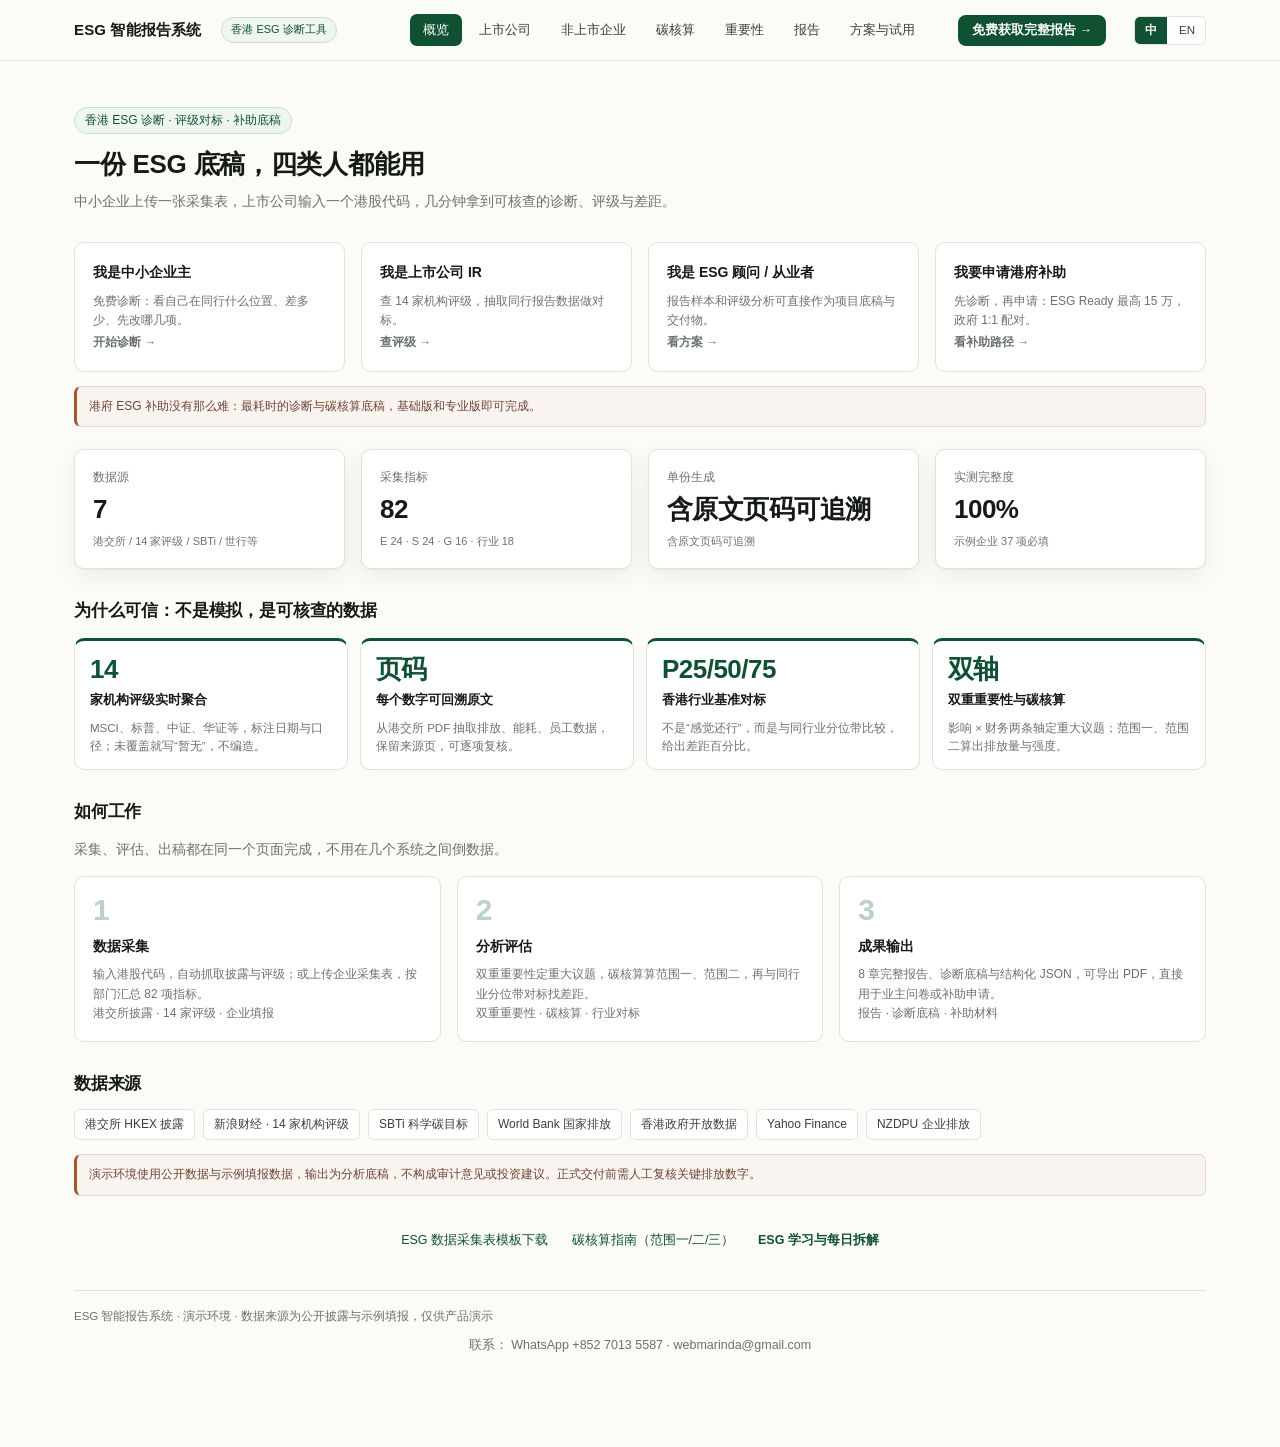
==== web/index.html @ a47c9ed4 "feat(v2): 上线学习中心与上市公司 ESG 报告拆解单页，补齐 Render 服务与每日内容持久化 - V2 新增 esg-learn Render 服务（Python free，健康检查 /" ====
<!-- Generated by Trae Work -->
<!DOCTYPE html>
<html lang="zh-CN">
<head>
<meta charset="UTF-8">
<meta name="viewport" content="width=device-width, initial-scale=1">
<title>ESG 智能报告系统｜上市公司 ESG 数据聚合 · 非上市企业采集表与碳核算</title>
<meta name="description" content="面向港股上市公司与香港中小企业的 ESG 工具：自动聚合 14 家机构评级、粘贴报告即抽出排放与员工数据；非上市企业用一张采集表完成填报、行业对标与范围一/二/三碳核算，并可导出已填好的采集表。免费试用。">
<meta name="robots" content="index,follow">
<meta name="author" content="ESG 智能报告系统">
<link rel="canonical" href="https://esg-v1-0uyh.onrender.com/">
<meta property="og:type" content="website">
<meta property="og:site_name" content="ESG 智能报告系统">
<meta property="og:locale" content="zh_CN">
<meta property="og:url" content="https://esg-v1-0uyh.onrender.com/">
<meta property="og:title" content="ESG 智能报告系统｜40 秒拿全上市公司 ESG 数据">
<meta property="og:description" content="上市公司：自动聚合 14 家机构评级，粘贴报告即抽出排放与员工数据。非上市企业：一张采集表汇总多部门，自动对标行业基准、排出改进顺序，并完成碳核算。">
<meta property="og:image" content="https://esg-v1-0uyh.onrender.com/ui/og-cover.png">
<meta property="og:image:width" content="1200">
<meta property="og:image:height" content="630">
<meta name="twitter:card" content="summary_large_image">
<meta name="twitter:title" content="ESG 智能报告系统｜40 秒拿全上市公司 ESG 数据">
<meta name="twitter:description" content="上市公司自动聚合 14 家机构评级；非上市企业一张采集表完成填报、行业对标与碳核算。">
<meta name="twitter:image" content="https://esg-v1-0uyh.onrender.com/ui/og-cover.png">
<script type="application/ld+json">
{
  "@context": "https://schema.org",
  "@graph": [
    {
      "@type": "WebApplication",
      "name": "ESG 智能报告系统",
      "url": "https://esg-v1-0uyh.onrender.com/",
      "applicationCategory": "BusinessApplication",
      "operatingSystem": "Web",
      "inLanguage": "zh-CN",
      "description": "面向港股上市公司与香港中小企业的 ESG 工具：聚合机构评级与报告数据，支持非上市企业采集表填报、行业对标与范围一/二/三碳核算。",
      "featureList": [
        "上市公司 ESG 数据聚合与 14 家机构评级对比",
        "非上市企业 ESG 数据采集表模板与填报诊断",
        "范围一/二/三温室气体排放核算与不确定性区间",
        "上传采集表自动读取能耗并回填排放结果"
      ]
    },
    {
      "@type": "FAQPage",
      "mainEntity": [
        {
          "@type": "Question",
          "name": "非上市企业 ESG 数据采集表怎么填？",
          "acceptedAnswer": {
            "@type": "Answer",
            "text": "下载标准采集表模板，按 E-环境、S-社会、G-治理三页填写；也可在碳核算页直接上传已填的采集表，系统会读取 E02 外购电力、E03 天然气、E04 汽柴油等能耗数据自动计算排放，并导出一份已填好范围一/二/三的采集表。"
          }
        },
        {
          "@type": "Question",
          "name": "范围一、范围二、范围三排放怎么算？",
          "acceptedAnswer": {
            "@type": "Answer",
            "text": "范围一按天然气、柴油等燃料用量乘以公开排放因子；范围二按外购电量乘以电网排放因子（中电、港灯或内地电网）；范围三按采购额、运输吨公里等行业参考因子估算，误差约 ±25%，正式披露建议向供应商索取实际因子。"
          }
        },
        {
          "@type": "Question",
          "name": "没有 ESG 报告经验能用吗？",
          "acceptedAnswer": {
            "@type": "Answer",
            "text": "可以。系统提供双重重要性评估、必填项完整度诊断、与同行业分位带的差距分析和改进路线图，按提示逐步补齐数据即可形成报告底稿。"
          }
        }
      ]
    }
  ]
}
</script>
<link rel="icon" href="data:image/svg+xml,%3Csvg xmlns='http://www.w3.org/2000/svg' viewBox='0 0 32 32'%3E%3Crect width='32' height='32' rx='7' fill='%230F5132'/%3E%3Cpath d='M9 22V10h10M9 16h7' stroke='%23fff' stroke-width='2.4' fill='none' stroke-linecap='round'/%3E%3C/svg%3E">
<style>
  :root{
    --green:#0F5132; --green-2:#1F6B4C; --green-soft:#EFF5F1;
    --paper:#FBFBF7; --card:#FFFFFF; --ink:#161A17; --ink-2:#3A403B;
    --muted:#6B726C; --line:#E2E3D8;
    --warn:#A8542A; --warn-bg:#FAF4F0;
    --ok:#1F6B4C; --bad:#A33B32; --mid:#8A6A1F;
    --shadow:0 1px 2px rgba(22,26,23,.04),0 8px 24px rgba(22,26,23,.06);
  }
  *{box-sizing:border-box;margin:0;padding:0}
  body{
    font-family:"Microsoft YaHei","PingFang SC",-apple-system,sans-serif;
    background:var(--paper); color:var(--ink); font-size:14px; line-height:1.6;
    -webkit-font-smoothing:antialiased;
  }
  a{color:var(--green);text-decoration:none}
  header{
    position:sticky;top:0;z-index:20;background:rgba(251,251,247,.92);
    backdrop-filter:blur(8px);border-bottom:1px solid var(--line);
  }
  .bar{max-width:1180px;margin:0 auto;padding:14px 24px;display:flex;align-items:center;gap:20px;flex-wrap:wrap}
  .brand{display:flex;align-items:center;gap:10px;font-weight:700;font-size:15px;letter-spacing:.01em}
  .logo{width:26px;height:26px;border-radius:6px;background:var(--green);position:relative}
  .logo::after{content:"";position:absolute;inset:7px;border:2px solid #fff;border-radius:2px;border-right-color:transparent;border-bottom-color:transparent;transform:rotate(45deg)}
  nav{display:flex;gap:4px;margin-left:auto;flex-wrap:wrap}
  .tab{
    border:0;background:transparent;color:var(--ink-2);padding:7px 13px;border-radius:7px;
    font-size:13px;cursor:pointer;font-family:inherit;
  }
  .tab:hover{background:var(--green-soft);color:var(--green)}
  .tab.on{background:var(--green);color:#fff}
  .pill{font-size:11px;padding:3px 9px;border-radius:99px;background:var(--green-soft);color:var(--green);border:1px solid #C9DCD2}
  main{max-width:1180px;margin:0 auto;padding:28px 24px 64px}
  .view{display:none}
  .view.on{display:block;animation:fade .25s ease}
  @keyframes fade{from{opacity:0;transform:translateY(4px)}to{opacity:1;transform:none}}

  h1{font-size:26px;line-height:1.3;letter-spacing:-.01em;margin-bottom:8px}
  h2{font-size:17px;margin:28px 0 12px;letter-spacing:-.01em}
  h3{font-size:14px;margin-bottom:8px}
  .lead{color:var(--muted);font-size:14px;max-width:720px}
  .hero{padding:18px 0 8px}
  .hero .tag{display:inline-block;font-size:12px;color:var(--green);background:var(--green-soft);border:1px solid #C9DCD2;border-radius:99px;padding:3px 10px;margin-bottom:14px}

  .grid{display:grid;gap:16px}
  .g4{grid-template-columns:repeat(4,1fr)}
  .g3{grid-template-columns:repeat(3,1fr)}
  .g2{grid-template-columns:1.15fr .85fr}
  @media(max-width:900px){.g4,.g3,.g2{grid-template-columns:1fr 1fr}}
  @media(max-width:620px){.g4,.g3,.g2{grid-template-columns:1fr}}

  .card{background:var(--card);border:1px solid var(--line);border-radius:10px;padding:18px;box-shadow:var(--shadow)}
  .card.flat{box-shadow:none}
  .stat .k{font-size:12px;color:var(--muted)}
  .stat .v{font-size:26px;font-weight:700;letter-spacing:-.02em;margin-top:2px}
  .stat .s{font-size:11px;color:var(--muted);margin-top:2px}

  label{display:block;font-size:12px;color:var(--muted);margin-bottom:5px}
  input[type=text],input[type=number],select{
    width:100%;padding:9px 11px;border:1px solid var(--line);border-radius:7px;
    font-family:inherit;font-size:13px;background:#fff;color:var(--ink);
  }
  input:focus,select:focus{outline:2px solid #BBD3C5;border-color:var(--green-2)}
  .row{display:flex;gap:12px;flex-wrap:wrap}
  .row>div{flex:1;min-width:130px}
  .btn{
    display:inline-flex;align-items:center;justify-content:center;gap:6px;
    background:var(--green);color:#fff;border:0;border-radius:7px;padding:10px 18px;
    font-family:inherit;font-size:13px;font-weight:600;cursor:pointer;
  }
  .btn:hover{background:var(--green-2)}
  .btn:disabled{opacity:.55;cursor:not-allowed}
  .btn.ghost{background:#fff;color:var(--green);border:1px solid #C9DCD2}
  .btn.ghost:hover{background:var(--green-soft)}
  .btn.sm{padding:6px 12px;font-size:12px}

  .drop{
    border:1.5px dashed #BFCEC4;border-radius:10px;background:#fff;
    padding:26px;text-align:center;cursor:pointer;transition:.15s;
  }
  .drop:hover,.drop.over{border-color:var(--green);background:var(--green-soft)}
  .drop b{display:block;font-size:14px;margin-bottom:4px}
  .drop span{font-size:12px;color:var(--muted)}

  table{width:100%;border-collapse:collapse;font-size:12.5px}
  th,td{text-align:left;padding:8px 9px;border-bottom:1px solid var(--line);vertical-align:top}
  th{font-size:11.5px;color:var(--muted);font-weight:600;background:#F7F7F1}
  tr:hover td{background:#FCFCF8}
  .num{text-align:right;font-variant-numeric:tabular-nums}
  .badge{display:inline-block;font-size:11px;padding:2px 8px;border-radius:99px;border:1px solid}
  .badge.lag{color:var(--bad);background:#FBEFED;border-color:#EBCFC9}
  .badge.mid{color:var(--mid);background:#FBF6E8;border-color:#E9DDBB}
  .badge.lead{color:var(--ok);background:#EFF5F1;border-color:#C9DCD2}
  .table-scroll{overflow-x:auto}
  #l-table{min-width:900px}
  .rating-guide{min-width:340px;font-size:11.5px}
  .rating-guide summary{color:var(--green);cursor:pointer;font-weight:600;list-style-position:inside}
  .rating-guide-body{margin-top:7px;padding:8px 10px;background:#F7F9F4;border-radius:6px;color:var(--ink-2);line-height:1.65}
  .rating-guide-body p{margin-bottom:6px}
  .rating-guide-body p:last-child{margin-bottom:0}
  .rp{padding:8px 10px;margin-bottom:8px;background:#fff;border-left:2px solid var(--green);border-radius:0 4px 4px 0}
  .rp-lead{font-size:12.5px;line-height:1.7;color:var(--ink);margin-bottom:4px}
  .rp-pos{font-size:11px;color:var(--muted);line-height:1.6}
  .rp-note{font-size:11px;color:var(--muted);line-height:1.65;background:#FBF6E8;padding:6px 8px;border-radius:4px}
  .rating-tech{margin:7px 0;font-size:11px}
  .rating-tech summary{color:var(--muted);cursor:pointer;font-weight:600;list-style-position:inside}
  .rating-tech[open] summary{margin-bottom:5px}
  .ex-head{font-weight:700;font-size:13px;margin-bottom:10px}
  .ex-step{display:flex;gap:10px;margin-bottom:7px}
  .ex-label{flex:0 0 78px;color:var(--green);font-weight:600;font-size:11.5px}
  .ex-text{flex:1;font-size:11.5px;line-height:1.75;color:var(--ink-2)}
  .ex-foot{margin-top:9px;padding-top:8px;border-top:1px solid var(--line);font-size:11px;color:var(--muted);line-height:1.65}
  .rating-links{display:flex;gap:12px;flex-wrap:wrap;margin-top:6px}
  .rating-note{margin-top:9px;font-size:11.5px;line-height:1.7;color:var(--muted)}

  .notice{
    display:flex;gap:10px;align-items:flex-start;background:var(--warn-bg);
    border:1px solid #EAD8CC;border-left:3px solid var(--warn);
    border-radius:7px;padding:10px 12px;font-size:12px;color:#6B4432;margin:14px 0;
  }
  .spinner{width:15px;height:15px;border:2px solid rgba(255,255,255,.4);border-top-color:#fff;border-radius:50%;animation:spin .7s linear infinite}
  @keyframes spin{to{transform:rotate(360deg)}}
  .hide{display:none!important}

  .sources{display:flex;flex-wrap:wrap;gap:8px}
  .src{font-size:12px;padding:5px 10px;border:1px solid var(--line);border-radius:6px;background:#fff;color:var(--ink-2)}

  .steps{display:grid;grid-template-columns:repeat(3,1fr);gap:14px}
  @media(max-width:700px){.steps{grid-template-columns:1fr}}
  .step{border:1px solid var(--line);border-radius:9px;padding:14px;background:#fff}
  .step i{font-style:normal;font-size:11px;color:var(--green);font-weight:700;letter-spacing:.08em}

  .md{font-size:13px;line-height:1.8;max-height:520px;overflow:auto;padding-right:6px}
  .md h1{font-size:19px;margin:4px 0 12px}
  .md h2{font-size:15px;margin:20px 0 8px;padding-left:8px;border-left:3px solid var(--green)}
  .md h3{font-size:13px;margin:14px 0 6px}
  .md table{font-size:12px;margin:8px 0 12px}
  .md blockquote{margin:8px 0;padding:8px 12px;background:#F7F7F1;border-left:3px solid var(--line);color:var(--ink-2);font-size:12px}
  .md ul,.md ol{margin:6px 0 10px 20px}
  .md li{margin-bottom:3px}
  .md p{margin-bottom:8px}
  .muted{color:var(--muted);font-size:12px}

  .price{position:relative;display:flex;flex-direction:column;gap:12px}
  .price.hot{border-color:#BBD3C5;box-shadow:0 0 0 1px #C9DCD2,var(--shadow)}
  .price .name{font-size:13px;font-weight:700;color:var(--green)}
  .price .amt{font-size:28px;font-weight:700;letter-spacing:-.02em}
  .price .amt small{font-size:12px;font-weight:400;color:var(--muted)}
  .price ul{list-style:none;font-size:12.5px;color:var(--ink-2);display:grid;gap:6px}
  .price li::before{content:"·";color:var(--green);font-weight:700;margin-right:6px}
  .hot-tag{position:absolute;top:-10px;right:14px;background:var(--green);color:#fff;font-size:10.5px;padding:2px 9px;border-radius:99px}

  .toast{
    position:fixed;left:50%;bottom:26px;transform:translateX(-50%) translateY(20px);
    background:#1B241E;color:#fff;padding:10px 16px;border-radius:8px;font-size:13px;
    opacity:0;pointer-events:none;transition:.25s;z-index:50;max-width:80vw;
  }
  .toast.on{opacity:1;transform:translateX(-50%)}
  .toast.err{background:#7C2D26}

  /* ---------- 报告文档排版 ---------- */
  .report-doc{background:#fff;border:1px solid var(--line);border-radius:12px;overflow:hidden;box-shadow:var(--shadow)}
  .rd-cover{position:relative;padding:40px 44px 32px;background:linear-gradient(135deg,#0F5132,#1F6B4C);color:#fff;overflow:hidden}
  .rd-cover::after{content:"";position:absolute;right:-70px;top:-70px;width:300px;height:300px;border-radius:50%;background:rgba(255,255,255,.08)}
  .rd-eyebrow{font-size:11.5px;letter-spacing:.18em;text-transform:uppercase;opacity:.8}
  .rd-cover h1{font-size:28px;margin:10px 0 8px;letter-spacing:-.02em;color:#fff}
  .rd-meta{font-size:13px;opacity:.88;line-height:1.7}
  .rd-tags{display:flex;gap:8px;margin-top:14px;flex-wrap:wrap;position:relative;z-index:1}
  .rd-tag{font-size:11.5px;padding:3px 10px;border-radius:99px;background:rgba(255,255,255,.16);border:1px solid rgba(255,255,255,.3)}
  .rd-overview{padding:22px 44px;background:#F7F9F4;border-bottom:1px solid var(--line);font-size:12.5px;color:var(--ink-2)}
  .rd-chapter{padding:32px 44px;border-top:1px solid var(--line)}
  .rd-ch-head{display:flex;gap:14px;align-items:baseline;margin-bottom:16px}
  .rd-ch-no{font-size:11.5px;font-weight:700;color:var(--green);letter-spacing:.14em}
  .rd-chapter .md h2,.rd-chapter h2{font-size:19px;margin:0;padding:0;border:0}
  .rd-locked{padding:26px 44px 30px;border-top:1px dashed var(--line);background:#FAFAF5}
  .rd-locked-item{display:flex;align-items:center;gap:10px;padding:9px 0;font-size:13.5px;color:var(--muted);border-bottom:1px solid #EEEFE7}
  .rd-lock{width:26px;height:26px;border-radius:50%;background:#EAEDE3;display:flex;align-items:center;justify-content:center;font-size:12px;flex:none}
  @media(max-width:720px){
    .rd-cover,.rd-overview,.rd-chapter,.rd-locked{padding-left:20px;padding-right:20px}
    .rd-cover h1{font-size:22px}
  }

  .mat-table{min-width:1220px}
  .mat-table td{padding:6px 7px;vertical-align:middle}
  .mat-table input[type=number]{width:55px;padding:5px 4px;text-align:center}
  .mat-table input[type=text]{min-width:170px;padding:6px 8px}
  .mat-table select{min-width:116px;padding:6px 7px}
  .mat-topic{min-width:180px;font-weight:600}
  .mat-metrics{display:block;font-size:10.5px;color:var(--muted);font-weight:400;margin-top:2px}
  .mat-sug{background:#FFF8E7;border-color:#E0C97A}
  .mat-sug-badge{display:inline-block;font-size:10px;color:#8A6D1A;background:#FFF1CC;border:1px solid #E8D488;border-radius:3px;padding:0 5px;margin-left:6px;vertical-align:middle;font-weight:600}
  .mat-evidence{list-style:none;font-size:10.5px;color:#6B726C;margin:3px 0 0;padding:0;line-height:1.55}
  .mat-evidence li{margin:0}
  .mat-result-grid{display:grid;grid-template-columns:1.35fr .65fr;gap:16px;margin-top:16px;align-items:start}
  .mat-chart{width:100%;height:auto;display:block}
  .mat-priority{padding:10px 0;border-bottom:1px solid var(--line)}
  .mat-priority:last-child{border-bottom:0}
  @media(max-width:850px){.mat-result-grid{grid-template-columns:1fr}}
  footer{border-top:1px solid var(--line);margin-top:36px;padding-top:16px;color:var(--muted);font-size:11.5px}
  .edge{display:grid;grid-template-columns:repeat(4,1fr);gap:12px;margin:14px 0 6px}
  .edge-item{background:#fff;border:1px solid var(--line);border-top:3px solid var(--green);border-radius:10px;padding:14px 15px}
  .edge-n{font-size:26px;font-weight:800;color:var(--green);letter-spacing:-.02em;line-height:1.1}
  .edge-t{font-size:13px;font-weight:700;margin-top:6px}
  .edge-s{font-size:11.5px;color:var(--muted);line-height:1.6;margin-top:5px}
  @media(max-width:900px){.edge{grid-template-columns:1fr 1fr}}
  @media(max-width:560px){.edge{grid-template-columns:1fr}}
  .edge{align-items:stretch}
  .edge-item{display:flex;flex-direction:column}
  .edge-s{margin-top:auto;padding-top:8px}
  #v-home .grid.g3 .card{display:flex;flex-direction:column}
  #v-home .grid.g3 .card > :last-child{margin-top:auto}
  .flash{position:fixed;left:50%;bottom:26px;transform:translateX(-50%);background:var(--green);color:#fff;
    padding:10px 16px;border-radius:8px;font-size:12.5px;z-index:9999;box-shadow:0 6px 20px rgba(0,0,0,.18)}
</style>
</head>
<body>

<noscript>
  <div style="max-width:820px;margin:40px auto;padding:0 24px;font-family:system-ui,sans-serif;line-height:1.8">
    <h1>ESG 智能报告系统</h1>
    <p>面向港股上市公司与香港中小企业的 ESG 工具。上市公司可自动聚合 14 家机构评级、粘贴报告抽出排放与员工数据；非上市企业可用一张 ESG 数据采集表完成填报、行业对标与范围一/二/三碳核算。</p>
    <h2>主要功能</h2>
    <ul>
      <li>上市公司 ESG 数据聚合与评级对比</li>
      <li>非上市企业数据采集表模板、填报诊断与行业分位对标</li>
      <li>范围一/二/三温室气体排放核算，附排放因子来源与不确定性区间</li>
      <li>上传已填采集表自动读取能耗，导出已填好排放结果的采集表</li>
    </ul>
    <p>本工具需要启用 JavaScript 才能使用完整交互功能。</p>
  </div>
</noscript>

<header>
  <div class="bar">
    <div class="brand" data-i18n="brand.title"><div class="logo"></div>ESG 智能报告系统</div>
    <span class="pill" data-i18n="brand.pill">香港 ESG 诊断工具</span>
    <nav>
      <button class="tab on" data-v="home" data-i18n="nav.home">概览</button>
      <button class="tab" data-v="listed" data-i18n="nav.listed">上市公司</button>
      <button class="tab" data-v="private" data-i18n="nav.private">非上市企业</button>
      <button class="tab" data-v="carbon" data-i18n="nav.carbon">碳核算</button>
      <button class="tab" data-v="materiality" data-i18n="nav.materiality">重要性</button>
      <button class="tab" data-v="report" data-i18n="nav.report">报告</button>
      <button class="tab" data-v="pricing" data-i18n="nav.pricing">方案与试用</button>
    </nav>
    <button class="btn" style="margin-left:10px;background:var(--green);color:#fff;border-radius:8px;padding:7px 14px;font-size:12.5px" onclick="openLead('home')" data-i18n-attr="onclick-hint" data-i18n="cta.get_report">免费获取完整报告 →</button>
    <div style="margin-left:8px;display:flex;gap:2px;border:1px solid var(--line);border-radius:6px;overflow:hidden">
      <button onclick="setLang('zh')" id="btn-zh" style="padding:6px 10px;font-size:11.5px;border:0;background:var(--green);color:#fff;cursor:pointer;font-weight:600">中</button>
      <button onclick="setLang('en')" id="btn-en" style="padding:6px 10px;font-size:11.5px;border:0;background:#fff;color:var(--ink-2);cursor:pointer">EN</button>
    </div>
  </div>
</header>

<main>

  <!-- 概览 -->
  <section class="view on" id="v-home">
    <div class="hero">
      <span class="tag" data-i18n="home.tag">香港 ESG 诊断 · 评级对标 · 补助底稿</span>
      <h1 data-i18n="home.title">一份 ESG 底稿，四类人都能用</h1>
      <p class="lead" data-i18n="home.lead">
        中小企业上传一张采集表，上市公司输入一个港股代码，几分钟拿到可核查的诊断、评级与差距。
      </p>
    </div>

    <div class="grid g4" style="margin-top:22px">
      <div class="card flat" style="cursor:pointer" onclick="go('private')">
        <h3 style="margin-top:0" data-i18n="home.aud.sme">我是中小企业主</h3>
        <p class="muted" data-i18n="home.aud.sme.d">免费诊断：看自己在同行什么位置、差多少、先改哪几项。</p>
        <span class="muted" style="font-weight:600" data-i18n="home.aud.go.sme">开始诊断 →</span>
      </div>
      <div class="card flat" style="cursor:pointer" onclick="go('listed')">
        <h3 style="margin-top:0" data-i18n="home.aud.ir">我是上市公司 IR</h3>
        <p class="muted" data-i18n="home.aud.ir.d">查 14 家机构评级，抽取同行报告数据做对标。</p>
        <span class="muted" style="font-weight:600" data-i18n="home.aud.go.ir">查评级 →</span>
      </div>
      <div class="card flat" style="cursor:pointer" onclick="go('pricing')">
        <h3 style="margin-top:0" data-i18n="home.aud.cons">我是 ESG 顾问 / 从业者</h3>
        <p class="muted" data-i18n="home.aud.cons.d">报告样本和评级分析可直接作为项目底稿与交付物。</p>
        <span class="muted" style="font-weight:600" data-i18n="home.aud.go.cons">看方案 →</span>
      </div>
      <div class="card flat" style="cursor:pointer" onclick="go('pricing')">
        <h3 style="margin-top:0" data-i18n="home.aud.fund">我要申请港府补助</h3>
        <p class="muted" data-i18n="home.aud.fund.d">先诊断，再申请：ESG Ready 最高 15 万，政府 1:1 配对。</p>
        <span class="muted" style="font-weight:600" data-i18n="home.aud.go.fund">看补助路径 →</span>
      </div>
    </div>

    <div class="notice" style="margin-top:14px">
      <div data-i18n="home.fund.note">港府 ESG 补助没有那么难：最耗时的诊断与碳核算底稿，基础版和专业版即可完成。</div>
    </div>

    <div class="grid g4" style="margin-top:22px">
      <div class="card stat"><div class="k" data-i18n="home.k.source">数据源</div><div class="v">7</div><div class="s" data-i18n="home.s.source">港交所 / 14 家评级 / SBTi / 世行等</div></div>
      <div class="card stat"><div class="k" data-i18n="home.k.metric">采集指标</div><div class="v">82</div><div class="s" data-i18n="home.s.metric">E 24 · S 24 · G 16 · 行业 18</div></div>
      <div class="card stat"><div class="k" data-i18n="home.k.speed">单份生成</div><div class="v" data-i18n="home.s.speed">分钟级</div><div class="s" data-i18n="home.s.speed">含原文页码可追溯</div></div>
      <div class="card stat"><div class="k" data-i18n="home.k.completeness">实测完整度</div><div class="v">100%</div><div class="s" data-i18n="home.s.completeness">示例企业 37 项必填</div></div>
    </div>

    <h2 data-i18n="home.edge.h">为什么可信：不是模拟，是可核查的数据</h2>
    <div class="edge">
      <div class="edge-item">
        <div class="edge-n">14</div>
        <div class="edge-t" data-i18n="home.edge1.t">家机构评级实时聚合</div>
        <div class="edge-s" data-i18n="home.edge1.s">MSCI、标普、中证、华证等，标注日期与口径；未覆盖就写“暂无”，不编造。</div>
      </div>
      <div class="edge-item">
        <div class="edge-n">页码</div>
        <div class="edge-t" data-i18n="home.edge2.t">每个数字可回溯原文</div>
        <div class="edge-s" data-i18n="home.edge2.s">从港交所 PDF 抽取排放、能耗、员工数据，保留来源页，可逐项复核。</div>
      </div>
      <div class="edge-item">
        <div class="edge-n">P25/50/75</div>
        <div class="edge-t" data-i18n="home.edge3.t">香港行业基准对标</div>
        <div class="edge-s" data-i18n="home.edge3.s">不是“感觉还行”，而是与同行业分位带比较，给出差距百分比。</div>
      </div>
      <div class="edge-item">
        <div class="edge-n">双轴</div>
        <div class="edge-t" data-i18n="home.edge4.t">双重重要性与碳核算</div>
        <div class="edge-s" data-i18n="home.edge4.s">影响 × 财务两条轴定重大议题；范围一、范围二算出排放量与强度。</div>
      </div>
    </div>

    <h2 data-i18n="home.how_work">三步走：从数据到可交付的底稿</h2>
    <p class="lead" data-i18n="home.how_lead">采集、评估、出稿都在同一个页面完成，不用在几个系统之间倒数据。</p>
    <div class="grid g3" style="margin-top:16px">
      <div class="card flat">
        <div style="font-size:30px;font-weight:700;color:#BBD3C5;line-height:1">1</div>
        <h3 style="margin-top:10px" data-i18n="home.collect.h">数据采集</h3>
        <p class="muted" data-i18n="home.collect.p">输入港股代码，自动抓取披露与评级；或上传企业采集表，按部门汇总 82 项指标。</p>
        <p class="muted" style="font-size:12px" data-i18n="home.collect.tags">港交所披露 · 14 家评级 · 企业填报</p>
      </div>
      <div class="card flat">
        <div style="font-size:30px;font-weight:700;color:#BBD3C5;line-height:1">2</div>
        <h3 style="margin-top:10px" data-i18n="home.eval.h">分析评估</h3>
        <p class="muted" data-i18n="home.eval.p">双重重要性定重大议题，碳核算算范围一、范围二，再与同行业分位带对标找差距。</p>
        <p class="muted" style="font-size:12px" data-i18n="home.eval.tags">双重重要性 · 碳核算 · 行业对标</p>
      </div>
      <div class="card flat">
        <div style="font-size:30px;font-weight:700;color:#BBD3C5;line-height:1">3</div>
        <h3 style="margin-top:10px" data-i18n="home.output.h">成果输出</h3>
        <p class="muted" data-i18n="home.output.p">8 章完整报告、诊断底稿与结构化 JSON，可导出 PDF，直接用于业主问卷或补助申请。</p>
        <p class="muted" style="font-size:12px" data-i18n="home.output.tags">报告 · 诊断底稿 · 补助材料</p>
      </div>
    </div>

    <h2 data-i18n="home.sources">数据来源</h2>
    <div class="sources">
      <span class="src">港交所 HKEX 披露</span>
      <span class="src">新浪财经 · 14 家机构评级</span>
      <span class="src">SBTi 科学碳目标</span>
      <span class="src">World Bank 国家排放</span>
      <span class="src">香港政府开放数据</span>
      <span class="src">Yahoo Finance</span>
      <span class="src">NZDPU 企业排放</span>
    </div>

    <div class="notice" data-i18n="home.disclaimer">
      <div>演示环境使用公开数据与示例填报数据，输出为分析底稿，不构成审计意见或投资建议。正式交付前需人工复核关键排放数字。</div>
    </div>
  </section>

  <!-- 上市公司 -->
  <section class="view" id="v-listed">
    <h1 style="font-size:22px" data-i18n="listed.title">上市公司 ESG 快查</h1>
    <p class="lead" data-i18n="listed.lead">输入港股代码，查看多机构评级与科学碳目标。</p>

    <div class="card" style="margin-top:16px">
      <div class="row">
        <div style="flex:1.2">
          <label data-i18n="listed.l.code">港股代码</label>
          <input type="text" id="l-code" value="00700" data-i18n-ph="cta.placeholder.lcode" placeholder="如 00700">
        </div>
        <div style="flex:1.4">
          <label data-i18n="listed.l.name">公司名称（用于 SBTi 查询，英文更准）</label>
          <input type="text" id="l-name" value="Tencent Holdings" data-i18n-ph="cta.placeholder.lname" placeholder="如 Tencent Holdings">
        </div>
        <div style="flex:.8">
          <label data-i18n="listed.l.year">年度</label>
          <input type="number" id="l-year" value="2024">
        </div>
        <div style="display:flex;align-items:flex-end">
          <button class="btn" id="l-run" data-i18n="listed.btn">快速诊断</button>
        </div>
      </div>
      <div class="row" style="margin-top:12px">
        <div style="flex:1">
          <label data-i18n="listed.l.pdf">ESG 报告 PDF 链接（可选，填了会从附录抽取排放等数据）</label>
          <input type="text" id="l-pdf" placeholder="https://www1.hkexnews.hk/listedco/listconews/sehk/2026/0409/2026040901286_c.pdf">
        </div>
      </div>
      <p class="muted" style="margin-top:8px">示例：00700 腾讯 / 09988 阿里巴巴 / 06060 中通快递</p>
    </div>

    <div id="l-out" class="hide" style="margin-top:18px">
      <div class="grid g3" id="l-cards"></div>
      <h2 data-i18n="listed.ratings.title">多机构 ESG 评级</h2>
      <p class="muted" style="margin:-5px 0 10px" data-i18n="listed.ratings.sub">展开每家机构，查看评级尺度、指标模型、行业调整、风险事件和适用边界。</p>
      <div class="card flat table-scroll" style="padding:0">
        <table id="l-table"></table>
      </div>
      <div id="l-example" class="card flat" style="display:none;margin-top:14px;padding:16px 18px"></div>
      <div id="l-roadmap" class="card flat" style="display:none;margin-top:14px;padding:16px 18px"></div>
      <p class="rating-note" data-i18n="listed.ratings.note">不同机构的方法与尺度不同，不可直接横向比较或取平均；“暂无公开评级”不等于 0 分。评级结果不构成审计、鉴证或投资意见。</p>
      <div id="l-note" class="notice hide"></div>
      <div id="l-preview" class="hide" style="margin-top:22px"></div>
    </div>
  </section>

  <!-- 非上市企业 -->
  <section class="view" id="v-private">
    <h1 style="font-size:22px">非上市企业定制报告</h1>
    <p class="lead">上传填写完成的采集表，系统计算强度指标、匹配行业基线，输出差距分析与报告。</p>

    <div class="grid g2" style="margin-top:16px">
      <div class="card">
        <div class="drop" id="drop">
          <b>点击或拖拽上传采集表</b>
          <span>.xlsx / .xlsm，10MB 以内 · 没有模板？<a href="/client/template" download onclick="return downloadTemplate(event)">下载空白模板</a></span>
          <input type="file" id="file" accept=".xlsx,.xlsm" class="hide">
        </div>
        <div id="fname" class="muted hide" style="margin-top:10px"></div>

        <div class="row" style="margin-top:14px">
          <div>
            <label>行业（留空则用表中填写）</label>
            <select id="p-industry">
              <option value="">按采集表</option>
              <option value="制造业">制造业</option>
              <option value="电子科技">电子科技</option>
              <option value="纺织消费品">纺织消费品</option>
              <option value="物流运输">物流运输</option>
              <option value="建筑地产">建筑地产</option>
              <option value="金融">金融</option>
              <option value="一般服务业">一般服务业</option>
            </select>
          </div>
          <div>
            <label>目标评级</label>
            <select id="p-target">
              <option value="">不设目标</option>
              <option value="A">目标 A 级</option>
              <option value="AA">目标 AA 级</option>
            </select>
          </div>
          <div>
            <label>报告叙述</label>
            <select id="p-llm">
              <option value="true">大模型生成（失败自动降级）</option>
              <option value="false">确定性文本（可复现）</option>
            </select>
          </div>
        </div>

        <div class="notice" style="margin-top:14px;display:flex;align-items:center;gap:12px">
          <span id="p-mat-status" style="flex:1">尚未带入双重重要性评估，报告第三章将使用行业预置清单。</span>
          <button class="btn ghost sm" onclick="go('materiality')" data-i18n="private.mat.go">先完成评估</button>
        </div>
        <button class="btn" id="p-run" style="margin-top:14px;width:100%">生成报告</button>
        <p class="muted" style="margin-top:8px">已算过碳排？请上传碳核算页导出的「esg采集表_已填碳排.xlsx」，范围一/二/三会自动带入。只想看报告效果，可用 <code>docs/非上市企业ESG数据采集表-填写示例.xlsx</code>（内含演示数据，不是你的实际值）。</p>
      </div>

      <div class="card flat">
        <h3>评分规则</h3>
        <p class="muted" style="margin-bottom:10px">位置判定基于同行业分位带，方向随指标而定。</p>
        <table>
          <tr><th>判定</th><th>规则</th></tr>
          <tr><td><span class="badge lead">领先</span></td><td>优于行业 P75</td></tr>
          <tr><td><span class="badge mid">接近</span></td><td>在中位 ±10% 以内</td></tr>
          <tr><td><span class="badge lag">落后</span></td><td>劣于中位 10% 以上</td></tr>
        </table>
        <p class="muted" style="margin-top:12px">必填项完整度低于 60% 时，报告会显著提示数据缺口，结论仅供参考。</p>
      </div>
    </div>

    <div id="p-out" class="hide" style="margin-top:20px">
      <div class="grid g4" id="p-cards"></div>

      <div id="p-path" class="hide">
        <h2 id="p-path-title">评级提升路径</h2>
        <div class="card flat" style="margin-bottom:14px">
          <p class="muted" id="p-path-verdict" style="font-size:13px;color:var(--ink-2)"></p>
          <p class="muted" id="p-path-note" style="margin-top:6px;font-size:11.5px"></p>
        </div>
        <div class="card flat" style="padding:0;overflow:hidden;margin-bottom:16px">
          <table id="p-path-table"></table>
        </div>
        <div class="steps" id="p-stages"></div>
      </div>

      <h2>对标结果</h2>
      <div class="card flat" style="padding:0;overflow:hidden">
        <table id="p-table"></table>
      </div>

      <h2>报告预览</h2>
      <div class="card">
        <div class="row" style="justify-content:flex-end;margin-bottom:10px">
          <button class="btn ghost sm" id="dl-md">下载 Markdown</button>
          <button class="btn ghost sm" id="dl-json">下载 JSON</button>
          <button class="btn ghost sm" id="btn-print">打印 / PDF</button>
          <button class="btn ghost sm" id="btn-share">复制分享链接</button>
          <button class="btn sm" id="go-report">在报告页查看</button>
        </div>
        <div class="md" id="p-md"></div>
      </div>
    </div>
  </section>

  <!-- 碳核算 -->
  <section class="view" id="v-carbon">
    <div class="hero" style="margin-bottom:6px">
      <span class="tag" data-i18n="carbon.tag">范围一 / 范围二 · 香港排放因子</span>
      <h1 style="font-size:26px" data-i18n="carbon.title">先把碳算出来，再填回采集表</h1>
      <p class="lead" data-i18n="carbon.lead">
        输入燃料用量与用电量，按公开排放因子计算范围一、范围二，并标出港交所守则 A1.2 的填表位置。
        因子来源与年份随结果一起显示，方便复核。
      </p>
    </div>
    <div class="card" style="margin-bottom:12px">
      <h3 style="margin-top:0" data-i18n="carbon.batch.h">上传采集表或能源明细表（推荐）</h3>
      <p class="muted" style="font-size:12px;margin:4px 0 10px" data-i18n="carbon.batch.p">直接上传贵司已填的「非上市企业ESG数据采集表」，系统会读取 E02 外购电力、E03 天然气、E04 汽柴油自动算碳，范围三沿用表内 E11–E14；也可上传普通 Excel/CSV 能源明细（列头写「用电量(kWh)、天然气(m³)」等）。</p>
      <div style="display:flex;gap:10px;flex-wrap:wrap;align-items:center">
        <a class="btn" href="/api/carbon/template" data-i18n="carbon.batch.tpl">下载活动数据模板</a>
        <input type="file" id="c-batch-file" accept=".xlsx,.csv" class="hide">
        <button class="btn" id="c-batch-pick" data-i18n="carbon.batch.pick">选择文件</button>
        <span id="c-batch-name" class="muted" style="font-size:12px"></span>
        <button class="btn primary" id="c-batch-run" data-i18n="carbon.batch.run">上传并计算</button>
      </div>
      <div id="c-batch-msg" style="margin-top:8px;font-size:12px"></div>
    </div>
    <div class="grid" style="grid-template-columns:1fr 1fr;align-items:start">
      <div class="card">
        <h3 style="margin-top:0" data-i18n="carbon.h.elec">外购电力（范围二）</h3>
        <label class="lbl" data-i18n="carbon.l.kwh">用电量（kWh）</label>
        <input id="c-kwh" type="number" min="0" step="any" placeholder="例：120000" title="数据来源：电费单或电表读数。例：年用电量 120000 kWh">
        <label class="lbl" data-i18n="carbon.l.grid">供电来源</label>
        <select id="c-grid">
          <option value="CLP">中电 · 0.39 kg CO₂e/kWh（2023）</option>
          <option value="HKE">港灯 · 0.66 kg CO₂e/kWh（2023）</option>
          <option value="CN_AVG">内地电网 · 0.581 kg CO₂e/kWh（2022）</option>
          <option value="custom" data-i18n="carbon.grid.custom">自订因子</option>
        </select>
        <input id="c-gridfactor" type="number" min="0" step="0.001" placeholder="自订因子 kg CO₂e/kWh" class="hide" style="margin-top:8px">

        <h3 data-i18n="carbon.h.fuel">燃料（范围一）</h3>
        <div class="grid" style="grid-template-columns:1fr 1fr;gap:8px">
          <div><label class="lbl">天然气 m³</label><input id="c-natural_gas" type="number" min="0" step="any" placeholder="例：3000" title="数据来源：燃气账单。例：3000 m³"></div>
          <div><label class="lbl">液化石油气 kg</label><input id="c-lpg" type="number" min="0" step="any" placeholder="例：500" title="数据来源：采购记录。例：500 kg"></div>
          <div><label class="lbl">柴油 L</label><input id="c-diesel" type="number" min="0" step="any" placeholder="例：500" title="数据来源：加油记录/车辆台账。例：500 L"></div>
          <div><label class="lbl">汽油 L</label><input id="c-petrol" type="number" min="0" step="any" placeholder="例：200" title="数据来源：加油记录。例：200 L"></div>
          <div><label class="lbl">煤油 L</label><input id="c-kerosene" type="number" min="0" step="any" placeholder="例：100" title="数据来源：采购记录。例：100 L"></div>
          <div><label class="lbl">煤炭 t</label><input id="c-coal" type="number" min="0" step="any" placeholder="例：15" title="数据来源：采购合同/过磅单。例：15 t"></div>
        </div>

        <h3 data-i18n="carbon.h.scope3">范围三（估算，仅供参考）</h3>
        <div class="grid" style="grid-template-columns:1fr 1fr;gap:8px">
          <div><label class="lbl">采购商品与服务（万元）</label><input id="c-s3-purchased_goods" type="number" min="0" step="any" placeholder="例：800" title="数据来源：采购台账年度总额。例：800 万元"></div>
          <div><label class="lbl">上游运输配送（吨·公里）</label><input id="c-s3-upstream_transport" type="number" min="0" step="any" placeholder="例：50000" title="数据来源：物流对账单（运输吨数×公里数）。例：50000 吨·公里"></div>
          <div><label class="lbl">商务差旅（人·公里）</label><input id="c-s3-business_travel" type="number" min="0" step="any" placeholder="例：12000" title="数据来源：差旅系统里程合计。例：12000 人·公里"></div>
          <div><label class="lbl">员工通勤（人·公里）</label><input id="c-s3-employee_commute" type="number" min="0" step="any" placeholder="例：40000" title="数据来源：员工通勤调查（人次×平均单程公里×2）。例：40000 人·公里"></div>
        </div>
        <p class="muted" style="font-size:11px;margin-top:4px" data-i18n="carbon.scope3.note">范围三按行业平均参考值估算（±25%），正式披露请向供应商索取实际因子。</p>

        <h3 data-i18n="carbon.h.intensity">强度指标（可选）</h3>
        <div class="grid" style="grid-template-columns:1fr 1fr;gap:8px">
          <div><label class="lbl">营业收入（百万港元）</label><input id="c-revenue" type="number" min="0" step="any" placeholder="0"></div>
          <div><label class="lbl">员工人数</label><input id="c-employees" type="number" min="0" step="any" placeholder="0"></div>
        </div>

        <button class="btn" id="c-run" style="margin-top:14px;width:100%" data-i18n="carbon.run">计算排放量</button>
      </div>
      <div class="card" id="c-out">
        <p class="muted" data-i18n="carbon.empty">填写左侧数据后点击计算。结果会列出每个因子及其来源。</p>
      </div>
    </div>
  </section>

  <!-- 双重重要性 -->
  <section class="view" id="v-materiality">
    <div class="hero" style="margin-bottom:12px">
      <span class="tag" data-i18n="mat.tag">双重重要性 · 企业自评底稿</span>
      <h1 style="font-size:26px" data-i18n="mat.title">把议题放到影响与财务两条轴上</h1>
      <p class="lead" data-i18n="mat.lead">影响重要性取规模、范围、不可补救性的均值；财务重要性取可能性、影响量级的均值，并记录时间跨度。各项采用 1–5 分，两条轴均以 3.0 为阈值。</p>
    </div>

    <div class="card">
      <div class="row">
        <div><label data-i18n="mat.company">企业名称</label><input type="text" id="m-company" data-i18n-ph="mat.company.ph" placeholder="如 示例制造有限公司"></div>
        <div>
          <label data-i18n="mat.industry">所属行业</label>
          <select id="m-industry">
            <option value="manufacturing" data-i18n="mat.ind.manufacturing">制造业</option><option value="technology" data-i18n="mat.ind.technology">电子科技</option>
            <option value="retail" data-i18n="mat.ind.retail">零售与消费品</option><option value="logistics" data-i18n="mat.ind.logistics">物流运输</option>
            <option value="real_estate" data-i18n="mat.ind.real_estate">建筑地产</option><option value="banking" data-i18n="mat.ind.banking">金融</option>
            <option value="services" data-i18n="mat.ind.services">一般服务业</option><option value="unknown" data-i18n="mat.ind.unknown">其他／未确定</option>
          </select>
        </div>
        <div><label data-i18n="mat.assessor">评估人／部门</label><input type="text" id="m-assessor" data-i18n-ph="mat.assessor.ph" placeholder="如 ESG 工作组 张小姐"></div>
      </div>
      <div class="row" style="justify-content:flex-end;margin-top:14px;align-items:center">
        <div id="m-status" class="muted" style="flex:2;min-width:240px" data-i18n="mat.status.empty">修改评分后点击“生成矩阵”，系统会保存本次评估记录。</div>
        <button class="btn ghost" id="m-suggest" data-i18n="mat.suggest">根据采集数据生成评分建议</button>
        <button class="btn ghost" id="m-download-md" data-i18n="mat.download.md">下载评估 Markdown</button>
        <button class="btn ghost" id="m-download-json" data-i18n="mat.download.json">下载留痕 JSON</button>
        <button class="btn" id="m-run" data-i18n="mat.run">生成双轴矩阵</button>
      </div>
    </div>

    <h2 data-i18n="mat.scores">议题评分与采集指标映射</h2>
    <p class="muted" style="margin-bottom:10px" data-i18n="mat.scores.hint">初值只是行业建议，请按企业实际调整；“评分依据”会写入报告与留痕文件。未映射指标不代表议题不重要，而是需要补数据口径。</p>
    <div class="card flat" style="padding:0;overflow:hidden">
      <div class="table-scroll">
        <table class="mat-table">
          <thead><tr>
            <th data-i18n="mat.h.topic">议题／映射指标</th><th data-i18n="mat.h.scale">规模</th>
            <th data-i18n="mat.h.scope">范围</th><th data-i18n="mat.h.irrem">不可补救性</th>
            <th data-i18n="mat.h.likelihood">可能性</th><th data-i18n="mat.h.magnitude">影响量级</th>
            <th data-i18n="mat.h.horizon">时间跨度</th><th data-i18n="mat.h.rationale">评分依据／调整理由</th>
          </tr></thead>
          <tbody id="m-topic-body"><tr><td colspan="8" class="muted" style="padding:20px">Loading…</td></tr></tbody>
        </table>
      </div>
    </div>

    <div id="m-out" class="hide">
      <h2 data-i18n="mat.result">评估结果</h2>
      <div class="grid g4" id="m-cards"></div>
      <div class="mat-result-grid">
        <div class="card flat">
          <h3 data-i18n="mat.matrix">双轴矩阵（横轴：财务重要性；纵轴：影响重要性）</h3>
          <div id="m-chart"></div>
          <p class="muted" style="margin-top:8px" data-i18n="mat.matrix.hint">圆点可悬停查看议题与得分；虚线为 3.0 阈值。右上角议题优先进入披露与管理行动。</p>
        </div>
        <div class="card flat">
          <h3 data-i18n="mat.priority">双重重大议题（披露优先）</h3>
          <div id="m-priority"></div>
        </div>
      </div>
      <h2 data-i18n="mat.detail">全部议题判定</h2>
      <div class="card flat" style="padding:0;overflow:hidden"><div class="table-scroll"><table id="m-result-table" style="min-width:850px"></table></div></div>
      <div id="m-unmapped" class="notice" style="margin-top:14px"></div>
    </div>
  </section>

  <!-- 报告 -->
  <section class="view" id="v-report">
    <h1 style="font-size:22px">报告</h1>
    <p class="lead" id="r-sub">生成报告后在此查看完整内容。</p>
    <div class="card" style="margin-top:16px">
      <div class="row" style="justify-content:flex-end;margin-bottom:10px">
        <button class="btn ghost sm" id="dl-md2">下载 Markdown</button>
        <button class="btn ghost sm" id="btn-print2">打印 / PDF</button>
        <button class="btn ghost sm" id="btn-share2">复制分享链接</button>
      </div>
      <div class="md" id="r-md" style="max-height:none"><p class="muted">暂无报告。请先在「非上市企业」页上传采集表，或在「上市公司」页查询。</p></div>
    </div>
  </section>

  <!-- 方案与试用 -->
  <section class="view" id="v-pricing">
    <h1 style="font-size:22px">方案与试用</h1>
    <p class="lead">先做 ESG 诊断，再按需要升级。港府 ESG 补助没有想象中难——最花时间的诊断和碳核算底稿，基础版和专业版就能搞定。</p>

    <div class="grid g3" style="margin-top:18px">
      <div class="card flat">
        <h3 style="margin-top:0">中小企业主</h3>
        <p class="muted">基础版做诊断 → 专业版出认证底稿 → 定制版申请补助。三步走，不用一次买齐。</p>
      </div>
      <div class="card flat">
        <h3 style="margin-top:0">ESG 顾问 / 从业者</h3>
        <p class="muted">上市公司评级与报告分析、非上市公司完整报告，可直接作为项目参考和交付底稿。</p>
      </div>
      <div class="card flat">
        <h3 style="margin-top:0">求职者 / 转行者</h3>
        <p class="muted">用真实港股报告练手，看懂评级逻辑与披露结构，比看教程快得多。</p>
      </div>
    </div>

    <div class="grid g4" style="margin-top:18px">
      <div class="card price">
        <div class="name">免费版</div>
        <div class="amt">免费 <small>／即时</small></div>
        <ul>
          <li><b>上市公司：14 家机构评级 + 报告分析</b></li>
          <li>非上市：上传采集表即出诊断</li>
          <li>数据完整度 + 行业对标 + 差距</li>
          <li>完整报告与导出需升级</li>
        </ul>
        <button class="btn ghost" data-trial>免费开始</button>
      </div>

      <div class="card price hot">
        <span class="hot-tag">多数客户选择</span>
        <div class="name">基础版 · ESG 诊断</div>
        <div class="amt">¥9,800 <small>／年</small></div>
        <ul>
          <li>完整《ESG 现状诊断报告》</li>
          <li>能源、废弃物、员工、供应链盘点</li>
          <li>行业对标 + 差距 + 路线图</li>
          <li>PDF + Markdown 导出</li>
        </ul>
        <button class="btn" data-trial>预约演示</button>
      </div>

      <div class="card price">
        <div class="name">专业版 · 诊断 + 认证准备</div>
        <div class="amt">¥29,800 <small>／年</small></div>
        <ul>
          <li>基础版全部功能</li>
          <li>双重重要性矩阵 + 逐项评分</li>
          <li>碳核算（范围一、二）</li>
          <li>8 章完整报告 + 认证路径建议</li>
        </ul>
        <button class="btn ghost" data-trial>预约演示</button>
      </div>

      <div class="card price">
        <div class="name">企业定制版 · 资助落地</div>
        <div class="amt">¥98,000 <small>起／年</small></div>
        <ul>
          <li>全部系统功能 + 顾问团队</li>
          <li>ESG Ready 申请材料包 12 项</li>
          <li>组合资助：Ready → TVP → BUD</li>
          <li>培训、认证对接、递交陪同</li>
        </ul>
        <button class="btn ghost" data-trial>联系我们</button>
      </div>
    </div>

    <div class="notice" style="margin-top:18px">
      <div><b>港府 ESG 补助其实没那么难。</b> ESG Ready 最高 15 万、政府 1:1 配对，申请材料里最耗时的是诊断和碳核算底稿——这两块基础版和专业版就能完成。剩下的计划书、报价与递交，交给定制版。先诊断，再申请，不要为了申请而申请。</div>
    </div>

    <div class="card flat" style="margin-top:16px">
      <h3 style="margin-top:0">ESG 顾问、从业者、求职者怎么用</h3>
      <ul class="muted" style="margin:8px 0 0 18px">
        <li><b>上市公司分析</b>：查 14 家机构评级、抽取同行报告数据，用于项目前期研究和对标。</li>
        <li><b>非上市公司交付</b>：拿一份完整诊断报告，按客户行业调整后直接作为交付物。</li>
        <li><b>求职与转行</b>：用真实港股 ESG 报告练习披露结构与评级逻辑，比看教程有效。</li>
      </ul>
    </div>

    <h2>常见问题</h2>
    <div class="grid g2">
      <div class="card flat">
        <h3>数据准确吗？</h3>
        <p class="muted">每个数字可追溯到披露文件页码；取不到的留空并注明原因，不做估算填充。低置信字段会被标注，便于优先复核。</p>
      </div>
      <div class="card flat">
        <h3>能直接对外披露用吗？</h3>
        <p class="muted">不建议。这是分析底稿，对外披露需由企业内部或第三方按披露准则复核。我们负责把数找齐、把口径对齐。</p>
      </div>
      <div class="card flat">
        <h3>和商业数据库比？</h3>
        <p class="muted">定位不同。终端是数据订阅，覆盖广；我们聚焦「从原文到结构化底稿」，成本结构不同，可并用。</p>
      </div>
      <div class="card flat">
        <h3>数据会不会外泄？</h3>
        <p class="muted">云端模式只处理你主动上传的文件，不用于训练模型；企业定制版可签保密协议并按内部权限管理数据。</p>
      </div>
    </div>
  </section>

  <div style="text-align:center;padding:20px 0 4px;font-size:12.5px">
    <a href="/tools/collection-template" style="margin:0 10px">ESG 数据采集表模板下载</a>
    <a href="/tools/carbon-guide" style="margin:0 10px">碳核算指南（范围一/二/三）</a>
    <!-- V2 主站入口：学习中心与每日拆解都在 V2；如 V2 使用自定义域名，只改这一行 href -->
    <a href="https://esg-learn.onrender.com/?utm_source=v1&amp;utm_medium=footer&amp;utm_campaign=daily-teardown"
       target="_blank" rel="noopener"
       title="进入 V2 主站：ESG 学习中心与每日报告拆解（新窗口打开）"
       style="margin:0 10px;font-weight:600">ESG 学习与每日拆解</a>
  </div>
  <footer data-i18n="footer">
    ESG 智能报告系统 · 演示环境 · 数据来源为公开披露与示例填报，仅供产品演示
  </footer>
  <div style="text-align:center;font-size:12.5px;color:var(--muted);padding:10px 0 28px">
    联系：
    <a href="https://wa.me/85270135587?text=%E4%BD%A0%E5%A5%BD%EF%BC%8C%E6%88%91%E6%83%B3%E4%BA%86%E8%A7%A3ESG%E6%8A%A5%E5%91%8A%E6%9C%8D%E5%8A%A1" target="_blank" rel="noopener" style="color:var(--muted)">WhatsApp +852 7013 5587</a>
    ·
    <a href="mailto:webmarinda@gmail.com" style="color:var(--muted)">webmarinda@gmail.com</a>
  </div>
</main>

<!-- 留资弹窗：获客 CTA 统一用这个 -->
<div id="lead-modal" style="display:none;position:fixed;inset:0;background:rgba(16,24,20,.55);z-index:100;align-items:center;justify-content:center">
  <div style="background:#fff;border-radius:12px;padding:28px;max-width:480px;width:calc(100% - 32px);box-shadow:0 24px 64px rgba(0,0,0,.25)">
    <div style="display:flex;justify-content:space-between;align-items:center;margin-bottom:16px">
      <h2 style="margin:0;font-size:18px" data-i18n="lead.title">查看完整 ESG 报告</h2>
      <button onclick="closeLead()" style="border:0;background:transparent;font-size:20px;cursor:pointer;color:#999">×</button>
    </div>
    <p class="muted" id="lead-hint" style="margin-bottom:14px" data-i18n="lead.hint">留下联系方式，我们 24 小时内为您生成完整对标分析与改进路线图。</p>
    <div style="display:grid;gap:10px">
      <div><label data-i18n="lead.l.company">公司全称</label> <span style="color:#c00">*</span><input type="text" id="lf-company" data-i18n-ph="lead.placeholder.company" placeholder="如 腾讯控股有限公司"></div>
      <div style="display:grid;grid-template-columns:1fr 1fr;gap:10px">
        <div><label data-i18n="lead.l.contact">联系人</label><input type="text" id="lf-contact" data-i18n-ph="lead.placeholder.contact" placeholder="如 张先生"></div>
        <div><label data-i18n="lead.l.email">邮箱或电话</label> <span style="color:#c00">*</span><input type="text" id="lf-email" data-i18n-ph="cta.placeholder.lead_email" placeholder="your@company.com"></div>
      </div>
      <div style="display:grid;grid-template-columns:1fr 1fr;gap:10px">
        <div><label data-i18n="lead.l.code">港交所代码（上市公司填）</label><input type="text" id="lf-code" data-i18n-ph="lead.placeholder.code" placeholder="如 00700"></div>
        <div><label data-i18n="lead.l.industry">所属行业</label><input type="text" id="lf-industry" data-i18n-ph="lead.placeholder.industry" placeholder="如 互联网科技"></div>
      </div>
      <div><label data-i18n="lead.l.note">有什么想了解的？</label><input type="text" id="lf-note" data-i18n-ph="lead.placeholder.note" placeholder="如：想对比 5 家同行业公司的评级"></div>
    </div>
    <div style="display:flex;gap:10px;justify-content:flex-end;margin-top:18px">
      <button class="btn ghost" onclick="closeLead()" data-i18n="lead.btn.cancel">取消</button>
      <button class="btn" id="lf-submit" data-i18n="lead.btn.submit">提交留资</button>
    </div>
    <p class="muted" style="margin-top:12px;font-size:11.5px" data-i18n="lead.privacy">我们不会发送垃圾邮件。您的信息仅用于本次服务交付。</p>
  </div>
</div>

<div class="toast" id="toast"></div>

<script>
const $ = (s) => document.querySelector(s);
const esc = (s) => String(s).replace(/&/g,"&amp;").replace(/</g,"&lt;").replace(/>/g,"&gt;");
let lastMd = "", lastJson = null, lastListedResult = null;
/* 管理口令：URL 带 ?token=xxx 时记住，用于解锁完整报告（普通访客不受影响） */
const ADMIN_TOKEN = new URLSearchParams(location.search).get('token') || sessionStorage.getItem('esg_admin') || '';
if (ADMIN_TOKEN) sessionStorage.setItem('esg_admin', ADMIN_TOKEN);
const TOKEN_QS = ADMIN_TOKEN ? '&token=' + encodeURIComponent(ADMIN_TOKEN) : '';

/* ---------- i18n 字典 ---------- */
const I18N = {
  zh: {
    "brand.title": "ESG 智能报告系统",
    "brand.pill": "香港 ESG 诊断工具",
    "nav.home": "概览",
    "nav.listed": "上市公司",
    "nav.private": "非上市企业",
    "nav.carbon": "碳核算",
    "nav.materiality": "重要性",
    "nav.report": "报告",
    "mat.tag": "双重重要性 · 企业自评底稿",
    "mat.title": "把议题放到影响与财务两条轴上",
    "mat.lead": "影响重要性取规模、范围、不可补救性的均值；财务重要性取可能性、影响量级的均值，并记录时间跨度。各项采用 1–5 分，两条轴均以 3.0 为阈值。",
    "mat.company": "企业名称", "mat.company.ph": "如 示例制造有限公司",
    "mat.industry": "所属行业", "mat.assessor": "评估人／部门", "mat.assessor.ph": "如 ESG 工作组 张小姐",
    "mat.status.empty": "修改评分后点击“生成矩阵”，系统会保存本次评估记录。",
    "mat.suggest": "根据采集数据生成评分建议", "mat.suggest.needFile": "请先在非上市企业页上传采集表，再生成评分建议。", "mat.suggest.status": "已为 {with} 项议题生成数据建议，{no} 项因缺数据保留行业初值。",
    "mat.download.md": "下载评估 Markdown", "mat.download.json": "下载留痕 JSON", "mat.run": "生成双轴矩阵",
    "mat.scores": "议题评分与采集指标映射",
    "mat.scores.hint": "初值只是行业建议，请按企业实际调整；“评分依据”会写入报告与留痕文件。未映射指标不代表议题不重要，而是需要补数据口径。",
    "mat.h.topic": "议题／映射指标", "mat.h.scale": "规模", "mat.h.scope": "范围", "mat.h.irrem": "不可补救性",
    "mat.h.likelihood": "可能性", "mat.h.magnitude": "影响量级", "mat.h.horizon": "时间跨度", "mat.h.rationale": "评分依据／调整理由",
    "mat.result": "评估结果", "mat.matrix": "双轴矩阵（横轴：财务重要性；纵轴：影响重要性）",
    "mat.matrix.hint": "圆点可悬停查看议题与得分；虚线为 3.0 阈值。右上角议题优先进入披露与管理行动。",
    "mat.priority": "双重重大议题（披露优先）", "mat.detail": "全部议题判定",
    "mat.ind.manufacturing": "制造业", "mat.ind.technology": "电子科技", "mat.ind.retail": "零售与消费品",
    "mat.ind.logistics": "物流运输", "mat.ind.real_estate": "建筑地产", "mat.ind.banking": "金融",
    "mat.ind.services": "一般服务业", "mat.ind.unknown": "其他／未确定",
    "private.mat.go": "先完成评估",
    "nav.pricing": "方案与试用",
    "home.edge.h": "为什么可信：不是模拟，是可核查的数据",
    "home.edge1.t": "家机构评级实时聚合",
    "home.edge1.s": "MSCI、标普、中证、华证等，标注日期与口径；未覆盖就写“暂无”，不编造。",
    "home.edge2.t": "每个数字可回溯原文",
    "home.edge2.s": "从港交所 PDF 抽取排放、能耗、员工数据，保留来源页，可逐项复核。",
    "home.edge3.t": "香港行业基准对标",
    "home.edge3.s": "不是“感觉还行”，而是与同行业分位带比较，给出差距百分比。",
    "home.edge4.t": "双重重要性与碳核算",
    "home.edge4.s": "影响 × 财务两条轴定重大议题；范围一、范围二算出排放量与强度。",
    "home.how_lead": "采集、评估、出稿都在同一个页面完成，不用在几个系统之间倒数据。",
    "home.collect.tags": "港交所披露 · 14 家评级 · 企业填报",
    "home.eval.h": "分析评估", "home.eval.p": "双重重要性定重大议题，碳核算算范围一、范围二，再与同行业分位带对标找差距。",
    "home.eval.tags": "双重重要性 · 碳核算 · 行业对标",
    "home.output.tags": "报告 · 诊断底稿 · 补助材料",
    "carbon.tag": "范围一 / 范围二 · 香港排放因子",
    "carbon.title": "先把碳算出来，再填回采集表",
    "carbon.lead": "输入燃料用量与用电量，按公开排放因子计算范围一、范围二，并标出港交所守则 A1.2 的填表位置。因子来源与年份随结果一起显示，方便复核。",
    "carbon.h.elec": "外购电力（范围二）",
    "carbon.l.kwh": "用电量（kWh）",
    "carbon.l.grid": "供电来源",
    "carbon.grid.custom": "自订因子",
    "carbon.h.fuel": "燃料（范围一）",
    "carbon.h.scope3": "范围三（估算，仅供参考）",
    "carbon.scope3.note": "范围三按行业平均参考值估算（±25%），正式披露请向供应商索取实际因子。",
    "carbon.h.intensity": "强度指标（可选）",
    "carbon.run": "计算排放量",
    "carbon.batch.h": "上传采集表或能源明细表（推荐）",
    "carbon.batch.p": "直接上传贵司已填的「非上市企业ESG数据采集表」，系统会读取 E02 外购电力、E03 天然气、E04 汽柴油自动算碳，范围三沿用表内 E11–E14；也可上传普通 Excel/CSV 能源明细（列头写「用电量(kWh)、天然气(m³)」等）。",
    "carbon.batch.tpl": "下载活动数据模板",
    "carbon.batch.pick": "选择文件",
    "carbon.batch.run": "上传并计算",
    "carbon.export": "下载已填好的采集表（写入范围一/二/三）",
    "carbon.export.done": "已生成采集表，E 表已填入范围一/二/三排放",
    "carbon.empty": "填写左侧数据后点击计算。结果会列出每个因子及其来源。",
    "carbon.total": "合计排放",
    "carbon.scope1": "范围一",
    "carbon.scope2": "范围二",
    "carbon.scope3": "范围三",
    "carbon.items": "逐项明细",
    "carbon.intensity": "强度指标",
    "carbon.per_revenue": "吨 / 百万港元收入",
    "carbon.per_employee": "千克 / 人",
    "carbon.hkex": "填回采集表的位置",
    "carbon.bad": "请至少填写用电量或一种燃料用量。",
    "cta.get_report": "免费获取完整报告 →",
    "home.tag": "香港 ESG 诊断 · 评级对标 · 补助底稿",
    "home.title": "一份 ESG 底稿，四类人都能用",
    "home.lead": "中小企业上传一张采集表，上市公司输入一个港股代码，几分钟拿到可核查的诊断、评级与差距。",
    "home.aud.sme": "我是中小企业主",
    "home.aud.sme.d": "免费诊断：看自己在同行什么位置、差多少、先改哪几项。",
    "home.aud.go.sme": "开始诊断 →",
    "home.aud.ir": "我是上市公司 IR",
    "home.aud.ir.d": "查 14 家机构评级，抽取同行报告数据做对标。",
    "home.aud.go.ir": "查评级 →",
    "home.aud.cons": "我是 ESG 顾问 / 从业者",
    "home.aud.cons.d": "报告样本和评级分析可直接作为项目底稿与交付物。",
    "home.aud.go.cons": "看方案 →",
    "home.aud.fund": "我要申请港府补助",
    "home.aud.fund.d": "先诊断，再申请：ESG Ready 最高 15 万，政府 1:1 配对。",
    "home.aud.go.fund": "看补助路径 →",
    "home.fund.note": "港府 ESG 补助没有那么难：最耗时的诊断与碳核算底稿，基础版和专业版即可完成。",
    "home.k.source": "数据源", "home.k.metric": "采集指标", "home.k.speed": "单份生成", "home.k.completeness": "实测完整度",
    "home.s.source": "港交所 / 14 家评级 / SBTi / 世行等",
    "home.s.metric": "E 24 · S 24 · G 16 · 行业 18",
    "home.s.speed": "含原文页码可追溯",
    "home.s.completeness": "示例企业 37 项必填",
    "home.how_work": "如何工作",
    "home.collect.h": "数据采集", "home.collect.p": "输入港股代码，自动抓取披露与评级；或上传企业采集表，按部门汇总 82 项指标。",
    "home.bench.h": "对标", "home.bench.p": "把排放、能耗、员工与治理指标统一为强度或比率口径，与同行业分位带比较。",
    "home.output.h": "成果输出", "home.output.p": "8 章完整报告、诊断底稿与结构化 JSON，可导出 PDF，直接用于业主问卷或补助申请。",
    "home.sources": "数据来源",
    "home.disclaimer": "演示环境使用公开数据与示例填报数据，输出为分析底稿，不构成审计意见或投资建议。正式交付前需人工复核关键排放数字。",
    "listed.title": "上市公司 ESG 快查",
    "listed.lead": "输入港股代码，查看多机构评级与科学碳目标。",
    "listed.l.code": "港股代码",
    "listed.l.name": "公司名称（用于 SBTi 查询，英文更准）",
    "listed.l.year": "年度",
    "listed.l.pdf": "ESG 报告 PDF 链接（可选，填了会从附录抽取排放等数据）",
    "listed.btn": "快速诊断",
    "listed.table.h1": "机构", "listed.table.h2": "原始评级", "listed.table.h3": "来源日期", "listed.table.h4": "评级方法详解",
    "listed.ratings.title": "多机构 ESG 评级",
    "listed.ratings.sub": "展开每家机构，查看评级尺度、指标模型、行业调整、风险事件和适用边界。",
    "listed.ratings.note": "不同机构的方法与尺度不同，不可直接横向比较或取平均；“暂无公开评级”不等于 0 分。方法说明按公开资料整理，机构更新后以最新文件为准；评级不构成审计、鉴证或投资意见。",
    "listed.example.title": "示例：完整读一遍这份评级",
    "listed.example.step1": "① 结论",
    "listed.example.step2": "② 位置",
    "listed.example.step3": "③ 分项",
    "listed.example.step4": "④ 交叉对照",
    "listed.example.step5": "⑤ 怎么用",
    "listed.example.foot": "本示例使用本次查询到的实时数据，只用于说明阅读方法；评级判断以机构原文为准。",
    "listed.guide.toggle": "看懂这个评级",
    "listed.guide.scale": "评级尺度与方向",
    "listed.guide.model": "评价模型",
    "listed.guide.adjustment": "行业与风险调整",
    "listed.guide.use": "怎样解读",
    "listed.guide.tech": "评级怎么算出来（技术细节）",
    "listed.guide.comp_read": "E/S/G 分项",
    "listed.guide.no_components": "来源未提供 E/S/G 分项",
    "listed.guide.source": "评级来源",
    "listed.guide.method": "官方方法／资料",
    "listed.guide.extra": "补充资料",
    "listed.unavailable": "暂无公开评级",
    "listed.unavailable_hint": "未覆盖、未公开或本次未取到，不等于 0 分",
    "listed.yahoo.direction": "Sustainalytics 未管理 ESG 风险分 · 通常越低风险越小",
    "listed.sbti.direction": "减碳目标状态，不是综合 ESG 评级",
    "listed.none": "暂无多机构评级数据",
    "listed.label.yahoo": "Sustainalytics ESG 风险分（via Yahoo）",
    "listed.label.sbti": "科学碳目标 (SBTi)",
    "listed.label.agencies": "多机构评级",
    "listed.label.latest_hkex": "最新 HKEX ESG 报告",
    "listed.label.nzdpu": "NZDPU 排放",
    "listed.label.china_bm": "中国当年排放基准",
    "listed.label.next": "以上为公开数据快速摘要",
    "listed.cta": "获取完整报告",
    "listed.cta_sub": "完整对标分析与改进路线图？留资即可获取",
    "preview.title": "报告试读",
    "preview.badge": "试读版 · 仅公开数据",
    "preview.loading": "正在生成试读版…",
    "preview.locked_title": "以下章节需获取完整报告",
    "preview.cta": "联系获取完整报告",
    "preview.fail": "试读版暂不可用，可直接留资获取",
    "private.title": "非上市企业 ESG 诊断",
    "private.lead": "上传采集表模板填写完成的 Excel，系统按行业基线快速生成差距概览。",
    "private.l.industry": "覆盖行业（可选）",
    "private.l.target": "目标评级（可选）",
    "private.l.llm": "生成 LLM 叙述",
    "private.btn": "快速诊断",
    "private.h.drag": "点击或拖入上传 .xlsx 采集表（模板下载见首页下方）",
    "private.ready": "已选择：",
    "private.completeness": "数据完整度",
    "private.missing": "必填缺失",
    "private.peers": "行业对标",
    "private.lagging": "落后项",
    "private.lag_table.h1": "指标代码",
    "private.lag_table.h2": "落后幅度（vs 行业中位）",
    "private.no_baseline": "暂无行业基线或无落后项",
    "private.cta": "获取完整报告",
    "private.cta_sub": "以上为快速诊断摘要。完整分析包括逐指标对标、详细差距拆解、A 级改进路线图。",
    "report.tab": "报告",
    "report.llm": "生成 LLM 叙述",
    "report.btn": "生成报告",
    "report.auto": "已自动匹配到公开数据源，点击生成查看完整报告。",
    "pricing.title": "方案与试用",
    "pricing.tag": "先诊断，再申请：诊断、认证、资助三步走",
    "pricing.free.name": "免费版",
    "pricing.free.desc": "上市公司评级与报告分析；非上市上传采集表出诊断",
    "pricing.basic.name": "基础版 · ESG 诊断",
    "pricing.basic.desc": "完整诊断报告 · 行业对标 · 差距 · 路线图",
    "pricing.pro.name": "专业版 · 诊断 + 认证准备",
    "pricing.pro.desc": "双重重要性 · 碳核算 · 8 章完整报告 · 认证路径",
    "pricing.enterprise.name": "企业定制版 · 资助落地",
    "pricing.enterprise.desc": "ESG Ready 材料包 · 组合资助 · 递交陪同",
    "pricing.cta.contact": "联系我们",
    "pricing.cta.trial": "立即诊断",
    "pricing.disclaimer": "港府 ESG 补助没有那么难：最耗时的诊断和碳核算底稿，基础版和专业版即可完成；计划书、报价与递交由定制版补齐。",
    "faq.title": "常见问题",
    "faq.q1": "数据准确吗？",
    "faq.a1": "每个数字可追溯到披露文件页码；取不到的留空并注明原因，不做估算填充。低置信字段会被标注，便于优先复核。",
    "faq.q2": "能直接对外披露用吗？",
    "faq.a2": "不建议。这是分析底稿，对外披露需由企业内部或第三方按披露准则复核。我们负责把数找齐、把口径对齐。",
    "faq.q3": "和商业数据库比？",
    "faq.a3": "定位不同。终端是数据订阅，覆盖广；我们聚焦「从原文到结构化底稿」，成本结构不同，可并用。",
    "faq.q4": "数据会不会外泄？",
    "faq.a4": "云端模式只处理你主动上传的文件，不用于训练模型；企业定制版可签保密协议并按内部权限管理数据。",
    "footer": "ESG 智能报告系统 · 演示环境 · 数据来源为公开披露与示例填报，仅供产品演示",
    "lead.title": "查看完整 ESG 报告",
    "lead.hint": "留下联系方式，我们 24 小时内为您生成完整对标分析与改进路线图。",
    "lead.l.company": "公司全称",
    "lead.l.contact": "联系人",
    "lead.l.email": "邮箱或电话",
    "lead.l.code": "港交所代码（上市公司填）",
    "lead.l.industry": "所属行业",
    "lead.l.note": "有什么想了解的？",
    "lead.btn.cancel": "取消",
    "lead.btn.submit": "提交留资",
    "lead.privacy": "我们不会发送垃圾邮件。您的信息仅用于本次服务交付。",
    "lead.placeholder.company": "如 腾讯控股有限公司",
    "lead.placeholder.contact": "如 张先生",
    "lead.placeholder.code": "如 00700",
    "lead.placeholder.industry": "如 互联网科技",
    "lead.placeholder.note": "如：想对比 5 家同行业公司的评级",
    "toast.lead_ok": "留资成功，我们会尽快联系您",
    "toast.lead_fail": "提交失败：",
    "toast.missing_code": "请输入港股代码",
    "toast.missing_company": "请填写公司全称",
    "toast.missing_email": "请填写邮箱或电话",
    "toast.query_fail": "查询失败：",
    "toast.upload_first": "请先上传采集表",
    "toast.gen_fail": "诊断失败：",
    "toast.upload_invalid": "仅支持 .xlsx / .xlsm 格式",
    "toast.upload_empty": "上传文件为空",
    "toast.upload_too_big": "文件超过 10MB 限制",
    "cta.placeholder.lname": "如 Tencent Holdings",
    "cta.placeholder.lcode": "如 00700",
    "cta.placeholder.lead_email": "your@company.com",
  },
  en: {
    "brand.title": "ESG Intelligence Suite",
    "brand.pill": "HK ESG Diagnosis Tool",
    "nav.home": "Overview",
    "nav.listed": "Listed Cos.",
    "nav.private": "Private Cos.",
    "nav.carbon": "Carbon",
    "nav.materiality": "Materiality",
    "nav.report": "Report",
    "mat.tag": "Double materiality · Company assessment workbook",
    "mat.title": "Place each topic on the impact and financial axes",
    "mat.lead": "Impact materiality averages scale, scope and irremediability. Financial materiality averages likelihood and magnitude, with the time horizon recorded. All scores use 1–5, with 3.0 as the threshold on both axes.",
    "mat.company": "Company", "mat.company.ph": "e.g. Example Manufacturing Ltd.",
    "mat.industry": "Industry", "mat.assessor": "Assessor / team", "mat.assessor.ph": "e.g. ESG team, Ms Chan",
    "mat.status.empty": "Adjust the scores and generate the matrix to save this assessment.",
    "mat.suggest": "Suggest scores from collected data", "mat.suggest.needFile": "Upload the data collection form on the Private page first, then generate suggestions.", "mat.suggest.status": "Generated data suggestions for {with} topics; {no} kept industry defaults due to missing data.",
    "mat.download.md": "Download assessment MD", "mat.download.json": "Download audit JSON", "mat.run": "Generate matrix",
    "mat.scores": "Topic scores and data-metric mapping",
    "mat.scores.hint": "Initial values are industry suggestions only. Adjust them for your company; the rationale is kept in the report and audit file. An unmapped topic still needs a data definition, not a lower priority by default.",
    "mat.h.topic": "Topic / mapped metrics", "mat.h.scale": "Scale", "mat.h.scope": "Scope", "mat.h.irrem": "Irremediability",
    "mat.h.likelihood": "Likelihood", "mat.h.magnitude": "Magnitude", "mat.h.horizon": "Time horizon", "mat.h.rationale": "Basis / adjustment rationale",
    "mat.result": "Assessment result", "mat.matrix": "Two-axis matrix (X: financial; Y: impact)",
    "mat.matrix.hint": "Hover over a point for its topic and scores. Dashed lines mark 3.0; topics in the upper-right are disclosure priorities.",
    "mat.priority": "Double-material topics (disclosure priority)", "mat.detail": "All topic classifications",
    "mat.ind.manufacturing": "Manufacturing", "mat.ind.technology": "Technology", "mat.ind.retail": "Retail & consumer",
    "mat.ind.logistics": "Logistics", "mat.ind.real_estate": "Real estate", "mat.ind.banking": "Financial services",
    "mat.ind.services": "Services", "mat.ind.unknown": "Other / undetermined",
    "private.mat.go": "Assess first",
    "nav.pricing": "Pricing",
    "home.edge.h": "Why trust it: verifiable data, not simulation",
    "home.edge1.t": "agency ratings in one query",
    "home.edge1.s": "MSCI, S&P, CSI, Huazheng and more, with dates and scale. Uncovered means “no public rating”, never invented.",
    "home.edge2.t": "every figure traces to a page",
    "home.edge2.s": "Emissions, energy and workforce pulled from the HKEX PDF, each with its source page.",
    "home.edge3.t": "Hong Kong industry benchmark",
    "home.edge3.s": "Compare against peer quartile bands with explicit percentage gaps.",
    "home.edge4.t": "Double materiality & carbon",
    "home.edge4.s": "Impact × financial axes set material topics; Scope 1 and 2 give emissions and intensity.",
    "home.how_lead": "Collect, assess and publish in one place — no copy-paste between systems.",
    "home.collect.tags": "HKEX filings · 14 ratings · SME templates",
    "home.eval.h": "Assess", "home.eval.p": "Double materiality defines material topics, carbon accounting covers Scope 1 and 2, then benchmark against industry quartiles.",
    "home.eval.tags": "Double materiality · Carbon · Benchmark",
    "home.output.tags": "Report · Diagnosis · Funding pack",
    "carbon.tag": "Scope 1 / Scope 2 · Hong Kong factors",
    "carbon.title": "Calculate emissions, then fill the template",
    "carbon.lead": "Enter fuel and electricity use to compute Scope 1 and 2 with public factors. Each factor keeps its source and year, and the result maps to HKEX Code A1.2.",
    "carbon.h.elec": "Purchased electricity (Scope 2)",
    "carbon.l.kwh": "Electricity use (kWh)",
    "carbon.l.grid": "Supply source",
    "carbon.grid.custom": "Custom factor",
    "carbon.h.fuel": "Fuels (Scope 1)",
    "carbon.h.scope3": "Scope 3 (estimated, reference only)",
    "carbon.scope3.note": "Scope 3 uses industry-average reference factors (±25%). For formal disclosure, obtain actual factors from suppliers.",
    "carbon.h.intensity": "Intensity (optional)",
    "carbon.run": "Calculate emissions",
    "carbon.batch.h": "Upload collection sheet or activity details (recommended)",
    "carbon.batch.p": "Upload your filled-in ESG collection sheet — it reads E02 electricity, E03 natural gas, E04 gasoline/diesel to compute emissions, and reuses E11–E14 for Scope 3. A plain Excel/CSV with columns like 「用电量(kWh), 天然气(m³)」 also works.",
    "carbon.batch.tpl": "Download activity template",
    "carbon.batch.pick": "Choose file",
    "carbon.batch.run": "Upload & calculate",
    "carbon.export": "Download pre-filled collection template (Scope 1/2/3 written)",
    "carbon.export.done": "Template generated; Scope 1/2/3 written into sheet E.",
    "carbon.empty": "Fill in the left side and calculate. Each factor and its source will be listed.",
    "carbon.total": "Total emissions",
    "carbon.scope1": "Scope 1",
    "carbon.scope2": "Scope 2",
    "carbon.scope3": "Scope 3",
    "carbon.items": "Line items",
    "carbon.intensity": "Intensity",
    "carbon.per_revenue": "tCO₂e per HK$m revenue",
    "carbon.per_employee": "kg per employee",
    "carbon.hkex": "Where to fill in the template",
    "carbon.bad": "Enter electricity use or at least one fuel quantity.",
    "cta.get_report": "Get full report →",
    "home.tag": "HK ESG Diagnosis · Ratings Benchmark · Funding Workbook",
    "home.title": "One ESG workbook, four ways to use it",
    "home.lead": "SMEs upload a data template; listed companies enter a HKEX code. In minutes you get a traceable diagnosis, ratings and gaps.",
    "home.aud.sme": "I run an SME",
    "home.aud.sme.d": "Free diagnosis: see where you stand, how far behind, and what to fix first.",
    "home.aud.go.sme": "Start diagnosis →",
    "home.aud.ir": "I handle listed-company IR",
    "home.aud.ir.d": "Check 14 agency ratings and extract peer data for benchmarking.",
    "home.aud.go.ir": "Check ratings →",
    "home.aud.cons": "I am an ESG consultant / practitioner",
    "home.aud.cons.d": "Report samples and rating analysis can serve directly as project workpapers.",
    "home.aud.go.cons": "See plans →",
    "home.aud.fund": "I want HK government funding",
    "home.aud.fund.d": "Diagnose first, then apply: ESG Ready up to HK$150k, 1:1 matching.",
    "home.aud.go.fund": "See funding path →",
    "home.fund.note": "HK ESG funding is not that hard: the most time-consuming diagnosis and carbon accounting drafts are covered by Basic and Pro.",
    "home.k.source": "Sources", "home.k.metric": "Metrics", "home.k.speed": "Generation", "home.k.completeness": "Sample completeness",
    "home.s.source": "HKEX / 14 agencies / SBTi / World Bank",
    "home.s.metric": "E 24 · S 24 · G 16 · Industry 18",
    "home.s.speed": "With source page traceability",
    "home.s.completeness": "37 required items for sample",
    "home.how_work": "How it works",
    "home.collect.h": "Data collection", "home.collect.p": "Enter a HKEX code to auto-pull disclosures and ratings, or upload an SME template to consolidate 82 metrics.",
    "home.bench.h": "Benchmark", "home.bench.p": "Normalize emissions, energy, workforce and governance into intensity/ratio, compare with industry percentiles.",
    "home.output.h": "Output", "home.output.p": "Eight-chapter report, diagnosis workbook and structured JSON, exportable to PDF for landlord questionnaires or funding applications.",
    "home.sources": "Data sources",
    "home.disclaimer": "Demo uses public and sample data. Output is an analytical draft, not audit or investment advice. Key emissions numbers must be manually reviewed before any formal use.",
    "listed.title": "Listed Company ESG Quick Scan",
    "listed.lead": "Enter a HK ticker to view multi-agency ratings and science-based targets.",
    "listed.l.code": "HK ticker",
    "listed.l.name": "Company name (English for SBTi lookup)",
    "listed.l.year": "Year",
    "listed.l.pdf": "ESG report PDF link (optional; fills emission data from the appendix)",
    "listed.btn": "Quick Diagnose",
    "listed.table.h1": "Agency", "listed.table.h2": "Original rating", "listed.table.h3": "Source date", "listed.table.h4": "Detailed methodology",
    "listed.ratings.title": "Multi-Agency ESG Ratings",
    "listed.ratings.sub": "Expand each agency for its scale, model, industry adjustments, risk events and interpretation limits.",
    "listed.ratings.note": "Methodologies and scales differ. Do not compare raw ratings directly or average them. “No public rating” does not mean zero. Explanations are based on public materials and the latest agency documents prevail. Ratings are not audit, assurance or investment advice.",
    "listed.example.title": "Worked example: reading one rating end to end",
    "listed.example.step1": "① Verdict",
    "listed.example.step2": "② Position",
    "listed.example.step3": "③ Pillars",
    "listed.example.step4": "④ Cross-check",
    "listed.example.step5": "⑤ How to use",
    "listed.example.foot": "This example uses live data from the current query to illustrate how to read a rating; the agency's own publication prevails.",
    "listed.guide.toggle": "Understand this rating",
    "listed.guide.scale": "Scale and direction",
    "listed.guide.model": "Assessment model",
    "listed.guide.adjustment": "Industry and risk adjustments",
    "listed.guide.use": "How to interpret",
    "listed.guide.tech": "How the rating is calculated (technical detail)",
    "listed.guide.comp_read": "E/S/G components",
    "listed.guide.no_components": "No E/S/G components provided by the source",
    "listed.guide.source": "Rating source",
    "listed.guide.method": "Official methodology / source",
    "listed.guide.extra": "Additional source",
    "listed.unavailable": "No public rating",
    "listed.unavailable_hint": "Not covered, not public or unavailable; does not mean zero",
    "listed.yahoo.direction": "Sustainalytics unmanaged ESG risk · lower generally means lower risk",
    "listed.sbti.direction": "Target status, not an overall ESG rating",
    "listed.none": "No multi-agency ratings available",
    "listed.label.yahoo": "Sustainalytics ESG Risk (via Yahoo)",
    "listed.label.sbti": "Science-Based Targets",
    "listed.label.agencies": "Multi-Agency Ratings",
    "listed.label.latest_hkex": "Latest HKEX ESG Report",
    "listed.label.nzdpu": "NZDPU Emissions",
    "listed.label.china_bm": "China Emissions Baseline",
    "listed.label.next": "Above is a public-data quick snapshot.",
    "listed.cta": "Get Full Report",
    "listed.cta_sub": "Full benchmark analysis & improvement roadmap? Leave contact and we'll deliver.",
    "preview.title": "Report preview",
    "preview.badge": "Preview · public data only",
    "preview.loading": "Generating preview…",
    "preview.locked_title": "These sections require the full report",
    "preview.cta": "Contact for the full report",
    "preview.fail": "Preview unavailable — leave your contact for the full report",
    "private.title": "Private Company ESG Diagnosis",
    "private.lead": "Upload the filled template Excel. System returns gap overview against your industry baseline in seconds.",
    "private.l.industry": "Override industry (optional)",
    "private.l.target": "Target rating (optional)",
    "private.l.llm": "LLM narrative",
    "private.btn": "Quick Diagnose",
    "private.h.drag": "Click or drop a .xlsx template (see homepage for download)",
    "private.ready": "Selected:",
    "private.completeness": "Completeness",
    "private.missing": "Missing required",
    "private.peers": "Industry peers",
    "private.lagging": "Lagging items",
    "private.lag_table.h1": "Code",
    "private.lag_table.h2": "Gap vs industry median",
    "private.no_baseline": "No industry baseline or no lagging items",
    "private.cta": "Get Full Report",
    "private.cta_sub": "Above is a quick snapshot. Full analysis includes metric-by-metric benchmarking, detailed gap breakdown and an A-rating improvement roadmap.",
    "report.tab": "Report",
    "report.llm": "LLM narrative",
    "report.btn": "Generate Report",
    "report.auto": "Public data matched automatically. Click generate to view the full report.",
    "pricing.title": "Plans & Trial",
    "pricing.tag": "Diagnose first, then apply: diagnosis, certification, funding",
    "pricing.free.name": "Free",
    "pricing.free.desc": "Listed-company ratings and report analysis; upload a template for SME diagnosis",
    "pricing.basic.name": "Basic · ESG diagnosis",
    "pricing.basic.desc": "Full diagnosis report · peer benchmark · gaps · roadmap",
    "pricing.pro.name": "Pro · Diagnosis + certification prep",
    "pricing.pro.desc": "Double materiality · carbon accounting · 8-chapter report · certification path",
    "pricing.enterprise.name": "Enterprise · Funding delivery",
    "pricing.enterprise.desc": "ESG Ready pack · combined funding · submission support",
    "pricing.cta.contact": "Contact us",
    "pricing.cta.trial": "Start diagnosis",
    "pricing.disclaimer": "HK ESG funding is not as hard as it looks: the diagnosis and carbon accounting drafts — the most time-consuming parts — are covered by Basic and Pro. Proposal, quotes and submission are handled by the Enterprise tier.",
    "faq.title": "FAQ",
    "faq.q1": "Is the data accurate?",
    "faq.a1": "Every number traces back to a disclosure page. Missing items are left blank and labeled — no imputation. Low-confidence fields are flagged for review.",
    "faq.q2": "Can I use this for public disclosure?",
    "faq.a2": "Not recommended. This is an analytical draft. Public disclosure requires internal or third-party review under reporting standards. We find the numbers and align the methodology.",
    "faq.q3": "How does this compare with Bloomberg/Refinitiv?",
    "faq.a3": "Different positioning. Terminals are subscriptions with broad coverage; we focus on turning raw filings into structured workbooks with a different cost model. They complement each other.",
    "faq.q4": "Will data leak out?",
    "faq.a4": "Cloud mode only processes files you actively upload and does not use them for model training. The Enterprise tier supports NDAs and internal access controls.",
    "footer": "ESG Intelligence Suite · Demo · Data from public disclosures and sample templates, for product demonstration only",
    "lead.title": "Get the full ESG report",
    "lead.hint": "Leave contact and we'll deliver a full benchmark analysis and improvement roadmap within 24 hours.",
    "lead.l.company": "Company name",
    "lead.l.contact": "Contact",
    "lead.l.email": "Email or phone",
    "lead.l.code": "HKEX code (listed cos.)",
    "lead.l.industry": "Industry",
    "lead.l.note": "What would you like to know?",
    "lead.btn.cancel": "Cancel",
    "lead.btn.submit": "Submit",
    "lead.privacy": "We won't spam. Your info is used only for this delivery.",
    "lead.placeholder.company": "e.g. Tencent Holdings Limited",
    "lead.placeholder.contact": "e.g. Mr. Zhang",
    "lead.placeholder.code": "e.g. 00700",
    "lead.placeholder.industry": "e.g. Internet Technology",
    "lead.placeholder.note": "e.g. Compare ratings of 5 peer companies",
    "toast.lead_ok": "Lead saved. We'll reach out shortly.",
    "toast.lead_fail": "Submission failed: ",
    "toast.missing_code": "Enter a HK ticker",
    "toast.missing_company": "Enter company name",
    "toast.missing_email": "Enter email or phone",
    "toast.query_fail": "Query failed: ",
    "toast.upload_first": "Upload a template first",
    "toast.gen_fail": "Diagnosis failed: ",
    "toast.upload_invalid": "Only .xlsx / .xlsm templates supported",
    "toast.upload_empty": "Uploaded file is empty",
    "toast.upload_too_big": "File exceeds 10MB limit",
    "cta.placeholder.lname": "e.g. Tencent Holdings",
    "cta.placeholder.lcode": "e.g. 00700",
    "cta.placeholder.lead_email": "your@company.com",
  }
};

let currentLang = localStorage.getItem("esg_lang") || "zh";
function setLang(lang) {
  if (!I18N[lang]) return;
  currentLang = lang;
  localStorage.setItem("esg_lang", lang);
  document.documentElement.lang = lang;
  // Switch button highlight
  document.getElementById("btn-zh").style.background = lang === "zh" ? "var(--green)" : "#fff";
  document.getElementById("btn-zh").style.color = lang === "zh" ? "#fff" : "var(--ink-2)";
  document.getElementById("btn-en").style.background = lang === "en" ? "var(--green)" : "#fff";
  document.getElementById("btn-en").style.color = lang === "en" ? "#fff" : "var(--ink-2)";
  // Walk data-i18n elements
  document.querySelectorAll("[data-i18n]").forEach(el => {
    const key = el.getAttribute("data-i18n");
    const val = I18N[lang][key];
    if (val !== undefined) el.textContent = val;
  });
  // Placeholders
  document.querySelectorAll("[data-i18n-ph]").forEach(el => {
    const key = el.getAttribute("data-i18n-ph");
    const val = I18N[lang][key];
    if (val !== undefined) el.placeholder = val;
  });
  if (lastListedResult) {
    renderListed(lastListedResult.d, lastListedResult.name, lastListedResult.code);
  }
  if (window.matReady) {
    renderMatScores();
    if (matResult) renderMatResult();
    updatePrivateMatStatus();
  }
}
function t(key) { return I18N[currentLang]?.[key] ?? I18N.zh[key] ?? key; }
// Apply on load
setLang(currentLang);


function toast(msg, err) {
  const t = $("#toast");
  t.textContent = msg;
  t.className = "toast on" + (err ? " err" : "");
  clearTimeout(t._h);
  t._h = setTimeout(() => t.className = "toast", 3200);
}

/* ---------- 极简 Markdown 渲染（仅覆盖本项目报告用到的语法） ---------- */
function inline(s) {
  return s.replace(/\*\*(.+?)\*\*/g, "<b>$1</b>")
          .replace(/`(.+?)`/g, "<code>$1</code>");
}
function mdToHtml(md) {
  const lines = md.split(/\r?\n/);
  const out = [];
  let i = 0;
  const isTableRow = (l) => /^\s*\|.*\|\s*$/.test(l);
  const isSep = (l) => /^\s*\|[\s:|-]+\|\s*$/.test(l);
  while (i < lines.length) {
    const line = lines[i];
    if (!line.trim()) { i++; continue; }
    if (/^\s*---+\s*$/.test(line)) { out.push("<hr>"); i++; continue; }
    if (isTableRow(line) && i + 1 < lines.length && isSep(lines[i + 1])) {
      const cells = (l) => l.trim().replace(/^\||\|$/g, "").split("|").map(c => c.trim());
      const head = cells(line);
      i += 2;
      const rows = [];
      while (i < lines.length && isTableRow(lines[i])) { rows.push(cells(lines[i])); i++; }
      out.push("<table><thead><tr>" + head.map(h => `<th>${inline(esc(h))}</th>`).join("") + "</tr></thead><tbody>"
        + rows.map(r => "<tr>" + r.map(c => `<td>${inline(esc(c))}</td>`).join("") + "</tr>").join("")
        + "</tbody></table>");
      continue;
    }
    let m;
    if ((m = line.match(/^###\s+(.*)$/))) { out.push(`<h3>${inline(esc(m[1]))}</h3>`); i++; continue; }
    if ((m = line.match(/^##\s+(.*)$/))) { out.push(`<h2>${inline(esc(m[1]))}</h2>`); i++; continue; }
    if ((m = line.match(/^#\s+(.*)$/))) { out.push(`<h1>${inline(esc(m[1]))}</h1>`); i++; continue; }
    if ((m = line.match(/^>\s?(.*)$/))) { out.push(`<blockquote>${inline(esc(m[1]))}</blockquote>`); i++; continue; }
    if (/^\s*[-*]\s+/.test(line)) {
      const items = [];
      while (i < lines.length && /^\s*[-*]\s+/.test(lines[i])) {
        items.push(`<li>${inline(esc(lines[i].replace(/^\s*[-*]\s+/, "")))}</li>`); i++;
      }
      out.push("<ul>" + items.join("") + "</ul>");
      continue;
    }
    if (/^\s*\d+\.\s+/.test(line)) {
      const items = [];
      while (i < lines.length && /^\s*\d+\.\s+/.test(lines[i])) {
        items.push(`<li>${inline(esc(lines[i].replace(/^\s*\d+\.\s+/, "")))}</li>`); i++;
      }
      out.push("<ol>" + items.join("") + "</ol>");
      continue;
    }
    const para = [];
    while (i < lines.length && lines[i].trim() && !/^(#|>|\s*[-*]\s|\s*\d+\.\s|\|)/.test(lines[i])) {
      para.push(lines[i]); i++;
    }
    out.push(`<p>${inline(esc(para.join(" ")))}</p>`);
  }
  return out.join("\n");
}

/* ---------- 导航 ---------- */
document.querySelectorAll(".tab").forEach(btn => {
  btn.addEventListener("click", () => {
    document.querySelectorAll(".tab").forEach(b => b.classList.toggle("on", b === btn));
    document.querySelectorAll(".view").forEach(v => v.classList.toggle("on", v.id === "v-" + btn.dataset.v));
    window.scrollTo({ top: 0, behavior: "smooth" });
  });
});
function go(v) { document.querySelector(`.tab[data-v="${v}"]`).click(); }

/* ---------- 上市公司 · 快速诊断（获客钩子） ---------- */
const RATING_SOURCE_URL = "https://finance.sina.com.cn/esg/grade.shtml";
/* 等级 → 通俗含义。letter 用 order 定位；number 用分数区间定位。
   机构有官方分组（如 MSCI 领先/平均/落后、华证分数线、有机数风险带）时按官方写，
   没有的明确注明“机构未公布固定分档”，不自行造档。 */
const RATING_SCALE = {
  "MSCI": {
    kind:"letter", order:["CCC","B","BB","BBB","A","AA","AAA"],
    comp:{zh:"MSCI 分项为 0–10 分，10 最好（E 10 已接近满分）。",en:"MSCI pillar scores run 0–10, where 10 is best."},
    bands:[
      {codes:["CCC","B"], zhS:"落后同业", zhM:"行业最关键的 ESG 议题上管理落后于多数同业，仍有较明显的未管理风险。", enS:"industry laggard", enM:"Management of the most material industry ESG issues trails most peers, with notable unmanaged risk remaining."},
      {codes:["BB","BBB","A"], zhS:"同业中段", zhM:"关键 ESG 议题已有基本管理，处于同业中间位置，但尚未形成领先优势。", enS:"peer average", enM:"Material ESG issues are basically managed and the company sits mid-pack in its industry, without a clear lead."},
      {codes:["AA","AAA"], zhS:"行业领先", zhM:"在行业最关键的 ESG 议题上管理能力强于多数同业，重大风险暴露管理较充分。", enS:"industry leader", enM:"Management of the most material industry ESG issues is stronger than most peers, with major exposures largely managed."}
    ]
  },
  "标普": {
    kind:"number", min:0, max:100, higher:true,
    comp:{zh:"分项同样为 0–100 分，仅在行业内比较。",en:"Pillar scores are also 0–100 and are compared within industry only."},
    note:{zh:"标普不公布固定等级分数线，只能与同行业样本对照判断高低。",en:"S&P does not publish fixed score bands; compare with industry peers only."},
    bands:[{min:0,max:100, zhS:"同行业内相对位置", zhM:"分数代表同一行业内的相对表现，不是百分制及格线；没有同业分布就无法判断 60 分算好还是差。", enS:"relative industry position", enM:"The score is a within-industry relative measure, not a pass mark; 60 cannot be judged without the peer distribution."}]
  },
  "中证指数": {
    kind:"letter", order:["C","CC","CCC","B","BB","BBB","A","AA","AAA"],
    bands:[
      {codes:["C","CC","CCC"], zhS:"样本后段", zhM:"按官方九等分归一，处在全样本分数区间的下三分之一；属于需要重点改善的区间。", enS:"lower third", enM:"Within the official nine-bucket normalization, this sits in the bottom third of the sample."},
      {codes:["B","BB","BBB"], zhS:"样本中段", zhM:"处在全样本分数的中间三分之一，ESG 管理与披露达到基本水平。", enS:"middle third", enM:"This sits in the middle third of the normalized sample, indicating basic ESG management and disclosure."},
      {codes:["A","AA","AAA"], zhS:"样本前段", zhM:"处在全样本分数的上三分之一，属于样本内表现较好的公司。", enS:"upper third", enM:"This sits in the top third of the normalized sample."}
    ],
    note:{zh:"另有 D，由风险警示或重大安全领域违法犯罪等条件直接触发，不是普通最低分。",en:"A separate D is triggered by conditions such as risk warnings or major safety-related offences; it is not simply the lowest band."}
  },
  "国证指数": {
    kind:"letter", order:["D","C","CC","CCC","B","BB","BBB","A","AA","AAA"],
    bands:[
      {codes:["D","C","CC","CCC"], zhS:"相对靠后", zhM:"档位反映市场相对水平并偏后；也可能是数据完备性不足，需先核对覆盖。", enS:"relatively low", enM:"A lower relative market position; insufficient data completeness may also be involved, so check coverage first."},
      {codes:["B","BB","BBB"], zhS:"相对居中", zhM:"可持续发展实践与风险表现处于市场中间水平。", enS:"mid-market", enM:"Sustainability practices and risk performance are around the market midpoint."},
      {codes:["A","AA","AAA"], zhS:"相对靠前", zhM:"在本土市场中相对表现较好，重大负面风险控制较充分。", enS:"relatively high", enM:"Relatively strong domestic market standing, with major negative risks comparatively well controlled."}
    ],
    note:{zh:"机构未公布各档分数线，字母不能换算成百分制。",en:"Grade thresholds are not published, so letters cannot be converted into percentages."}
  },
  "中国国新": {
    kind:"letter", order:["C","CC","CCC","B","BB","BBB","A","AA","AAA"],
    bands:[
      {codes:["C","CC","CCC"], zhS:"相对靠后", zhM:"可持续发展与价值创造能力的综合评价处于后段。", enS:"relatively low", enM:"A lower overall assessment of sustainable development and value creation."},
      {codes:["B","BB","BBB"], zhS:"相对居中", zhM:"综合评价处于中间水平，基本管理与披露到位。", enS:"mid-range", enM:"A middle assessment, with basic management and disclosure in place."},
      {codes:["A","AA","AAA"], zhS:"相对靠前", zhM:"在国资与本土议题框架下相对表现较好。", enS:"relatively high", enM:"Relatively strong within the central-SOE and local-topic framework."}
    ],
    note:{zh:"机构未公布分数阈值，等级只表示相对位置。",en:"Score thresholds are not published; grades indicate relative standing only."}
  },
  "中债": {
    kind:"number", min:1, max:10, higher:true,
    comp:{zh:"分项同为 1–10 整数分，10 最高。",en:"Pillar scores are integers from 1 to 10, with 10 highest."},
    bands:[
      {min:1,max:4, zhS:"偏低", zhM:"ESG 得分处于十档中的下部。", enS:"low", enM:"In the lower part of the ten-point scale."},
      {min:5,max:7, zhS:"中等", zhM:"ESG 得分处于十档中部。", enS:"moderate", enM:"In the middle of the ten-point scale."},
      {min:8,max:10, zhS:"偏高", zhM:"ESG 得分处于十档上部。", enS:"high", enM:"In the upper part of the ten-point scale."}
    ],
    note:{zh:"以上分段是便于理解的通俗划分，不是机构官方分组；1 分最低、10 分最高。",en:"These groupings are a plain-language aid, not official agency bands; 1 is lowest and 10 highest."}
  },
  "商道融绿": {
    kind:"letter", order:["D","C-","C","C+","B-","B","B+","A-","A","A+"],
    bands:[
      {codes:["D","C-","C"], zhS:"相对靠后", zhM:"ESG 管理与风险暴露表现在同业中靠后。", enS:"relatively low", enM:"ESG management and risk exposure rank low among peers."},
      {codes:["C+","B-","B","B+"], zhS:"同业中段", zhM:"ESG 管理与信息披露达到同业中间水平。", enS:"peer average", enM:"ESG management and disclosure are around the peer midpoint."},
      {codes:["A-","A","A+"], zhS:"同业领先", zhM:"ESG 主动管理与风险控制强于多数同业。", enS:"peer leader", enM:"Active ESG management and risk control are stronger than most peers."}
    ],
    note:{zh:"字母对应行业相对排名，不是固定分数线。",en:"Grades reflect industry-relative ranking, not fixed score cut-offs."}
  },
  "联合赤道": {
    kind:"letter", order:["C","B-","B","B+","BB-","BB","BB+","BBB-","BBB","BBB+","A-","A","A+","AA-","AA","AA+","AAA"],
    bands:[
      {codes:["C","B-","B","B+","BB-","BB"], zhS:"相对靠后", zhM:"ESG 绩效在同行业中靠后，或负面事件调整后级别被下调。", enS:"relatively low", enM:"Peer-relative ESG performance is low, or a negative-event adjustment lowered the grade."},
      {codes:["BB+","BBB-","BBB","BBB+","A-"], zhS:"同业中段", zhM:"ESG 绩效处于同业中间水平。", enS:"peer average", enM:"Peer-relative ESG performance is mid-range."},
      {codes:["A","A+","AA-","AA","AA+","AAA"], zhS:"同业领先", zhM:"ESG 绩效在同行业中处于领先区间。", enS:"peer leader", enM:"Peer-relative ESG performance is in the leading range."}
    ],
    note:{zh:"等级表示同行业相对绩效；使用信用风险数据不等于偿债信用级别。",en:"Grades are peer-relative ESG performance; credit-risk data does not make this a credit rating."}
  },
  "中诚信": {
    kind:"letter", order:["C","B-","B","B+","BB-","BB","BB+","BBB-","BBB","BBB+","A-","A","A+","AA-","AA","AA+","AAA"],
    bands:[
      {codes:["C","B-","B","B+","BB-","BB"], zhS:"相对靠后", zhM:"ESG 表现及风险控制在同行业中靠后。", enS:"relatively low", enM:"ESG performance and risk control rank low among peers."},
      {codes:["BB+","BBB-","BBB","BBB+","A-"], zhS:"同业中段", zhM:"ESG 表现处于同业中间水平。", enS:"peer average", enM:"ESG performance is mid-range."},
      {codes:["A","A+","AA-","AA","AA+","AAA"], zhS:"同业领先", zhM:"ESG 表现处于同业领先区间。", enS:"peer leader", enM:"ESG performance is in the leading range."}
    ],
    note:{zh:"最终级别由评审委员会确定，可能偏离模型结果；官方明确不评价信用状况。",en:"A rating committee sets the final grade, which may differ from the model; the agency explicitly does not assess creditworthiness."}
  },
  "秩鼎": {
    kind:"letter", order:["C","CC","CCC","B","BB","BBB","A","AA","AAA"],
    bands:[
      {codes:["C","CC","CCC"], zhS:"行业落后", zhM:"ESG 绩效在行业中处于落后组。", enS:"industry laggard", enM:"ESG performance is in the lagging group for its industry."},
      {codes:["B","BB","BBB"], zhS:"行业一般", zhM:"ESG 绩效在行业中处于一般水平。", enS:"industry average", enM:"ESG performance is around the industry average."},
      {codes:["A","AA","AAA"], zhS:"行业领先", zhM:"ESG 绩效在行业中处于领先组。", enS:"industry leader", enM:"ESG performance is in the leading group for its industry."}
    ],
    note:{zh:"领先／一般／落后三组为机构公开表述；分数阈值未公开。",en:"The leading/average/lagging grouping is the agency's own wording; score thresholds are not public."}
  },
  "华证": {
    kind:"number", min:0, max:100, higher:true,
    comp:{zh:"分项同为 0–100 分，越高越好。",en:"Pillar scores are 0–100, higher is better."},
    bands:[
      {min:0,max:70, zhS:"偏低", zhM:"低于 70 分，对应 CCC 及以下档位。", enS:"low", enM:"Below 70, corresponding to CCC or lower."},
      {min:70,max:85, zhS:"中等", zhM:"70–85 分，对应 B 至 BBB 档位。", enS:"moderate", enM:"70–85, corresponding to B through BBB."},
      {min:85,max:100, zhS:"较高", zhM:"85 分以上，对应 A 至 AAA 档位。", enS:"high", enM:"85 and above, corresponding to A through AAA."}
    ],
    note:{zh:"分档按机构公布的分数线：AAA≥95、AA 90–95、A 85–90、BBB 80–85、BB 75–80、B 70–75、CCC 65–70、CC 60–65、C<60。",en:"Bands follow published thresholds: AAA≥95, AA 90–95, A 85–90, BBB 80–85, BB 75–80, B 70–75, CCC 65–70, CC 60–65, C<60."}
  },
  "有机数": {
    kind:"number", min:0, max:100, higher:false,
    comp:{zh:"分项同样是风险分，越高风险越大。",en:"Pillar scores are also risk scores; higher means more risk."},
    bands:[
      {min:0,max:25, zhS:"风险极低至低", zhM:"CERS 0–25 分，对应 AAA、AA、A，未管理风险暴露很小。", enS:"negligible to low risk", enM:"CERS 0–25 (AAA, AA, A): very limited unmanaged risk exposure."},
      {min:26,max:50, zhS:"风险中低至中高", zhM:"CERS 26–50 分，对应 BBB、BB、B，存在需要关注的负面风险记录。", enS:"low-to-high moderate risk", enM:"CERS 26–50 (BBB, BB, B): negative-risk records warrant attention."},
      {min:51,max:100, zhS:"风险较高至极高", zhM:"CERS 51–100 分，对应 CCC、CC、C，负面事件暴露明显。", enS:"high to extreme risk", enM:"CERS 51–100 (CCC, CC, C): notable exposure to negative events."}
    ],
    note:{zh:"注意方向与多数评级相反：分数越低越好，低分只代表负面风险少，不代表 ESG 绩效优秀。",en:"Direction is reversed versus most ratings: lower is better, and a low score means less negative exposure, not strong ESG performance."}
  },
  "妙盈": {
    kind:"letter", order:["D","DD","DDD","C","CC","CCC","B","BB","BBB","A","AA","AAA"],
    bands:[
      {codes:["D","DD","DDD","C"], zhS:"相对靠后", zhM:"ESG 管理与绩效在同业中靠后。", enS:"relatively low", enM:"ESG management and performance rank low among peers."},
      {codes:["CC","CCC","B","BB"], zhS:"同业中段", zhM:"ESG 管理与绩效处于同业中间水平。", enS:"peer average", enM:"ESG management and performance are mid-range."},
      {codes:["BBB","A","AA","AAA"], zhS:"相对靠前", zhM:"ESG 管理与绩效在同业中靠前。", enS:"relatively high", enM:"ESG management and performance rank high among peers."}
    ],
    note:{zh:"现行分数与等级阈值未完整公开，系统按来源原样保留字母。",en:"Current score thresholds are not fully public, so letters are preserved as published."}
  },
  "中财绿金院": {
    kind:"letter", order:["D-","D","D+","C-","C","C+","B-","B","B+","A-","A","A+"],
    bands:[
      {codes:["D-","D","D+","C-"], zhS:"相对靠后", zhM:"ESG 表现靠后；若是 D-，还需先排除数据不可得的情况。", enS:"relatively low", enM:"ESG performance is low; for D-, first rule out unavailable data."},
      {codes:["C","C+","B-","B"], zhS:"同业中段", zhM:"ESG 表现处于同业中间水平。", enS:"peer average", enM:"ESG performance is mid-range."},
      {codes:["B+","A-","A","A+"], zhS:"相对靠前", zhM:"ESG 表现领先，负面扣分较少。", enS:"relatively high", enM:"ESG performance is strong with fewer negative deductions."}
    ],
    note:{zh:"机构未公布原始分数阈值；官方研究提示 D- 有时反映数据不可得。",en:"Raw thresholds are not published; the agency notes D- can reflect unavailable data."}
  }
};
/* 返回：结论短标签、一句话含义、尺度位置、说明、分项读法 */
function plainRead(agency, rating) {
  const s = RATING_SCALE[agency];
  const zh = currentLang === 'zh';
  if (!s || !rating) return null;
  let band = null, position = "";
  const num = parseFloat(String(rating).replace(/[^0-9.]/g, ""));
  if (s.kind === "letter") {
    const i = s.order.indexOf(String(rating).trim().toUpperCase());
    if (i < 0) return null;
    position = zh
      ? `该机构共 ${s.order.length} 档，${rating} 是第 ${i + 1} 档（由低到高）`
      : `${rating} is grade ${i + 1} of ${s.order.length}, counting from the lowest`;
    band = (s.bands || []).find(b => b.codes.includes(String(rating).trim().toUpperCase()));
  } else {
    if (isNaN(num)) return null;
    position = zh
      ? `该机构为 ${s.min}–${s.max} 分制，本公司 ${rating} 分，${s.higher ? "越高越好" : "越高风险越大"}`
      : `Scored on ${s.min}–${s.max}; the company is at ${rating}, where ${s.higher ? "higher is better" : "higher means more risk"}`;
    band = (s.bands || []).find(b => num >= b.min && num <= b.max);
  }
  return {
    short: band ? band[zh ? "zhS" : "enS"] : "",
    meaning: band ? band[zh ? "zhM" : "enM"] : "",
    position,
    note: s.note ? s.note[zh ? "zh" : "en"] : "",
    comp: s.comp ? s.comp[zh ? "zh" : "en"] : ""
  };
}
const RATING_GUIDE = {
  "MSCI": {
    method:"https://www.msci.com/legal/sustainability-and-climate-resources-and-disclosures/msci-sustainability-and-climate-methodologies",
    zh:{
      scale:"行业调整分 IAS 为 0–10，依次分为 CCC、B、BB、BBB、A、AA、AAA，越高越好；AAA 为 8.571–10，A 为 5.714–<7.143，CCC 为 <1.429。2026 年起阈值附近设 ±0.1 等级保留缓冲区。",
      model:"从 27 项 E/S 议题中按行业选 2–7 项，结合风险暴露、管理和绩效；治理 6 项全部评价并采用扣分法，再合成加权关键议题分 WAKIS。",
      adjustment:"按 GICS 子行业确定议题与权重，再相对 ESG Rating Industry 同业归一化。争议事件按危害与范围分级，管理分可扣 0–5 分；部分缺失绩效会按行业情境估计。",
      use:"适合比较同行业相对风险管理能力，不是企业实际社会影响、道德评分或收益预测；含估计的分项不等于公司已披露实绩。"
    },
    en:{
      scale:"The Industry-Adjusted Score runs from 0–10 across CCC, B, BB, BBB, A, AA and AAA. AAA is 8.571–10, A is 5.714–<7.143 and CCC is <1.429. From 2026, a ±0.1 buffer can preserve the prior grade near a threshold.",
      model:"Two to seven of 27 E/S topics are selected by industry and assessed through exposure, management and performance. All six governance topics are assessed using deductions, then combined into a weighted average key issue score.",
      adjustment:"GICS sub-industries drive topic selection and weights before peer normalization. Controversies can deduct 0–5 management points; some missing performance inputs are estimated using industry context.",
      use:"Use for peer-relative risk management, not as a measure of real-world impact, corporate virtue or expected returns. Estimated inputs are not company-reported performance."
    }
  },
  "标普": {
    method:"https://portal.s1.spglobal.com/survey/documents/spglobal_esg_scores_methodology.pdf",
    zh:{
      scale:"S&P Global ESG Score 为 0–100，越高代表同一行业内相对表现越好，不设 AAA 等字母档；页面如出现 60+，是来源提供的区间，并非系统换算。",
      model:"采用双重重要性，结合公司问卷、公开资料、分析师评估、建模及持续争议监测；未主动参与 CSA 的公司也可依据公开信息评估。",
      adjustment:"使用 62 套 GICS 对齐的行业问卷，不适用问题的权重会重新分配。媒体与利益相关方分析 MSA 可在准则层扣分；无信息问题、私密数据及估算部分有不同处理，不能把全部得分视为披露实绩。",
      use:"适合同行业管理与绩效比较，不宜跨行业排名；解读时应同时看披露分析、是否含建模分及 MSA 扣分。"
    },
    en:{
      scale:"The S&P Global ESG Score runs from 0–100, with higher scores indicating better relative performance within an industry. Bands such as 60+ are preserved from the source rather than calculated by this system.",
      model:"A double-materiality approach combines company questionnaires, public disclosures, analyst assessment, modelling and ongoing controversy monitoring. Non-participating companies can be assessed from public information.",
      adjustment:"Sixty-two GICS-aligned industry questionnaires redistribute weights for non-applicable questions. Media and Stakeholder Analysis can deduct criterion scores; missing, private and modelled inputs receive different treatments.",
      use:"Use for within-industry management and performance comparisons, not cross-industry league tables. Check disclosure analysis, modelled inputs and MSA deductions alongside the headline score."
    }
  },
  "中证指数": {
    method:"https://oss-ch.csindex.com.cn/notice/20260915144550-%E3%80%8A%E4%B8%AD%E8%AF%81%E4%B8%8A%E5%B8%82%E5%85%AC%E5%8F%B8ESG%E8%AF%84%E4%BB%B7%E6%96%B9%E6%B3%95%E3%80%8BV4.0.pdf",
    zh:{
      scale:"V4.0 原始总分为 0–1，全样本归一后九等分为 C、CC、CCC、B、BB、BBB、A、AA、AAA；另有 D，由风险警示或重大安全领域违法犯罪等条件直接触发，不是普通最低分。",
      model:"设 3 个维度、12 个主题、31 个单元和近 200 项指标，逐级加权，兼顾 ESG 风险、机遇、管理、披露与实质表现。",
      adjustment:"V4.0 同时考虑绝对表现与相对水平，按行业业务模式和影响差异定权；关注事件分 1–5 级，3–5 级为重点并可在单元层扣分，不预设各等级固定比例。",
      use:"适合观察中国监管与本土议题框架下的表现；不是纯行业百分位。公开 V4 覆盖以沪深样本为主，港股是否适用须先确认覆盖范围。"
    },
    en:{
      scale:"V4.0 normalizes a 0–1 raw score into C, CC, CCC, B, BB, BBB, A, AA and AAA. A separate D is triggered by conditions such as risk warnings or major safety-related offences; it is not simply the lowest score band.",
      model:"Three dimensions, 12 themes, 31 units and nearly 200 indicators are weighted through a hierarchy covering ESG risks, opportunities, management, disclosure and performance.",
      adjustment:"V4.0 combines absolute and relative performance with industry-specific weights. Concern events are graded 1–5, with levels 3–5 treated as key events that can reduce unit scores; fixed grade quotas are not assumed.",
      use:"Useful within the Chinese regulatory and local-topic framework, but not a pure industry percentile. Confirm coverage before applying the public V4 methodology, focused on mainland-listed samples, to Hong Kong stocks."
    }
  },
  "国证指数": {
    method:"https://www.cnindex.com.cn/zh_analytics/esg_ratings/download/201911/P020250107605656065558.pdf",
    zh:{
      scale:"V2.0 共 10 档：D、C、CC、CCC、B、BB、BBB、A、AA、AAA，反映市场相对水平；公开方法未给出各档分数线，不能把字母直接换算成百分制。",
      model:"设 3 个维度、15 个主题、34 个领域和 220 余项指标，由底层指标逐级加权至总分，并强调 ESG 风险与未来财务状况的联系。",
      adjustment:"按主营业务设置差异化指标和权重并作行业标准化，强调“行业中性”；通常季度更新，重大负面风险可即时调整，并穿透识别关联公司风险。仅数据完备的主体获得评价。",
      use:"适合观察本土实践、市场相对表现与重大风险，不是绝对达标证明；未出等级也可能是数据完备性不足。"
    },
    en:{
      scale:"V2.0 has ten grades: D, C, CC, CCC, B, BB, BBB, A, AA and AAA, representing relative market standing. Public thresholds are unavailable, so letter grades cannot be converted into percentages.",
      model:"Three dimensions, 15 themes, 34 fields and more than 220 indicators roll up into an overall score, with explicit attention to links between ESG risks and future financial conditions.",
      adjustment:"Indicators and weights vary by principal business and are standardized by industry. Updates are normally quarterly, while major negative risks can trigger immediate adjustments, including risks through affiliates. Only entities meeting data-completeness requirements are rated.",
      use:"Use for local practices, relative market performance and major-risk monitoring, not as absolute compliance. A missing grade may reflect insufficient data rather than poor performance."
    }
  },
  "中国国新": {
    method:"https://www.crhcc.com/esgpj/A001011index_1.htm",
    zh:{
      scale:"设 AAA、AA、A、BBB、BB、B、CCC、CC、C 九档，越高越好；数值总分、等级阈值和具体权重未公开，结果随企业数据更新不定期调整。",
      model:"2024 年公开框架包括 3 个范畴、11 个议题、42 个三级指标、122 个四级指标和 400 余个数据点，结合定量／定性及静态／动态分析。",
      adjustment:"行业体系从通用指标中选取行业重要性议题并作行业内评估；缺失值及争议事件的独立调整规则未公开。评价也被用作央企 ESG 指数及 ESG 动量因子。",
      use:"适合观察可持续发展与价值创造能力，尤其国资央企研究；不是偿债评级或绿色债券认证。官方查询页明确覆盖 A 股，港股覆盖需另行确认。"
    },
    en:{
      scale:"Nine grades run from AAA, AA, A, BBB, BB, B, CCC, CC to C. Numeric scores, thresholds and detailed weights are not public; results are updated as company data changes.",
      model:"The 2024 public framework covers three domains, 11 topics, 42 level-three indicators, 122 level-four indicators and more than 400 data points, combining quantitative/qualitative and static/dynamic analysis.",
      adjustment:"Industry models select material topics from the common framework for peer assessment. Separate missing-data and controversy rules are not public. The assessment also feeds central-SOE ESG indices and momentum factors.",
      use:"Relevant to sustainable development and value creation, especially central-SOE research. It is neither a credit rating nor green-bond certification; Hong Kong coverage is not confirmed by the public A-share query page."
    }
  },
  "中债": {
    method:"https://www.chinabond.com.cn/zzsj/zzsj_zzjgcp/zzjgcp_cpdt/cpdt_zzESG/202509/P020250926611153191742.pdf",
    zh:{
      scale:"2025 版不用字母级别：综合、E/S/G 分项及评价因素均为 1–10 的整数，共十档，1 最低、10 最高；不要与 AAA—C 体系混排。",
      model:"E/S/G 下设 15 个评价维度、42 个评价因素和 200 余项指标，服务债券发行人及上市公司分析；具体指标权重数值未公开。",
      adjustment:"缺失值采用统计方法补空，标准化后按信息有效性、数据可得性和重要性赋权，再作行业差异调整；负面舆情按性质与影响程度调整分项和综合得分，每月发布。",
      use:"可与信用分析联合使用，但 ESG 分不是债项或主体信用级别。2026 年扩展至港股并适配两地披露规则，仍须核对具体主体覆盖。"
    },
    en:{
      scale:"The 2025 methodology uses integer scores from 1 to 10 for the overall result, E/S/G pillars and assessment factors: 1 is lowest and 10 highest. It does not use AAA–C letter grades.",
      model:"Fifteen dimensions, 42 factors and more than 200 indicators support analysis of bond issuers and listed companies. Detailed numerical weights are not public.",
      adjustment:"Missing values are statistically imputed before weighting by information validity, availability and importance, followed by industry adjustment. Negative events affect pillar and overall scores according to their nature and impact; publication is monthly.",
      use:"Can complement credit analysis but is not an issuer or instrument credit rating. Coverage expanded to Hong Kong stocks in 2026 with adaptations for both disclosure regimes; entity coverage still needs checking."
    }
  },
  "商道融绿": {
    method:"https://syntaogf.com/pages/methodology",
    zh:{
      scale:"原始总分和行业调整分均为 0–100；级别为 A+、A、A-、B+、B、B-、C+、C、C-、D 十档，越高越好。字母评级对应行业相对位置，不是固定分数线。",
      model:"3.0 版包括 14 个议题、200 余项指标、1000 余个数据点和 51 个行业模型；总分由“主动管理得分＋风险暴露得分”构成，也等于 E/S/G 分数加总。",
      adjustment:"风险暴露结合行业基准风险、企业个体 Beta 和风险事件，再按行业相对排名形成调整分与级别；负面信息经自动初筛后由分析师按行业实质性评估，通常季度更新。",
      use:"适合投资风控和行业相对表现分析。港股覆盖主要是 2019 年以来曾纳入港股通的公司，并非全部港股；也不是偿债信用评级。"
    },
    en:{
      scale:"Both raw and industry-adjusted scores run from 0–100. Ten grades run from A+, A, A-, B+, B, B-, C+, C, C- to D. Grades reflect industry-relative positions rather than fixed public score thresholds.",
      model:"Version 3.0 covers 14 topics, more than 200 indicators, over 1,000 data points and 51 industry models. The total combines active management and risk exposure, and also equals the sum of E/S/G scores.",
      adjustment:"Risk exposure combines industry baseline risk, company-specific beta and risk events before industry-relative grading. Automated screening of negative information is followed by analyst materiality review, normally with quarterly updates.",
      use:"Designed for investment risk control and peer-relative analysis. Hong Kong coverage mainly comprises companies included in Stock Connect since 2019, not the entire market; it is not a credit rating."
    }
  },
  "联合赤道": {
    method:"https://www.lheia.com/esgzxypj.html",
    zh:{
      scale:"主体级为 AAA、AA、A、BBB、BB、B、C 七级；除 AAA 和 C 外可加 +／-，形成 17 档，越高越好；未公开数值总分及各档分数线。",
      model:"公开框架列示 13 大主题；产品资料另披露 30 余个议题、120 余项指标和 1000 余个数据点，E/S/G 权重及缺失值规则未公开。",
      adjustment:"评级路径为“评价得分→基础级别→负面事件风险调整→行业 ESG 风险评价→最终级别”；除企业披露外，还整合自有风险库、政府及第三方平台的 50 余万条信用风险数据。",
      use:"结果表示同行业相对 ESG 绩效。使用信用风险数据不等于输出偿债信用级别，绿色债券认证也是另一项独立产品。"
    },
    en:{
      scale:"Seven main grades—AAA, AA, A, BBB, BB, B and C—support +/− notches except at AAA and C, producing 17 grades. Numeric scores and grade thresholds are not public.",
      model:"The public framework lists 13 themes; product materials describe more than 30 topics, 120 indicators and 1,000 data points. Pillar weights and missing-data rules are not disclosed.",
      adjustment:"The sequence is assessment score, base grade, negative-event adjustment, industry ESG risk assessment and final grade. Company disclosures are supplemented by more than 500,000 credit-risk records from proprietary, government and third-party sources.",
      use:"The result represents peer-relative ESG performance. Using credit-risk data does not make it a debt-servicing rating, and green-bond certification is a separate product."
    }
  },
  "中诚信": {
    method:"http://ccxgf.com.cn/article/239.html",
    zh:{
      scale:"AAA、AA、A、BBB、BB、B、C 七级，除 AAA、C 外加 +／-，共 17 档；越高越好，未公开总分区间。最终级别由评审委员会决定，可能偏离模型结果。",
      model:"三层指标中，E 设环境管理、排放物、资源、可持续发展 4 项一级指标，S 设 7 项、G 设 6 项；通过历史回测、熵权法和 AHP 复合赋权。",
      adjustment:"公开行业权重区间为 E 18.7%–28.3%、S 24.1%–34%、G 44%–51.8%，治理权重通常较高。政策、环保标准及严重舆情可触发微调；未披露信息用“未披露因子”综合分析替代。",
      use:"适合观察治理占比较高的本土 ESG 评价。官方明确不评价信用状况，不能与债项信用级别或绿色认证混同。"
    },
    en:{
      scale:"Seven main grades with +/− notches, except at AAA and C, produce 17 grades. No overall numeric range is public. A rating committee determines the final grade and may override the model outcome.",
      model:"The three-tier framework assigns E four first-level indicators—environmental management, emissions, resources and sustainable development—plus seven S and six G indicators. Historical backtesting, entropy weighting and AHP are combined.",
      adjustment:"Published industry weight ranges are E 18.7%–28.3%, S 24.1%–34% and G 44%–51.8%, giving governance a relatively large role. Policy, environmental standards and severe controversies can trigger adjustments; undisclosed items use a dedicated non-disclosure factor.",
      use:"Useful where a governance-heavy local ESG perspective is required. It explicitly does not assess creditworthiness and must not be confused with bond ratings or green certification."
    }
  },
  "秩鼎": {
    method:"https://www.quantdata.com.cn/file/%E4%B8%8A%E5%B8%82%E5%85%AC%E5%8F%B8ESG%E8%AF%84%E7%BA%A7%E6%96%B9%E6%B3%95%E8%AE%BA.pdf",
    zh:{
      scale:"九级为 AAA、AA、A、BBB、BB、B、CCC、CC、C，并分为行业领先、一般、落后三组；未公开总分上下限及等级阈值。",
      model:"E/S/G 下设 10 个以上二级维度；指标分通用、行业、风险三类，纳入精准扶贫、安全生产、反腐，以及汽车召回、药品抽检等本土和行业特定指标。",
      adjustment:"按申万、中证、中信、GICS、证监会等分类设置行业权重；以 AI 和海量数据点处理信息，对少披露、晚披露设专门规则，并按月更新。具体权重及缺失值公式未公开。",
      use:"适合月度跟踪、回测与风险预警，尤其是中国本土行业事件；不能把等级当作跨机构可比的绝对分。"
    },
    en:{
      scale:"Nine grades—AAA, AA, A, BBB, BB, B, CCC, CC and C—are grouped as industry-leading, average and lagging. Overall score limits and grade thresholds are not public.",
      model:"More than ten second-level dimensions sit under E/S/G. General, industry and risk indicators include local topics such as poverty alleviation, workplace safety and anti-corruption, plus sector-specific events such as vehicle recalls and drug inspections.",
      adjustment:"Industry weights use classifications including Shenwan, CSI, CITIC, GICS and CSRC. AI processes large volumes of data, with dedicated rules for limited or late disclosure and monthly updates. Detailed weights and imputation formulas are unavailable.",
      use:"Suited to monthly monitoring, backtesting and risk alerts involving Chinese industry events; grades are not absolute scores comparable across agencies."
    }
  },
  "华证": {
    method:"https://www.chindices.com/files/%E5%8D%8E%E8%AF%81ESG%E8%AF%84%E7%BA%A7%E6%96%B9%E6%B3%95%E8%AE%BAV2.1.pdf",
    zh:{
      scale:"V2.1 为 0–100 分：AAA≥95，AA 90–<95，A 85–<90，BBB 80–<85，BB 75–<80，B 70–<75，CCC 65–<70，CC 60–<65，C<60；越高越好。",
      model:"设 3 个支柱、16 个主题、44 个议题、近 80 个底层指标和 300+ 数据指标；议题权重取决于对三级行业的影响程度与持续时间，非核心议题权重可为 0。",
      adjustment:"用 NLP 处理非结构化信息并对缺失值统计补空；按行业最高／最低基准标准化，参考前后 5% 样本。重大负面事件可临时调级，常规季度更新。",
      use:"适合行业内选股、指数与风险预警。行业调整后的分数偏相对表现，跨行业比较或把 AAA 直接等同其他机构 AAA 都不合适。"
    },
    en:{
      scale:"V2.1 uses 0–100: AAA ≥95, AA 90–<95, A 85–<90, BBB 80–<85, BB 75–<80, B 70–<75, CCC 65–<70, CC 60–<65 and C <60. Higher is better.",
      model:"Three pillars, 16 themes, 44 topics, nearly 80 underlying indicators and more than 300 data metrics are used. Topic weights reflect the magnitude and duration of impact on each third-level industry; non-core topics can receive zero weight.",
      adjustment:"NLP processes unstructured information and missing values are statistically imputed. Scores are standardized to industry high/low benchmarks with reference to the top and bottom 5% of observations. Major controversies can trigger interim grade changes; routine updates are quarterly.",
      use:"Designed for within-industry selection, indices and risk alerts. Industry-adjusted scores are relative, so cross-industry comparisons and equivalence with other agencies' AAA grades are inappropriate."
    }
  },
  "有机数": {
    method:"https://www.youjivest.com/2023/06/13/923/",
    zh:{
      scale:"CERS 是 0–100 风险分，分数越高、风险越大：AAA 0–15 极低，AA 16–20 低，A 21–25 较低，BBB 26–35 中低，BB 36–45 中等，B 46–50 中高，CCC 51–65 较高，CC 66–75 高，C 76–100 极高。",
      model:"从 10000+ 新闻、社交媒体及监管等公开渠道提炼 25 类风险议题，清洗、标准化后归入 E/S/G，跨维度事件另归入 M，再汇总风险总分。",
      adjustment:"以 NLP 做主体识别和实质负面筛选，主要看第三方记录而非企业自报；数据日更、评分周更，重大风险可日度推送。权重与行业调整公式未公开。",
      use:"适合争议预警、信贷和投研风控。低分只表示负面风险较低，不能据此断定 ESG 绩效优秀，也不能与华证等“越高越好”的绩效分直接排名。"
    },
    en:{
      scale:"CERS is a 0–100 risk score where higher means greater risk: AAA 0–15, AA 16–20, A 21–25, BBB 26–35, BB 36–45, B 46–50, CCC 51–65, CC 66–75 and C 76–100, ranging from negligible to extremely high risk.",
      model:"Twenty-five risk topics are extracted from more than 10,000 public news, social-media and regulatory channels. Events are cleaned and standardized into E/S/G, with cross-cutting events assigned to M before aggregation.",
      adjustment:"NLP identifies entities and screens material negative events using third-party records rather than company self-reporting. Data is updated daily and scores weekly, with daily alerts for major risks. Weights and industry formulas are not public.",
      use:"Designed for controversy alerts, credit and investment risk control. A low score indicates lower negative-risk exposure, not excellent ESG performance, and cannot be ranked directly against higher-is-better scores."
    }
  },
  "妙盈": {
    method:"https://www.miotech.com/en-US/article/193",
    extra:"https://www.miotech.com/zh-CN/data-intelligence?origin=footer",
    zh:{
      scale:"官方研究采用 0–100 分、越高越好；公开数据页另展示 D、DD、DDD、C、CC、CCC、B、BB、BBB、A、AA、AAA 十二级，但现行分数阈值未见官方完整公开，系统保留原始字母。",
      model:"自研 MICS 分 11 个一级、62 个二级行业，并结合公司具体业务、行业和地理位置确定议题风险权重；研究综述记载底层指标 700+，但现行官方完整指标表未公开。",
      adjustment:"以 AI 持续追踪新闻、社交媒体和信息披露等另类数据，并另列争议事件、绿色／SDG 收入、碳与气候风险数据；具体标准化公式和权重未公开。",
      use:"适合大中华区跨市场监测、行业对标和另类数据研究。使用时应核对评级版本，不把研究综述中的指标数量或历史尺度当作当前完整方法。"
    },
    en:{
      scale:"Official research uses a 0–100 higher-is-better score. Public data pages also show twelve grades from D, DD, DDD, C, CC, CCC, B, BB, BBB, A, AA to AAA, but current official thresholds are not fully published, so original letters are preserved.",
      model:"The proprietary MICS taxonomy has 11 first-level and 62 second-level industries, with topic risk weights reflecting company activities, industry and geography. Research reviews cite more than 700 underlying indicators, but no current official full indicator table is public.",
      adjustment:"AI tracks alternative data across news, social media and disclosures, alongside controversy, green/SDG revenue, carbon and climate-risk datasets. Detailed standardization formulas and weights are unavailable.",
      use:"Suited to Greater China cross-market monitoring, peer comparison and alternative-data research. Verify the model version rather than treating review-reported indicator counts or historical scales as the current full methodology."
    }
  },
  "中财绿金院": {
    method:"https://iigf.cufe.edu.cn/info/1012/9939.htm",
    extra:"https://iigf.cufe.edu.cn/lsjrsjk/ESGsjk.htm",
    zh:{
      scale:"公开研究采用 A+、A、A-、B+、B、B-、C+、C、C-、D+、D、D- 十二级；原始分数范围与等级阈值未公开，研究中的 100–1 转换只是回归处理，不是原始评分。",
      model:"数据库设 3 个一级、36 项二级和 300+ 三级指标；E 强调行业特色，S/G 使用更多通用指标以增强横向可比性，并纳入环保处罚、债务、违规、负面新闻、精准扶贫和科技创新等本土议题。",
      adjustment:"按制造业、服务业、金融业及 31 个二级行业设置指标，E/S/G 均有正面加分与负面扣分。具体数值权重未公开；官方研究还提示 D- 有时与数据不可得有关。",
      use:"适合中国本土研究、投资筛选和风险排查。看到 D- 须先核查数据覆盖，不能直接断定绩效最差；港股还需确认对应年份覆盖与版本。"
    },
    en:{
      scale:"Public research uses twelve grades: A+, A, A-, B+, B, B-, C+, C, C-, D+, D and D-. Raw score limits and thresholds are not public; the 100–1 conversion in research is a regression transformation, not the original score.",
      model:"The database contains three first-level, 36 second-level and more than 300 third-level indicators. E is more industry-specific, while common S/G indicators support comparability. Local topics include environmental penalties, debt, violations, negative news, poverty alleviation and technology innovation.",
      adjustment:"Indicators vary across manufacturing, services, finance and 31 second-level industries, with positive additions and negative deductions across E/S/G. Detailed weights are unavailable; official research notes that D- can sometimes reflect unavailable data.",
      use:"Designed for Chinese local research, screening and risk checks. Investigate data coverage before treating D- as worst performance, and confirm Hong Kong coverage and model version for the relevant year."
    }
  }
};
function guideFor(agency) {
  const g = RATING_GUIDE[agency];
  if (!g) return {
    scale:currentLang === 'zh' ? "该机构尺度尚未纳入系统，保留原始结果，不推断方向。" : "This agency's scale is not yet included; the original result is preserved without inferring direction.",
    model:currentLang === 'zh' ? "公开评价模型尚未核实。" : "The public assessment model has not been verified.",
    adjustment:currentLang === 'zh' ? "行业与风险调整规则尚未核实。" : "Industry and risk-adjustment rules have not been verified.",
    use:currentLang === 'zh' ? "请通过来源页核查，不与其他机构直接比较。" : "Check the source page and do not compare directly with other agencies.",
    method:"", extra:""
  };
  const content = g[currentLang];
  return {...content, method:g.method || "", extra:g.extra || ""};
}
const AGENCY_EN = {
  "MSCI":"MSCI", "标普":"S&P Global", "中证指数":"CSI", "国证指数":"CNI",
  "中国国新":"China Reform", "中债":"ChinaBond", "商道融绿":"SynTao Green Finance",
  "联合赤道":"Lianhe Equator", "中诚信":"CCX Green Finance", "秩鼎":"QuantData",
  "华证":"Huazheng", "有机数":"YoujiVest", "妙盈":"MioTech", "中财绿金院":"IIGF"
};
function agencyName(a) {
  return currentLang === 'en' && AGENCY_EN[a] ? AGENCY_EN[a] : a;
}
/* 用当前公司的真实数据，完整走一遍「这份评级说明什么」 */
function exampleHTML(d, ratings, name, code) {
  const zh = currentLang === 'zh';
  const rated = (ratings || []).filter(r => r.rating);
  if (!rated.length) return "";
  const pick = rated.find(r => r.agency === "MSCI") || rated[0];
  const p = plainRead(pick.agency, pick.rating);
  if (!p || !p.meaning) return "";
  const company = esc(d.company || name || code || "");
  const num = v => (v === null || v === undefined || v === "") ? null : Number(v);
  const e = num(pick.environmental_score), s = num(pick.social_score), g = num(pick.governance_score);
  const pillars = [[zh ? "环境 E" : "Environmental (E)", e], [zh ? "社会 S" : "Social (S)", s], [zh ? "治理 G" : "Governance (G)", g]];
  const hasPillars = pillars.every(([, v]) => v !== null && !isNaN(v));
  const dir = zh ? "越高越好" : "higher is better";

  const steps = [];
  steps.push([t('listed.example.step1'), zh
    ? `${agencyName(pick.agency)} 给 ${company} 的评级是 <b>${esc(pick.rating)}</b>，按该机构口径属于「${esc(p.short)}」：${esc(p.meaning)}`
    : `${agencyName(pick.agency)} rates ${company} <b>${esc(pick.rating)}</b>, in the “${esc(p.short)}” band: ${esc(p.meaning)}`]);

  let posText = esc(p.position);
  if (pick.agency === "MSCI") {
    posText += zh
      ? "。MSCI 把 AA／AAA 归为「领先」、A／BBB／BB 归为「平均」、CCC／B 归为「落后」，所以 A 是平均组里最高的一档。"
      : ". MSCI groups AA/AAA as Leader, A/BBB/BB as Average and CCC/B as Laggard, so A sits at the top of the Average group.";
  } else if (p.note) {
    posText += "。" + esc(p.note);
  }
  steps.push([t('listed.example.step2'), posText]);

  if (hasPillars) {
    const sorted = [...pillars].sort((a, b) => b[1] - a[1]);
    const hi = sorted[0], lo = sorted[sorted.length - 1];
    steps.push([t('listed.example.step3'), zh
      ? `${esc(p.comp || "")} 本例 E ${e}、S ${s}、G ${g}（${dir}）：${hi[0]} 得分最高、${lo[0]} 相对最弱，说明各维度成熟度并不一致。三个维度权重不同，这里只作方向性参考。`
      : `${esc(p.comp || "")} Here E ${e}, S ${s}, G ${g} (${dir}): ${hi[0]} is strongest and ${lo[0]} weakest, showing uneven maturity across pillars. Weights differ, so read this as directional only.`]);
  } else {
    steps.push([t('listed.example.step3'), zh
      ? "该机构本次未提供 E/S/G 分项，只能看综合等级，无法判断是哪个维度拖累或拉动。"
      : "No E/S/G components were provided this time, so only the overall grade can be read."]);
  }

  const cross = [];
  if (d.yahoo_esg && d.yahoo_esg.total_score !== null && d.yahoo_esg.total_score !== undefined) {
    const v = Number(d.yahoo_esg.total_score);
    const band = v < 10 ? (zh ? "可忽略" : "negligible") : v < 20 ? (zh ? "低" : "low") : v < 30 ? (zh ? "中等" : "medium") : v < 40 ? (zh ? "高" : "high") : (zh ? "严重" : "severe");
    cross.push(zh
      ? `Sustainalytics 未管理风险分为 <b>${v}</b>（${band}风险）。这与 ${agencyName(pick.agency)} ${esc(pick.rating)} 并不矛盾：前者看「还剩多少未被管理的风险」，后者看「在同业中的管理能力」，一个低分风险、一个中段评级可以同时成立。`
      : `The Sustainalytics unmanaged-risk score is <b>${v}</b> (${band} risk). This does not contradict ${agencyName(pick.agency)} ${esc(pick.rating)}: one measures remaining unmanaged risk, the other measures management capability relative to peers.`);
  }
  const other = rated.find(r => r.agency !== pick.agency && plainRead(r.agency, r.rating));
  if (other) {
    const po = plainRead(other.agency, other.rating);
    cross.push(zh
      ? `另一家 ${agencyName(other.agency)} 给 ${esc(other.rating)}（${esc(po.short)}）。两家尺度不同，只能各自和同业对照，不能把两个字母或分数换算成同一个分数。`
      : `${agencyName(other.agency)} rates ${esc(other.rating)} (${esc(po.short)}). The scales differ, so compare each with its own peers rather than converting between them.`);
  }
  if (cross.length) steps.push([t('listed.example.step4'), cross.join("<br>")]);

  const hiName = hasPillars ? [...pillars].sort((a, b) => b[1] - a[1])[0][0] : "";
  const loName = hasPillars ? [...pillars].sort((a, b) => b[1] - a[1])[2][0] : "";
  steps.push([t('listed.example.step5'), zh
    ? `对外引用要写全「${agencyName(pick.agency)} ${esc(pick.rating)}${pick.date ? "，" + esc(pick.date) : ""}」，不能简写成「本公司获评 A 级」。${hasPillars ? `客户问卷可以讲 ${hiName} 的具体做法，${loName} 要准备好改进措施，否则被追问时容易失分。` : "客户问卷中应注明机构与日期，并准备好支撑材料。"}`
    : `Always cite “${agencyName(pick.agency)} ${esc(pick.rating)}${pick.date ? ", " + esc(pick.date) : ""}”, not a bare “we are rated A”. ${hasPillars ? `Use ${hiName} practices as evidence in questionnaires, and prepare improvement actions for ${loName} to avoid follow-up gaps.` : "State the agency, date and supporting evidence in questionnaires."}`]);

  return `<div class="ex-head">${t('listed.example.title')} · ${company}${code ? `（${esc(code)}）` : ""}</div>` +
    steps.map(([label, text]) => `<div class="ex-step"><div class="ex-label">${label}</div><div class="ex-text">${text}</div></div>`).join("") +
    `<div class="ex-foot">${t('listed.example.foot')}</div>`;
}
function renderListed(d, name, code) {
  const cards = [];
  if (d.yahoo_esg) {
    cards.push(`<div class="card stat"><div class="k">${t('listed.label.yahoo')}</div><div class="v">${d.yahoo_esg.total_score ?? "—"}</div><div class="s">E ${d.yahoo_esg.environmental_score ?? "—"} · S ${d.yahoo_esg.social_score ?? "—"} · G ${d.yahoo_esg.governance_score ?? "—"}${d.yahoo_esg.rating ? " · " + esc(d.yahoo_esg.rating) : ""}</div><div class="s">${t('listed.yahoo.direction')} · <a href="https://www.sustainalytics.com/esg-data" target="_blank" rel="noopener noreferrer">${t('listed.guide.method')}</a></div></div>`);
  }
  if (d.sbti) {
    const has = d.sbti.near_term_target_set || d.sbti.net_zero_target_set;
    const yes = currentLang === 'zh' ? "已设定" : "Set";
    const no = currentLang === 'zh' ? "未匹配" : "Not matched";
    const near_label = currentLang === 'zh' ? "近期" : "near-term";
    const net_label = currentLang === 'zh' ? "净零" : "net-zero";
    cards.push(`<div class="card stat"><div class="k">${t('listed.label.sbti')}</div><div class="v">${has ? yes : no}</div><div class="s">${esc(d.sbti.scope || "")}${d.sbti.target_year_near_term ? ` · ${near_label} ${d.sbti.target_year_near_term}` : ""}${d.sbti.target_year_net_zero ? ` · ${net_label} ${d.sbti.target_year_net_zero}` : ""}${d.sbti.reduction_pct_near_term ? ` · -${d.sbti.reduction_pct_near_term}%` : ""}</div><div class="s">${t('listed.sbti.direction')} · <a href="https://sciencebasedtargets.org/companies-taking-action" target="_blank" rel="noopener noreferrer">${t('listed.guide.source')}</a></div></div>`);
  }
  const ratings = d.ratings || [];
  const rated = ratings.filter(r => r.rating).length;
  cards.push(`<div class="card stat"><div class="k">${t('listed.label.agencies')}</div><div class="v">${rated}/${ratings.length}</div><div class="s">${currentLang === 'zh' ? `${rated} 家有公开评级 · 共查询 ${ratings.length} 家机构` : `${rated} with public ratings · ${ratings.length} agencies queried`}</div></div>`);
  if (d.latest_hkex_report) {
    cards.push(`<div class="card stat"><div class="k">${t('listed.label.latest_hkex')}</div><div class="v">${d.latest_hkex_report.release_date || "—"}</div><div class="s">${esc(d.latest_hkex_report.title || "—")}</div></div>`);
  }
  if (d.nzdpu_scope) {
    cards.push(`<div class="card stat"><div class="k">${t('listed.label.nzdpu')}</div><div class="v">${d.nzdpu_scope.scope1 ?? "—"}</div><div class="s">Scope 1 kt CO₂e · Scope 2 ${d.nzdpu_scope.scope2 ?? "—"}</div></div>`);
  }
  if (d.china_benchmark_kt) {
    cards.push(`<div class="card stat"><div class="k">${t('listed.label.china_bm')}</div><div class="v">${d.china_benchmark_kt.toLocaleString()}</div><div class="s">World Bank · ${currentLang === 'zh' ? "千吨 CO₂" : "kt CO₂"}</div></div>`);
  }
  $("#l-cards").innerHTML = cards.join("");
  $("#l-table").innerHTML = ratings.length ?
    `<thead><tr><th>${t('listed.table.h1')}</th><th>${t('listed.table.h2')}</th><th>${t('listed.table.h3')}</th><th>${t('listed.table.h4')}</th></tr></thead><tbody>` +
    ratings.map(r => {
      const g = guideFor(r.agency);
      const p = plainRead(r.agency, r.rating);
      const hasComponents = [r.environmental_score, r.social_score, r.governance_score].some(v => v !== null && v !== undefined && v !== "");
      const components = hasComponents
        ? `E ${r.environmental_score ?? "—"} · S ${r.social_score ?? "—"} · G ${r.governance_score ?? "—"}`
        : t('listed.guide.no_components');
      const rating = r.rating
        ? `<b>${esc(r.rating)}</b>${p && p.short ? `<div class="muted">${esc(p.short)}</div>` : ""}`
        : `<b>—</b><div class="muted">${t('listed.unavailable')}</div>`;
      const plainBlock = p
        ? `<div class="rp">${p.meaning ? `<p class="rp-lead">${esc(p.meaning)}</p>` : ""}<p class="rp-pos">${esc(p.position)}</p></div>`
        : "";
      const noteBlock = p && p.note ? `<p class="rp-note">${esc(p.note)}</p>` : "";
      const compRead = p && p.comp ? `${esc(p.comp)} ` : "";
      return `<tr><td>${esc(agencyName(r.agency))}</td><td>${rating}</td><td class="muted">${esc(r.date || "—")}</td><td><details class="rating-guide"><summary>${t('listed.guide.toggle')}</summary><div class="rating-guide-body">${plainBlock}<p><b>${t('listed.guide.comp_read')}</b>：${components}。${compRead}</p>${noteBlock}<details class="rating-tech"><summary>${t('listed.guide.tech')}</summary><p><b>${t('listed.guide.scale')}</b>：${esc(g.scale)}</p><p><b>${t('listed.guide.model')}</b>：${esc(g.model)}</p><p><b>${t('listed.guide.adjustment')}</b>：${esc(g.adjustment)}</p><p><b>${t('listed.guide.use')}</b>：${esc(g.use)}</p></details><div class="rating-links"><a href="${RATING_SOURCE_URL}" target="_blank" rel="noopener noreferrer">${t('listed.guide.source')} ↗</a>${g.method ? `<a href="${g.method}" target="_blank" rel="noopener noreferrer">${t('listed.guide.method')} ↗</a>` : ""}${g.extra ? `<a href="${g.extra}" target="_blank" rel="noopener noreferrer">${t('listed.guide.extra')} ↗</a>` : ""}</div></div></details></td></tr>`;
    }).join("") + "</tbody>" :
    `<tbody><tr><td colspan=4 class='muted'>${t('listed.none')}</td></tr></tbody>`;

  const exEl = $("#l-example");
  if (exEl) {
    const exHtml = ratings.length ? exampleHTML(d, ratings, name, code) : "";
    exEl.innerHTML = exHtml;
    exEl.style.display = exHtml ? "block" : "none";
  }

  $("#l-note").classList.remove("hide");
  const hint1 = t('listed.label.next');
  const hint2 = t('listed.cta_sub');
  const ctaBtn = t('listed.cta');
  const errBlock = (d.source_errors && d.source_errors.length)
    ? `<div class="muted" style="margin-top:10px;font-size:11.5px;line-height:1.7"><b>${currentLang === 'zh' ? '部分数据源本次未取到' : 'Some sources unavailable this time'}</b>：${d.source_errors.map(e => `<div>· ${esc(e)}</div>`).join("")}</div>`
    : "";
  $("#l-note").innerHTML = `<div style="display:flex;gap:14px;align-items:center"><div style="flex:1"><b>${hint1}</b>。${hint2}</div><button class="btn" onclick="openLead('listed-diagnose', {company:'${esc(d.company || name)}', stock_code:'${esc(code)}'})">${ctaBtn}</button></div>` + errBlock;

  loadRoadmap(d.ticker || (code ? code + ".HK" : ""), d.company || name, code, d.year || "");
}

/* ---------- 按机构议题的改进优先级 ---------- */
async function loadRoadmap(ticker, name, code, year) {
  const box = $("#l-roadmap");
  if (!box) return;
  box.style.display = "none";
  box.innerHTML = "";
  if (!ticker) return;
  try {
    const qs = `ticker=${encodeURIComponent(ticker)}&company_name=${encodeURIComponent(name || "")}` +
      `&stock_code=${encodeURIComponent(code || "")}&year=${encodeURIComponent(year || "")}`;
    const res = await fetch(`/api/roadmap?${qs}`);
    if (!res.ok) return;
    const d = await res.json();
    if (!d.available || !(d.actions || []).length) return;
    const zh = currentLang === 'zh';
    const head = zh
      ? `改进优先级 · ${esc(d.agency)} ${esc(d.rating)}${d.weakest_pillar ? ` · 短板在${esc(d.weakest_pillar)}` : ""}`
      : `Improvement priorities · ${esc(d.agency)} ${esc(d.rating)}${d.weakest_pillar ? ` · weakest: ${esc(d.weakest_pillar)}` : ""}`;
    const rows = d.actions.map(a => `
      <div class="ex-step">
        <div class="ex-label" style="flex-basis:96px"><span style="display:inline-block;padding:1px 6px;border-radius:4px;font-size:10.5px;background:${a.priority === '高' ? '#0F5132' : '#EFF5F1'};color:${a.priority === '高' ? '#fff' : '#0F5132'}">${esc(a.phase)}</span></div>
        <div class="ex-text"><b>${esc(a.topic)}</b><span class="muted"> · ${esc(a.pillar)}</span><br>${esc(a.action)}<div class="muted" style="font-size:10.5px;margin-top:2px">${esc(a.basis)}</div></div>
      </div>`).join("");
    box.innerHTML = `<div class="ex-head">${head}</div>${rows}<div class="ex-foot">${esc(d.note || "")}</div>`;
    box.style.display = "block";
  } catch (e) {
    box.style.display = "none";
  }
}

/* ---------- V3：碳核算 ---------- */
const CARBON_FUELS = ["natural_gas", "lpg", "diesel", "petrol", "kerosene", "coal"];
const SCOPE3_KEYS = ["purchased_goods", "upstream_transport", "business_travel", "employee_commute"];

async function runCarbon() {
  const out = $("#c-out");
  const num = id => parseFloat($(id)?.value) || 0;
  const fuels = {};
  CARBON_FUELS.forEach(k => {
    const v = parseFloat($(`#c-${k}`)?.value);
    if (v > 0) fuels[k] = v;
  });
  const scope3 = {};
  SCOPE3_KEYS.forEach(k => {
    const v = parseFloat($(`#c-s3-${k}`)?.value);
    if (v > 0) scope3[k] = v;
  });
  const payload = {
    fuels,
    electricity_kwh: num("#c-kwh"),
    grid: $("#c-grid")?.value || "CLP",
    scope3,
    revenue_hkd_million: num("#c-revenue"),
    employees: num("#c-employees"),
  };
  if (payload.grid === "custom") payload.grid_factor = num("#c-gridfactor");
  out.innerHTML = `<p class="muted">计算中…</p>`;
  try {
    const res = await fetch("/api/carbon/calculate", {
      method: "POST",
      headers: { "Content-Type": "application/json" },
      body: JSON.stringify(payload),
    });
    if (!res.ok) throw new Error(res.statusText);
    const d = await res.json();
    window._lastCarbon = d;
    track("carbon_calc");
    renderCarbonResult(d);
  } catch (e) {
    $("#c-out").innerHTML = `<p class="muted">计算失败：${esc(e.message)}</p>`;
  }
}

function renderCarbonResult(d) {
  const out = $("#c-out");
  if (!(d.items || []).length) {
    out.innerHTML = `<p class="muted">${t("carbon.bad")}</p>` +
      (d.notes || []).map(n => `<p class="muted" style="font-size:11.5px">${esc(n)}</p>`).join("");
    return;
  }
  const rows = d.items.map(i => `<tr><td>${esc(i.scope)}</td><td>${esc(i.name)}${i.estimated ? `<span style="color:#c80;font-size:10px"> 估</span>` : ""}</td>
    <td>${i.activity} ${esc(i.unit)}</td><td>${i.factor}</td><td>±${i.uncertainty_pct}%</td><td><b>${i.t}</b></td></tr>`).join("");
  const intensity = [];
  if (d.intensity_revenue != null) intensity.push(`${t("carbon.per_revenue")}：<b>${d.intensity_revenue}</b>`);
  if (d.intensity_employee != null) intensity.push(`${t("carbon.per_employee")}：<b>${d.intensity_employee}</b>`);
  const u = d.uncertainty || {};
  const band = b => (b && b.pct) ? `±${b.pct}% [${b.low}–${b.high}]` : "—";
  const card = (label, val, b) => `<div><div class="muted" style="font-size:11px">${label}</div><div style="font-size:22px;font-weight:800;color:var(--green)">${val}<span style="font-size:11px"> tCO₂e</span></div><div class="muted" style="font-size:10px">${band(b)}</div></div>`;
  out.innerHTML = `
    <div style="margin-bottom:10px"><button class="btn primary" onclick="exportCarbonCollection()" data-i18n="carbon.export">下载已填好的采集表（写入范围一/二/三）</button></div>
    <div class="grid" style="margin-bottom:12px;grid-template-columns:repeat(4,1fr);gap:8px">
      ${card(t("carbon.scope1"), d.scope1_t, u.scope1)}
      ${card(t("carbon.scope2"), d.scope2_t, u.scope2)}
      ${card(t("carbon.scope3"), d.scope3_t, u.scope3)}
      <div><div class="muted" style="font-size:11px">${t("carbon.total")}</div><div style="font-size:22px;font-weight:800">${d.total_t}<span style="font-size:11px"> tCO₂e</span></div><div class="muted" style="font-size:10px">${band(u.total)}</div></div>
    </div>
    <table><thead><tr><th>范围</th><th>项目</th><th>用量</th><th>因子</th><th>不确定度</th><th>tCO₂e</th></tr></thead><tbody>${rows}</tbody></table>
    ${intensity.length ? `<p style="margin-top:8px">${t("carbon.intensity")}：${intensity.join(" · ")} <span class="muted" style="font-size:11px">（按范围一+二计）</span></p>` : ""}
    <p style="margin-top:10px;font-size:11.5px;line-height:1.7">
      ${d.items.map(i => `· ${esc(i.name)}：${esc(i.factor_source)}`).join("<br>")}
    </p>
    <p style="margin-top:10px;font-size:11.5px"><b>${t("carbon.hkex")}</b><br>
      ${Object.entries(d.hkex || {}).map(([, v]) => `· ${esc(v)}`).join("<br>")}</p>
    <p class="muted" style="margin-top:8px;font-size:11px">${(d.notes || []).map(n => esc(n)).join(" ")}</p>`;
}

/* 通用下载：fetch → blob → 触发保存。
   - 兼容内嵌浏览器对 Content-Disposition 附件导航的拦截
   - 延后回收 blob，避免下载被中断后报「文件未找到」 */
function track(name, params) {
  if (window.gtag) window.gtag("event", name, params || {});
}

async function downloadUrl(url, filename, fallbackEvent) {
  try {
    const res = await fetch(url);
    if (!res.ok) throw new Error("HTTP " + res.status);
    const blob = await res.blob();
    const u = URL.createObjectURL(blob);
    const a = document.createElement("a");
    a.href = u;
    a.download = filename;
    document.body.appendChild(a);
    a.click();
    setTimeout(() => { a.remove(); URL.revokeObjectURL(u); }, 3000);
    return true;
  } catch (e) {
    toast("下载失败：" + e.message, true);
    if (fallbackEvent) return false;  // 交由浏览器按原链接下载
    return false;
  }
}

function downloadTemplate(e) {
  if (e) e.preventDefault();
  track("download_template", { source: "app" });
  downloadUrl("/client/template", "ESG数据采集表模板.xlsx", e);
  return false;
}

async function exportCarbonCollection() {
  const d = window._lastCarbon;
  if (!d) return toast("请先计算排放量", true);
  try {
    const res = await fetch("/api/carbon/export", {
      method: "POST",
      headers: { "Content-Type": "application/json" },
      body: JSON.stringify(d),
    });
    if (!res.ok) throw new Error(res.statusText);
    const blob = await res.blob();
    const url = URL.createObjectURL(blob);
    const a = document.createElement("a");
    a.href = url;
    a.download = "esg采集表_已填碳排.xlsx";
    document.body.appendChild(a);
    a.click();
    // 延后回收：立即 revoke 会让部分浏览器中断下载，报「文件未找到」
    setTimeout(() => { a.remove(); URL.revokeObjectURL(url); }, 3000);
    track("export_collection");
    toast(t("carbon.export.done") || "已生成采集表，E 表已填入范围一/二/三排放");
  } catch (e) {
    toast("导出失败：" + e.message, true);
  }
}

async function runCarbonBatch() {
  const fileInput = $("#c-batch-file");
  const file = fileInput?.files?.[0];
  if (!file) return toast("请先选择文件", true);
  const grid = $("#c-grid")?.value || "CN_AVG";
  const msg = $("#c-batch-msg");
  msg.innerHTML = `<span class="muted">上传解析中…</span>`;
  try {
    const fd = new FormData();
    fd.append("file", file);
    const res = await fetch("/api/carbon/calculate/batch?grid=" + encodeURIComponent(grid), { method: "POST", body: fd });
    if (!res.ok) throw new Error(res.statusText);
    const d = await res.json();
    window._lastCarbon = d;
    track("carbon_batch", { source: d.source || "upload" });
    // 回填到输入框
    const fuelMap = { "天然气": "c-natural_gas", "液化石油气": "c-lpg", "柴油": "c-diesel", "汽油": "c-petrol", "煤油": "c-kerosene", "煤炭": "c-coal" };
    const fuelKeyMap = { "natural_gas": "c-natural_gas", "lpg": "c-lpg", "diesel": "c-diesel", "petrol": "c-petrol", "kerosene": "c-kerosene", "coal": "c-coal" };
    const s3Map = { "类别1 采购商品与服务": "c-s3-purchased_goods", "类别4 上游运输配送": "c-s3-upstream_transport", "类别6 商务差旅": "c-s3-business_travel", "类别7 员工通勤": "c-s3-employee_commute" };
    const rf = d.refill || {};
    if (rf.electricity_kwh > 0 && $("#c-kwh")) $("#c-kwh").value = Math.round(rf.electricity_kwh);
    Object.entries(rf.fuels || {}).forEach(([k, v]) => {
      const el = $("#" + (fuelKeyMap[k] || ""));
      if (el) el.value = v;
    });
    (d.items || []).forEach(i => {
      if (i.scope === "范围一" && fuelMap[i.name]) $("#" + fuelMap[i.name]).value = i.activity;
      if (i.scope === "范围三" && s3Map[i.name]) $("#" + s3Map[i.name]).value = i.activity;
    });
    const rec = (d.recognized || []).map(r => `✓ ${esc(r.column)}`).join("、");
    const unrec = (d.unrecognized || []).map(c => esc(c)).join("、");
    if (d.source === "collection_sheet") {
      const gv = $("#c-grid")?.value;
      const tip = (gv === "CLP" || gv === "HKE")
        ? `<br><span style="color:var(--mid)">当前按香港电网因子计算；内地企业请把「供电来源」改为「内地电网」后重新上传。</span>`
        : "";
      msg.innerHTML = `<span style="color:var(--green)">已从采集表读取：${rec || "（无可算数据）"}</span>` +
        (unrec ? `<br><span class="muted">未识别列：${unrec}</span>` : "") + tip;
    } else {
      msg.innerHTML = `<span style="color:var(--green)">已识别：${rec || "（无）"}</span>` +
        (unrec ? `<br><span class="muted">未识别列：${unrec}（不影响其他列计算，可在左侧手动补填）</span>` : "");
    }
    renderCarbonResult(d);
  } catch (e) {
    msg.innerHTML = `<span style="color:var(--red)">上传失败：${esc(e.message)}</span>`;
  }
}

/* ---------- V3：打印 / 分享 ---------- */
let lastListedParams = null;

function flash(msg) {
  const el = document.createElement("div");
  el.className = "flash";
  el.textContent = msg;
  document.body.appendChild(el);
  setTimeout(() => el.remove(), 3600);
}

async function shareToken() {
  if (!lastMd) {
    flash(currentLang === 'zh' ? "还没有可分享的报告" : "No report to share yet");
    return null;
  }
  try {
    const res = await fetch("/api/share", {
      method: "POST",
      headers: { "Content-Type": "application/json" },
      body: JSON.stringify({ markdown: lastMd, title: "ESG 报告" }),
    });
    if (!res.ok) throw new Error(res.statusText);
    const d = await res.json();
    return d.token;
  } catch (e) {
    flash((currentLang === 'zh' ? "生成分享链接失败：" : "Failed to create link: ") + e.message);
    return null;
  }
}

async function createShareLink() {
  const token = await shareToken();
  if (!token) return;
  const url = location.origin + "/s/" + token;
  try {
    await navigator.clipboard.writeText(url);
    flash((currentLang === 'zh' ? "已复制：" : "Copied: ") + url);
  } catch (e) {
    flash(url);
  }
}

async function openPrint() {
  if (lastListedParams) {
    const p = lastListedParams;
    const url = `/report/print?ticker=${encodeURIComponent(p.ticker)}&company_name=${encodeURIComponent(p.name)}` +
      `&stock_code=${encodeURIComponent(p.code)}&year=${encodeURIComponent(p.year)}${TOKEN_QS}` +
      (p.pdfUrl ? "&pdf_url=" + encodeURIComponent(p.pdfUrl) : "");
    window.open(url, "_blank");
    return;
  }
  const token = await shareToken();
  if (token) window.open("/s/" + token, "_blank");
}

function initV3() {
  const sel = $("#c-grid");
  if (sel) {
    sel.addEventListener("change", () => {
      $("#c-gridfactor")?.classList.toggle("hide", sel.value !== "custom");
    });
  }
  $("#c-run")?.addEventListener("click", runCarbon);
  $("#c-batch-pick")?.addEventListener("click", () => $("#c-batch-file")?.click());
  $("#c-batch-file")?.addEventListener("change", e => {
    const f = e.target.files?.[0];
    const nm = $("#c-batch-name");
    if (nm) nm.textContent = f ? f.name : "";
  });
  $("#c-batch-run")?.addEventListener("click", runCarbonBatch);
  $("#btn-print")?.addEventListener("click", openPrint);
  $("#btn-print2")?.addEventListener("click", openPrint);
  $("#btn-share")?.addEventListener("click", createShareLink);
  $("#btn-share2")?.addEventListener("click", createShareLink);
}
if (document.readyState === "loading") {
  document.addEventListener("DOMContentLoaded", initV3);
} else {
  initV3();
}

$("#l-run").addEventListener("click", async () => {
  const code = $("#l-code").value.trim();
  const name = $("#l-name").value.trim();
  const year = $("#l-year").value || 2024;
  if (!code) return toast(t('toast.missing_code'), true);
  // ticker 格式兼容：00700 或 00700.HK
  const ticker = code.includes(".") ? code : code + ".HK";
  const btn = $("#l-run");
  btn.disabled = true; btn.innerHTML = '<span class="spinner"></span> 诊断中';
  try {
    const url = `/api/diagnose/listed?ticker=${encodeURIComponent(ticker)}&company_name=${encodeURIComponent(name)}&stock_code=${encodeURIComponent(code)}&year=${year}`;
    const res = await fetch(url);
    if (!res.ok) throw new Error(res.statusText);
    const d = await res.json();

    lastListedResult = {d, name, code};
    renderListed(d, name, code);
    $("#l-out").classList.remove("hide");
    loadPreview(ticker, name || d.company || code, code, year, (($("#l-pdf") || {}).value || "").trim());
  } catch (e) {
    const isNet = /fetch|network|load failed/i.test(String(e && e.message));
    const msg = isNet
      ? (currentLang === 'zh'
        ? "连接中断：服务可能正在冷启动（约 40 秒）或刚重新部署，请稍等后重试"
        : "Connection lost: the service may be cold-starting (~40s) or redeploying. Please retry shortly.")
      : t('toast.query_fail') + e.message;
    toast(msg, true);
  } finally {
    btn.disabled = false; btn.textContent = t('listed.btn');
  }
});

/* ---------- 上市公司报告试读 ---------- */
/* ---------- 报告文档渲染（封面 + 锁定章节） ---------- */

function renderReportDoc(el, d, ctaHtml) {
  if (!el) return;
  const secs = (d && d.sections) || (d && d.preview_markdown ? [{ title: "", body: d.preview_markdown }] : []);
  if (!secs.length) {
    el.innerHTML = `<div class="card flat"><div class="muted">${t('preview.fail')}</div></div>`;
    return;
  }
  const locked = (d.locked_sections || []);
  const q = d.data_quality != null ? (Math.round(d.data_quality * 1000) / 10) + "%" : "—";
  const year = d.report_year || "";
  const company = d.company_name || d.title || "";
  const tag1 = ADMIN_TOKEN
    ? (currentLang === 'zh' ? '管理员 · 完整版' : 'Admin · Full')
    : (currentLang === 'zh' ? '试读版' : 'Preview');
  const tag2 = currentLang === 'zh' ? '公开数据' : 'Public data';

  let html = `<article class="report-doc">
    <div class="rd-cover">
      <div class="rd-eyebrow">ESG REPORT ${esc(String(year))}</div>
      <h1>${esc(company)}</h1>
      <div class="rd-meta">${esc(d.stock_code || "")}${d.stock_code ? ' · ' : ''}${currentLang === 'zh' ? '数据完整度' : 'Data completeness'} ${q}${year ? ' · ' + esc(String(year)) + (currentLang === 'zh' ? ' 年度' : ' FY') : ''}</div>
      <div class="rd-tags"><span class="rd-tag">${esc(tag1)}</span><span class="rd-tag">${esc(tag2)}</span></div>
    </div>`;

  const first = secs[0];
  const overview = (first && (first.body || first.markdown)) || "";
  if (overview) html += `<div class="rd-overview">${mdToHtml(overview)}</div>`;

  secs.slice(1).forEach((s, i) => {
    const title = String(s.title || "").replace(/^[一二三四五六七八九十百]+、\s*/, "");
    html += `<section class="rd-chapter">
      <div class="rd-ch-head"><span class="rd-ch-no">${String(i + 1).padStart(2, '0')}</span><h2>${esc(title)}</h2></div>
      <div class="md">${mdToHtml(s.body || "")}</div>
    </section>`;
  });

  if (locked.length) {
    html += `<div class="rd-locked">
      <div style="font-size:13px;font-weight:600;margin-bottom:6px">🔒 ${t('preview.locked_title')}</div>
      ${locked.map(x => `<div class="rd-locked-item"><span class="rd-lock">🔒</span>${esc(x)}</div>`).join("")}
      ${ctaHtml || ""}
    </div>`;
  }
  html += `</article>`;
  el.innerHTML = html;
}

async function loadPreview(ticker, name, code, year, pdfUrl) {
  const box = $("#l-preview");
  lastMd = "";
  lastListedParams = { ticker, name, code, year, pdfUrl };
  box.classList.remove("hide");
  box.innerHTML = `<div class="card flat"><div class="muted">${pdfUrl ? (currentLang === 'zh' ? '正在下载 PDF 并抽取附录数据，约 30–60 秒…' : 'Downloading PDF and extracting appendix data, 30–60s…') : t('preview.loading')}</div></div>`;
  try {
    const url = `/api/report/preview?ticker=${encodeURIComponent(ticker)}&company_name=${encodeURIComponent(name)}&stock_code=${encodeURIComponent(code)}&year=${year}${TOKEN_QS}${pdfUrl ? "&pdf_url=" + encodeURIComponent(pdfUrl) : ""}`;
    const res = await fetch(url);
    if (!res.ok) throw new Error(res.statusText);
    const d = await res.json();
    lastMd = d.preview_markdown || (d.sections || []).map(s => s.markdown).join("\n\n");
    if (d.preview_markdown) {
      $("#r-md").innerHTML = mdToHtml(d.preview_markdown) +
        `<div class="notice" style="margin-top:14px">🔒 ${t('preview.locked_title')}：${(d.locked_sections || []).join(" / ")}</div>`;
    }
    box.innerHTML = `
      <div style="display:flex;align-items:center;gap:10px;margin-bottom:12px;flex-wrap:wrap">
        <h2 style="margin:0">${t('preview.title')}</h2>
        <span class="pill">${t('preview.badge')}</span>
        <span class="muted" style="font-size:12px">${d.free_sections}/${d.total_sections} ${currentLang === 'zh' ? '章可见' : 'sections visible'}</span>
      </div>
      <div id="l-doc"></div>`;
    const cta = `<div style="margin-top:16px"><button class="btn" onclick="openLead('listed-preview', {company:'${esc(d.company_name || name)}', stock_code:'${esc(code)}'})">${t('preview.cta')}</button></div>`;
    renderReportDoc($("#l-doc"), d, cta);
    if (d.pdf_error) {
      $("#l-doc").insertAdjacentHTML("afterbegin",
        `<div class="notice">PDF 抽取失败：${esc(d.pdf_error)}<br>可换一个 PDF 链接重试，或点击下方按钮由顾问人工处理。</div>`);
    } else if (d.pdf_extracted) {
      $("#l-doc").insertAdjacentHTML("afterbegin",
        `<div class="card flat" style="margin-bottom:12px;font-size:12.5px;color:var(--green)">已从 PDF 附录抽取排放等数据（自动识别，需人工核对）</div>`);
    } else {
      $("#l-doc").insertAdjacentHTML("afterbegin",
        `<div class="notice">${currentLang === 'zh'
          ? '未填 ESG 报告 PDF 链接：本报告只有公开评级数据，排放 / 能耗 / 员工等数字为空。在「ESG 报告 PDF 链接」输入框粘贴港交所 PDF 地址后可自动补齐。'
          : 'No ESG report PDF provided: only public ratings are included. Paste the HKEX PDF link above to auto-fill emissions, energy and workforce data.'}</div>`);
    }
  } catch (e) {
    box.innerHTML = `<div class="notice">${t('preview.fail')}</div>`;
  }
}

/* ---------- 双重重要性：议题评分、双轴矩阵与留痕 ---------- */
const MAT_FIELDS = ["scale", "scope", "irremediability", "likelihood", "magnitude"];
const MAT_HORIZONS = [
  { zh: "短期（1 年内）", en: "Short term (within 1 year)" },
  { zh: "中期（1–3 年）", en: "Medium term (1–3 years)" },
  { zh: "长期（3 年以上）", en: "Long term (over 3 years)" }
];
const MAT_QUADRANTS = {
  "双重重大": { en: "Double material", color: "#1F6B4C" },
  "影响重大": { en: "Impact material", color: "#4C78A8" },
  "财务重大": { en: "Financially material", color: "#A8741A" },
  "观察项": { en: "Watch list", color: "#7A817B" }
};
let matTopics = [], matDraft = {}, matResult = null, matPayload = null, matThreshold = 3, matSuggested = {};
const matAttr = s => esc(s ?? "").replace(/"/g, "&quot;").replace(/'/g, "&#39;");
const matText = (zh, en) => currentLang === "zh" ? zh : en;
const matQuadrant = q => currentLang === "zh" ? q : (MAT_QUADRANTS[q]?.en || q);
const matHorizon = h => currentLang === "zh" ? h : (MAT_HORIZONS.find(x => x.zh === h)?.en || h);
window.matReady = true;

function updatePrivateMatStatus() {
  const el = $("#p-mat-status");
  if (!el) return;
  el.textContent = matResult
    ? matText(`已带入双重重要性评估：双重重大 ${matResult.counts["双重重大"]} 项，评估日期 ${matResult.date}。`, `Assessment attached: ${matResult.counts["双重重大"]} double-material topics, assessed ${matResult.date}.`)
    : matText("尚未带入双重重要性评估，报告第三章将使用行业预置清单。", "No assessment attached; chapter 3 will use the industry preset list.");
}

function invalidateMateriality() {
  matResult = null; matPayload = null;
  $("#m-out").classList.add("hide");
  $("#m-status").textContent = t("mat.status.empty");
  localStorage.removeItem("esg_materiality_v1");
  updatePrivateMatStatus();
}

function renderMatScores() {
  const body = $("#m-topic-body");
  if (!body || !matTopics.length) return;
  body.innerHTML = matTopics.map(topic => {
    const s = matDraft[topic.id] || topic;
    const sug = matSuggested[topic.id];
    const cls = sug ? "mat-sug " : "";
    const numbers = MAT_FIELDS.map(f => `<td><input type="number" min="1" max="5" step="1" value="${Number(s[f])}" data-id="${matAttr(topic.id)}" data-field="${f}" class="${cls}" aria-label="${matAttr(topic.name)} · ${f}"></td>`).join("");
    const horizons = MAT_HORIZONS.map(h => `<option value="${matAttr(h.zh)}" ${s.horizon === h.zh ? "selected" : ""}>${esc(matText(h.zh, h.en))}</option>`).join("");
    const badge = sug ? `<span class="mat-sug-badge">${matText("建议", "Suggested")}</span>` : "";
    const ev = (sug && sug.evidence && sug.evidence.length) ? `<ul class="mat-evidence">${sug.evidence.map(e => `<li>• ${esc(e)}</li>`).join("")}</ul>` : "";
    return `<tr>
      <td class="mat-topic">${esc(topic.name)}${badge}<span class="mat-metrics">${topic.metrics.length ? esc(topic.metrics.join(" · ")) : matText("需补数据口径", "Data definition needed")}</span>${ev}</td>
      ${numbers}
      <td><select data-id="${matAttr(topic.id)}" data-field="horizon" class="${cls}">${horizons}</select></td>
      <td><input type="text" value="${matAttr(s.rationale || "")}" data-id="${matAttr(topic.id)}" data-field="rationale" placeholder="${matAttr(matText("事实、来源或调整原因", "Fact, source or reason"))}"></td>
    </tr>`;
  }).join("");
}

async function loadMatTopics(savedScores) {
  const body = $("#m-topic-body");
  body.innerHTML = `<tr><td colspan="8" class="muted" style="padding:20px">${matText("正在载入议题池…", "Loading topic pool…")}</td></tr>`;
  try {
    const res = await fetch(`/api/materiality/topics?industry=${encodeURIComponent($("#m-industry").value)}`);
    if (!res.ok) throw new Error(res.statusText);
    const d = await res.json();
    matTopics = d.topics || []; matThreshold = d.threshold || 3;
    matDraft = {}; matSuggested = {};
    matTopics.forEach(topic => {
      const old = savedScores?.[topic.id] || {};
      matDraft[topic.id] = {};
      MAT_FIELDS.forEach(f => { matDraft[topic.id][f] = Number(old[f] ?? topic[f]); });
      matDraft[topic.id].horizon = old.horizon || topic.horizon;
      matDraft[topic.id].rationale = old.rationale || "";
    });
    renderMatScores();
  } catch (e) {
    body.innerHTML = `<tr><td colspan="8" class="muted" style="padding:20px">${esc(matText("议题池载入失败：", "Could not load topics: ") + e.message)}</td></tr>`;
  }
}

function matBadge(q) {
  const cls = q === "双重重大" ? "lead" : q === "观察项" ? "" : "mid";
  return `<span class="badge ${cls}">${esc(matQuadrant(q))}</span>`;
}

function renderMatChart() {
  const L = 58, R = 652, T = 30, B = 370, tx = L + (matThreshold - 1) / 4 * (R - L), ty = B - (matThreshold - 1) / 4 * (B - T);
  const x = v => L + (v - 1) / 4 * (R - L), y = v => B - (v - 1) / 4 * (B - T);
  let svg = `<svg class="mat-chart" viewBox="0 0 680 420" role="img" aria-label="${matAttr(matText("双重重要性矩阵", "Double materiality matrix"))}" xmlns="http://www.w3.org/2000/svg">`;
  svg += `<rect x="${L}" y="${T}" width="${tx-L}" height="${ty-T}" fill="#EAF0F6"/><rect x="${tx}" y="${T}" width="${R-tx}" height="${ty-T}" fill="#E4F1E8"/><rect x="${L}" y="${ty}" width="${tx-L}" height="${B-ty}" fill="#F3F4EF"/><rect x="${tx}" y="${ty}" width="${R-tx}" height="${B-ty}" fill="#FAF2DF"/>`;
  for (let n = 1; n <= 5; n++) {
    svg += `<line x1="${x(n)}" y1="${T}" x2="${x(n)}" y2="${B}" stroke="#fff"/><line x1="${L}" y1="${y(n)}" x2="${R}" y2="${y(n)}" stroke="#fff"/><text x="${x(n)}" y="${B+20}" text-anchor="middle" font-size="11" fill="#6B726C">${n}</text><text x="${L-12}" y="${y(n)+4}" text-anchor="end" font-size="11" fill="#6B726C">${n}</text>`;
  }
  svg += `<line x1="${tx}" y1="${T}" x2="${tx}" y2="${B}" stroke="#7E8780" stroke-dasharray="5 4"/><line x1="${L}" y1="${ty}" x2="${R}" y2="${ty}" stroke="#7E8780" stroke-dasharray="5 4"/><rect x="${L}" y="${T}" width="${R-L}" height="${B-T}" fill="none" stroke="#C9CEC7"/>`;
  const labels = [
    { q: "影响重大", x: L+14, y: T+22, anchor: "start" }, { q: "双重重大", x: R-14, y: T+22, anchor: "end" },
    { q: "观察项", x: L+14, y: B-14, anchor: "start" }, { q: "财务重大", x: R-14, y: B-14, anchor: "end" }
  ];
  labels.forEach(l => { svg += `<text x="${l.x}" y="${l.y}" text-anchor="${l.anchor}" font-size="12" font-weight="700" fill="${MAT_QUADRANTS[l.q].color}">${esc(matQuadrant(l.q))}</text>`; });
  svg += `<text x="${(L+R)/2}" y="410" text-anchor="middle" font-size="12" fill="#3A403B">${matText("财务重要性 →", "Financial materiality →")}</text><text x="16" y="${(T+B)/2}" text-anchor="middle" font-size="12" fill="#3A403B" transform="rotate(-90 16 ${(T+B)/2})">${matText("影响重要性 →", "Impact materiality →")}</text>`;
  const groups = {};
  matResult.rows.forEach(r => { const k = `${r.impact}|${r.financial}`; (groups[k] ||= []).push(r); });
  const offsets = [[0,0],[10,0],[-10,0],[0,10],[0,-10],[9,9],[-9,-9],[9,-9],[-9,9],[16,0],[-16,0]];
  Object.values(groups).forEach(group => group.forEach((r, i) => {
    const o = offsets[i % offsets.length], cx = x(r.financial) + o[0], cy = y(r.impact) + o[1];
    svg += `<circle cx="${cx}" cy="${cy}" r="6.5" fill="${MAT_QUADRANTS[r.quadrant].color}" fill-opacity=".88" stroke="#fff" stroke-width="1.5"><title>${esc(r.name)} · ${matText("影响", "Impact")} ${r.impact} · ${matText("财务", "Financial")} ${r.financial} · ${esc(matQuadrant(r.quadrant))}</title></circle>`;
  }));
  return svg + "</svg>";
}

function renderMatResult() {
  if (!matResult) return;
  $("#m-out").classList.remove("hide");
  const cards = ["双重重大", "影响重大", "财务重大", "观察项"];
  $("#m-cards").innerHTML = cards.map(q => `<div class="card stat"><div class="k">${esc(matQuadrant(q))}</div><div class="v" style="color:${MAT_QUADRANTS[q].color}">${matResult.counts[q]}</div><div class="s">${matText("项议题", "topics")}</div></div>`).join("");
  $("#m-chart").innerHTML = renderMatChart();
  const dual = matResult.rows.filter(r => r.quadrant === "双重重大");
  $("#m-priority").innerHTML = dual.length ? dual.map(r => `<div class="mat-priority"><b>${esc(r.name)}</b><div class="muted" style="margin-top:3px">${matText("影响", "Impact")} ${r.impact} · ${matText("财务", "Financial")} ${r.financial} · ${esc(matHorizon(r.horizon))}</div><span class="mat-metrics">${r.metrics.length ? esc(r.metrics.join(" · ")) : matText("需补数据口径", "Data definition needed")}</span>${r.rationale ? `<div style="font-size:11px;margin-top:5px">${esc(r.rationale)}</div>` : ""}</div>`).join("") : `<p class="muted">${matText("本次没有双轴均达到阈值的议题。", "No topic reached both thresholds.")}</p>`;
  $("#m-result-table").innerHTML = `<thead><tr><th>${matText("议题", "Topic")}</th><th class="num">${matText("影响", "Impact")}</th><th class="num">${matText("财务", "Financial")}</th><th>${matText("判定", "Classification")}</th><th>${matText("时间跨度", "Horizon")}</th><th>${matText("采集指标", "Metrics")}</th></tr></thead><tbody>` + matResult.rows.map(r => `<tr><td><b>${esc(r.name)}</b></td><td class="num">${r.impact}</td><td class="num">${r.financial}</td><td>${matBadge(r.quadrant)}</td><td>${esc(matHorizon(r.horizon))}</td><td>${esc(r.metrics.join(" · ")) || matText("需补数据", "Data needed")}</td></tr>`).join("") + "</tbody>";
  $("#m-unmapped").innerHTML = matResult.unmapped.length
    ? `<b>${matText("需补充数据的议题", "Topics needing data definitions")}</b><br>${esc(matResult.unmapped.join("、"))}<br><span class="muted">${matText("未映射不代表不重要；正式披露前需补设定量口径或文字说明。", "Unmapped does not mean immaterial; define quantitative metrics or narrative before disclosure.")}</span>`
    : matText("全部议题均已映射采集指标。", "All topics are mapped to data metrics.");
  $("#m-status").textContent = matText(`已保存评估：${matResult.date} · ${matResult.rows.length} 项议题 · 评估人 ${matResult.assessor || "待填写"}`, `Assessment saved: ${matResult.date} · ${matResult.rows.length} topics · assessor ${matResult.assessor || "not provided"}`);
  updatePrivateMatStatus();
}

async function runMateriality() {
  if (!matTopics.length) return toast(matText("议题池尚未载入", "Topic pool is not loaded"), true);
  const payload = {
    industry: $("#m-industry").value,
    company_name: $("#m-company").value.trim(),
    assessor: $("#m-assessor").value.trim(),
    scores: JSON.parse(JSON.stringify(matDraft))
  };
  const btn = $("#m-run"); btn.disabled = true; btn.textContent = matText("计算中…", "Calculating…");
  try {
    const res = await fetch("/api/materiality/assess", { method: "POST", headers: { "Content-Type": "application/json" }, body: JSON.stringify(payload) });
    if (!res.ok) { const err = await res.json().catch(() => ({})); throw new Error(err.detail || res.statusText); }
    matPayload = payload; matResult = await res.json();
    localStorage.setItem("esg_materiality_v1", JSON.stringify({ payload: matPayload, result: matResult }));
    renderMatResult();
    toast(matText("双轴矩阵已生成，上传采集表时将自动带入报告", "Matrix generated; it will be attached to the next uploaded report"));
  } catch (e) { toast(matText("评估失败：", "Assessment failed: ") + e.message, true); }
  finally { btn.disabled = false; btn.textContent = t("mat.run"); }
}

async function runSuggestion() {
  if (!pickedFile) return toast(t("mat.suggest.needFile"), true);
  const btn = $("#m-suggest");
  btn.disabled = true; const old = btn.textContent;
  btn.textContent = matText("正在生成建议…", "Generating suggestions…");
  try {
    const fd = new FormData();
    fd.append("file", pickedFile);
    fd.append("industry", $("#m-industry").value || "");
    const res = await fetch("/api/materiality/suggest", { method: "POST", body: fd });
    if (!res.ok) { const err = await res.json().catch(() => ({})); throw new Error(err.detail || res.statusText); }
    const d = await res.json();
    const sugg = d.suggestions || {};
    matSuggested = {};
    Object.keys(sugg).forEach(tid => {
      if (!matDraft[tid]) return;
      const v = sugg[tid];
      MAT_FIELDS.forEach(f => { if (v[f] != null) matDraft[tid][f] = Number(v[f]); });
      if (v.horizon) matDraft[tid].horizon = v.horizon;
      if (v.from_data) matSuggested[tid] = { evidence: v.evidence || [], reason: v.reason || "" };
    });
    renderMatScores();
    invalidateMateriality();
    const sm = d.summary || {};
    $("#m-status").textContent = (t("mat.suggest.status") || "").replace("{with}", sm.with_data ?? 0).replace("{no}", sm.no_data ?? 0);
    toast(matText("评分建议已生成，可在表中复核或直接调整", "Suggestions generated — review or adjust in the table"));
  } catch (e) { toast(matText("生成建议失败：", "Suggestion failed: ") + e.message, true); }
  finally { btn.disabled = false; btn.textContent = old; }
}

function onMatEdit(e) {
  const el = e.target, id = el.dataset.id, field = el.dataset.field;
  if (!id || !field || !matDraft[id]) return;
  matDraft[id][field] = el.type === "number" ? (el.value === "" ? "" : Number(el.value)) : el.value;
  if (matSuggested[id]) {
    delete matSuggested[id];
    const tr = el.closest("tr");
    if (tr) {
      tr.querySelectorAll(".mat-sug").forEach(n => n.classList.remove("mat-sug"));
      tr.querySelector(".mat-evidence")?.remove();
      tr.querySelector(".mat-sug-badge")?.remove();
    }
  }
  invalidateMateriality();
}

$("#m-topic-body").addEventListener("input", onMatEdit);
$("#m-topic-body").addEventListener("change", onMatEdit);
$("#m-company").addEventListener("input", invalidateMateriality);
$("#m-assessor").addEventListener("input", invalidateMateriality);
$("#m-industry").addEventListener("change", async () => { invalidateMateriality(); await loadMatTopics(); });
$("#m-run").addEventListener("click", runMateriality);
$("#m-suggest").addEventListener("click", runSuggestion);
const ENT_KEY = "esg_entitle";
async function ensureEntitle() {
  if (localStorage.getItem(ENT_KEY) === "1") return true;
  const code = window.prompt(matText("导出需授权码，请输入（可向管理员索取）：", "Export requires an access code. Please enter it:"));
  if (!code) return false;
  try {
    const r = await fetch(`/api/entitle/check?code=${encodeURIComponent(code.trim())}`);
    const d = await r.json();
    if (d.entitled) {
      localStorage.setItem(ENT_KEY, "1");
      toast(matText("已解锁导出", "Export unlocked"));
      return true;
    }
  } catch (_) { /* 网络异常按未授权处理 */ }
  toast(matText("授权码无效", "Invalid access code"), true);
  return false;
}
(() => {
  const tk = new URLSearchParams(location.search).get("token");
  if (!tk) return;
  fetch(`/api/entitle/check?code=${encodeURIComponent(tk)}`)
    .then(r => r.json())
    .then(d => { if (d.entitled) localStorage.setItem(ENT_KEY, "1"); })
    .catch(() => {});
})();
$("#m-download-md").addEventListener("click", async () => {
  if (!matResult) return toast(matText("请先生成双轴矩阵", "Generate the matrix first"), true);
  if (!(await ensureEntitle())) return;
  const company = matResult.company_name || matText("企业", "Company");
  download(`${company}-双重重要性评估.md`, `# ${company} 双重重要性评估\n\n${matResult.markdown}`);
});
$("#m-download-json").addEventListener("click", async () => {
  if (!matResult) return toast(matText("请先生成双轴矩阵", "Generate the matrix first"), true);
  if (!(await ensureEntitle())) return;
  download(`${matResult.company_name || "企业"}-双重重要性留痕.json`, JSON.stringify({ input: matPayload, result: matResult }, null, 2), "application/json");
});
$("#p-industry").addEventListener("change", e => {
  const map = { "制造业": "manufacturing", "电子科技": "technology", "纺织消费品": "retail", "物流运输": "logistics", "建筑地产": "real_estate", "金融": "banking", "一般服务业": "services" };
  const key = map[e.target.value];
  if (key && key !== $("#m-industry").value) { $("#m-industry").value = key; invalidateMateriality(); loadMatTopics(); }
});

async function initMateriality() {
  let saved = null;
  try { saved = JSON.parse(localStorage.getItem("esg_materiality_v1") || "null"); } catch (_) { localStorage.removeItem("esg_materiality_v1"); }
  if (saved?.payload?.industry) {
    $("#m-industry").value = saved.payload.industry;
    $("#m-company").value = saved.payload.company_name || "";
    $("#m-assessor").value = saved.payload.assessor || "";
  }
  await loadMatTopics(saved?.payload?.scores);
  if (saved?.result?.rows) { matPayload = saved.payload; matResult = saved.result; renderMatResult(); }
  updatePrivateMatStatus();
}
initMateriality();

/* ---------- 非上市企业 ---------- */
let pickedFile = null;
const drop = $("#drop"), fileInput = $("#file");

drop.addEventListener("click", () => fileInput.click());
["dragenter", "dragover"].forEach(ev => drop.addEventListener(ev, e => { e.preventDefault(); drop.classList.add("over"); }));
["dragleave", "drop"].forEach(ev => drop.addEventListener(ev, e => { e.preventDefault(); drop.classList.remove("over"); }));
drop.addEventListener("drop", e => { if (e.dataTransfer.files[0]) setFile(e.dataTransfer.files[0]); });
fileInput.addEventListener("change", () => { if (fileInput.files[0]) setFile(fileInput.files[0]); });

function setFile(f) {
  if (!/\.(xlsx|xlsm)$/i.test(f.name)) return toast(t('toast.upload_invalid'), true);
  pickedFile = f;
  $("#fname").textContent = `${t('private.ready')} ${f.name}（${(f.size / 1024).toFixed(0)} KB）`;
  $("#fname").classList.remove("hide");
}

$("#p-run").addEventListener("click", async () => {
  if (!pickedFile) return toast(t('toast.upload_first'), true);
  const btn = $("#p-run");
  btn.disabled = true; btn.innerHTML = '<span class="spinner"></span> ' + (currentLang === 'zh' ? '诊断中' : 'Diagnosing');
  try {
    const fd = new FormData();
    fd.append("file", pickedFile);
    if (matResult && matPayload) {
      fd.append("materiality_json", JSON.stringify({ ...matResult, input: matPayload }));
    }
    const res = await fetch("/api/diagnose/upload" + (ADMIN_TOKEN ? "?token=" + encodeURIComponent(ADMIN_TOKEN) : ""), { method: "POST", body: fd });
    if (!res.ok) {
      const err = await res.json().catch(() => ({}));
      throw new Error(err.detail || res.status);
    }
    const d = await res.json();

    const compColor = d.completeness_pct >= 80 ? "var(--ok)" : d.completeness_pct >= 50 ? "var(--mid)" : "var(--bad)";
    const gapCount = d.gap_overview?.lagging_count ?? 0;
    const noData = currentLang === 'zh' ? "暂无" : "N/A";
    const noBaseline = currentLang === 'zh' ? "暂无行业基线" : "No baseline";
    const totalOf = currentLang === 'zh' ? "共" : "of";
    const canBench = currentLang === 'zh' ? "项可对标" : " metrics benchmarkable";
    $("#p-cards").innerHTML = `
      <div class="card stat"><div class="k">${t('private.completeness')}</div><div class="v" style="color:${compColor}">${d.completeness_pct}%</div><div class="s">${currentLang === 'zh' ? '必填指标填报率' : 'Required metrics filled'}</div></div>
      <div class="card stat"><div class="k">${t('private.missing')}</div><div class="v" style="color:var(--bad)">${d.missing_required_count}</div><div class="s">${(d.missing_required_codes || []).join(", ") || (currentLang === 'zh' ? '无' : 'None')}${d.missing_required_count > 10 ? " …" : ""}</div></div>
      <div class="card stat"><div class="k">${t('private.peers')}</div><div class="v">${d.industry_peers ?? noData}</div><div class="s">${d.industry || ""}</div></div>
      <div class="card stat"><div class="k">${t('private.lagging')}</div><div class="v" style="color:var(--bad)">${gapCount}</div><div class="s">${d.gap_overview?.total_metrics ? `${totalOf} ${d.gap_overview.total_metrics}${canBench}` : noBaseline}</div></div>`;

    if (d.gap_overview && d.gap_overview.worst_5 && d.gap_overview.worst_5.length) {
      $("#p-table").innerHTML =
        `<thead><tr><th>${t('private.lag_table.h1')}</th><th>${t('private.lag_table.h2')}</th></tr></thead><tbody>` +
        d.gap_overview.worst_5.map(w => `<tr><td><b>${esc(w.code)}</b></td><td class="num" style="color:var(--bad)">${w.gap_pct.toFixed(1)}%</td></tr>`).join("") +
        "</tbody>";
    } else {
      $("#p-table").innerHTML = `<tbody><tr><td class='muted'>${t('private.no_baseline')}</td></tr></tbody>`;
    }

    $("#p-path")?.classList.add("hide");
    const docData = {
      title: d.report_title || `${d.company || ""} ESG 报告 ${d.report_year || ""}`,
      company_name: d.company || "",
      stock_code: "",
      report_year: d.report_year || "",
      data_quality: d.data_quality,
      sections: d.sections || [],
      locked_sections: d.locked_sections || [],
      preview_markdown: d.preview_markdown || ""
    };
    lastMd = d.preview_markdown || "";
    renderReportDoc($("#p-md"), docData, "");
    renderReportDoc($("#r-md"), docData, "");

    $("#p-note")?.remove();
    const cta = document.createElement("div");
    cta.className = "notice";
    cta.style.cssText = "margin-top:18px;padding:16px 18px;display:flex;gap:14px;align-items:center;background:#EEF6F0;border-left:3px solid var(--green)";
    cta.innerHTML = `
      <div style="flex:1">
        <b>${currentLang === 'zh' ? '以上为快速诊断摘要' : 'Above is a quick snapshot'}.</b> ${t('private.cta_sub')}
      </div>
      <button class="btn" onclick="openLead('private-diagnose', {company:'${esc(d.company || "")}', industry:'${esc(d.industry || "")}'})">${t('private.cta')}</button>`;
    $("#p-out").classList.remove("hide");
    $("#p-out").prepend(cta);
  } catch (e) {
    const isNet = /fetch|network|load failed/i.test(String(e && e.message));
    const msg = isNet
      ? (currentLang === 'zh'
        ? "连接中断：服务可能正在冷启动（约 40 秒）或刚重新部署，请稍等后重试"
        : "Connection lost: the service may be cold-starting (~40s) or redeploying. Please retry shortly.")
      : t('toast.gen_fail') + e.message;
    toast(msg, true);
  } finally {
    btn.disabled = false; btn.textContent = t('private.btn');
  }
});

function renderPrivate(rep) {
  const md = rep.markdown || "";
  lastMd = md;
  lastListedParams = null;
  // 解析差距表：从 markdown 第 7 章提取
  const gaps = parseGaps(md);
  const lag = gaps.filter(g => g.pos === "落后").length;
  const lead = gaps.filter(g => g.pos === "领先").length;
  const quality = Math.round((rep.overall_data_quality || 0) * 1000) / 10;

  $("#p-cards").innerHTML = `
    <div class="card stat"><div class="k">数据完整度</div><div class="v">${quality}%</div><div class="s">必填项填报率</div></div>
    <div class="card stat"><div class="k">对标指标</div><div class="v">${gaps.length}</div><div class="s">可与行业中位比较</div></div>
    <div class="card stat"><div class="k">落后项</div><div class="v" style="color:var(--bad)">${lag}</div><div class="s">需优先改进</div></div>
    <div class="card stat"><div class="k">领先项</div><div class="v" style="color:var(--ok)">${lead}</div><div class="s">可作披露亮点</div></div>`;

  $("#p-table").innerHTML =
    "<thead><tr><th>指标</th><th>单位</th><th class='num'>本企业</th><th class='num'>行业中位</th><th class='num'>P75</th><th class='num'>差异</th><th>位置</th></tr></thead><tbody>" +    gaps.map(g => `<tr>
      <td>${esc(g.name)}</td><td class="muted">${esc(g.unit)}</td>
      <td class="num"><b>${g.value}</b></td><td class="num">${g.median}</td><td class="num">${g.p75}</td>
      <td class="num">${g.gap}</td>
      <td><span class="badge ${g.pos === "落后" ? "lag" : g.pos === "领先" ? "lead" : "mid"}">${g.pos}</span></td>
    </tr>`).join("") + "</tbody>";

  $("#p-md").innerHTML = mdToHtml(md);
  renderPath(rep.rating_path);
  $("#p-out").classList.remove("hide");
  $("#r-md").innerHTML = mdToHtml(md);
  $("#r-sub").textContent = `${rep.company_name} · ${rep.report_year} · 生成于 ${rep.generated_at}`;
  lastJson = rep;
  toast("报告已生成");
}

function renderPath(path) {
  const box = $("#p-path");
  if (!path || !path.items || !path.items.length) { box.classList.add("hide"); return; }
  box.classList.remove("hide");
  $("#p-path-title").textContent = `目标 ${path.target_rating} 级：还差什么、怎么补`;
  $("#p-path-verdict").textContent = path.verdict;
  $("#p-path-note").textContent = path.baseline_note + " " + path.disclaimer;

  const sev = { "关键": "lag", "重要": "mid", "一般": "lead" };
  $("#p-path-table").innerHTML =
    `<thead><tr><th>指标</th><th class='num'>当前</th><th class='num'>${esc(path.target_rating)} 级参照</th>
      <th class='num'>差距</th><th>严重度</th><th>难度</th><th class='num'>周期</th></tr></thead><tbody>` +
    path.items.map(i => `<tr>
      <td>${esc(i.name)}</td>
      <td class="num">${i.current}</td>
      <td class="num">${i.target_value}</td>
      <td class="num">+${i.gap_pct}%</td>
      <td><span class="badge ${sev[i.severity] || "mid"}">${esc(i.severity)}</span></td>
      <td class="muted">${esc(i.effort)}</td>
      <td class="num muted">${i.months} 个月</td>
    </tr>`).join("") + "</tbody>";

  $("#p-stages").innerHTML = path.stages.map((s, idx) => `
    <div class="step">
      <i>阶段 ${idx + 1} · ${esc(s.horizon)}</i>
      <h3 style="margin-top:6px">${esc(s.goal)}</h3>
      <ul style="margin:6px 0 0 18px;font-size:12px;color:var(--ink-2)">
        ${s.items.map(x => `<li style="margin-bottom:3px">${esc(x)}</li>`).join("")}
      </ul>
    </div>`).join("");
}

function parseGaps(md) {  const start = md.indexOf("## 七、");
  if (start < 0) return [];
  const seg = md.slice(start, start + 4000).split(/\r?\n/);
  const rows = [];
  let headerIdx = -1;
  for (let i = 0; i < seg.length; i++) {
    if (/^\s*\|.*位置.*\|\s*$/.test(seg[i])) { headerIdx = i; break; }
  }
  if (headerIdx < 0) return [];
  for (let i = headerIdx + 2; i < seg.length; i++) {
    const line = seg[i];
    if (!/^\s*\|/.test(line)) break;
    const c = line.trim().replace(/^\||\|$/g, "").split("|").map(s => s.trim());
    if (c.length < 7) continue;
    rows.push({ name: c[0], unit: c[1], value: c[2], median: c[3], p75: c[4], gap: c[5], pos: c[6] });
  }
  return rows;
}

function download(name, text, type) {
  const blob = new Blob([text], { type: type || "text/markdown;charset=utf-8" });
  const url = URL.createObjectURL(blob);
  const a = document.createElement("a");
  a.href = url;
  a.download = name;
  document.body.appendChild(a);
  a.click();
  setTimeout(() => { a.remove(); URL.revokeObjectURL(url); }, 3000);
}
$("#dl-md").addEventListener("click", () => lastMd ? download("ESG报告.md", lastMd) : toast("暂无报告", true));
$("#dl-md2").addEventListener("click", () => lastMd ? download("ESG报告.md", lastMd) : toast("暂无报告", true));
$("#dl-json").addEventListener("click", () => lastJson ? download("ESG报告.json", JSON.stringify(lastJson, null, 2), "application/json") : toast("暂无报告", true));
$("#go-report").addEventListener("click", () => go("report"));

/* ---------- 留资弹窗 ---------- */
let leadCtx = {};  // 记录留资来源页面
function openLead(hint, ctx) {
  leadCtx = ctx || {};
  $("#lead-hint").textContent = t('lead.hint');
  // 预填已有信息
  if (leadCtx.company) $("#lf-company").value = leadCtx.company;
  if (leadCtx.stock_code) $("#lf-code").value = leadCtx.stock_code;
  if (leadCtx.industry) $("#lf-industry").value = leadCtx.industry;
  $("#lead-modal").style.display = "flex";
  $("#lf-email").focus();
}
function closeLead() {
  $("#lead-modal").style.display = "none";
  leadCtx = {};
}

$("#lf-submit").addEventListener("click", async () => {
  const company = $("#lf-company").value.trim();
  const email = $("#lf-email").value.trim();
  if (!company) return toast(t('toast.missing_company'), true);
  if (!email) return toast(t('toast.missing_email'), true);

  const btn = $("#lf-submit");
  btn.disabled = true; btn.textContent = currentLang === 'zh' ? "提交中…" : "Submitting…";
  try {
    const fd = new FormData();
    fd.append("company", company);
    fd.append("contact", $("#lf-contact").value.trim());
    fd.append("email", email);
    fd.append("stock_code", $("#lf-code").value.trim());
    fd.append("industry", $("#lf-industry").value.trim());
    fd.append("source", leadCtx.source || "web");
    fd.append("note", $("#lf-note").value.trim());
    const qs = new URLSearchParams(location.search);
    ["utm_source", "utm_medium", "utm_campaign"].forEach(k => {
      const v = qs.get(k);
      if (v) fd.append(k, v);
    });
    const res = await fetch("/api/leads", { method: "POST", body: fd });
    if (!res.ok) {
      const err = await res.json().catch(() => ({}));
      throw new Error(err.detail || res.status);
    }
    $("#lead-modal").style.display = "none";
    ["lf-company","lf-contact","lf-email","lf-code","lf-industry","lf-note"].forEach(id => $("#"+id).value = "");
    track("lead_submit", { source: leadCtx.source || "web" });
    toast(t('toast.lead_ok'));
  } catch (e) {
    toast(t('toast.lead_fail') + e.message, true);
  } finally {
    btn.disabled = false; btn.textContent = t('lead.btn.submit');
  }
});

// 点击弹窗背景关闭
$("#lead-modal").addEventListener("click", e => { if (e.target.id === "lead-modal") closeLead(); });
// Esc 关闭
document.addEventListener("keydown", e => { if (e.key === "Escape") closeLead(); });

// 方案与试用页的按钮也走留资
document.querySelectorAll("[data-trial]").forEach(b => b.addEventListener("click", () => {
  openLead("方案与试用 · " + (b.textContent.trim() || "预约"));
}));
</script>
</body>
</html>
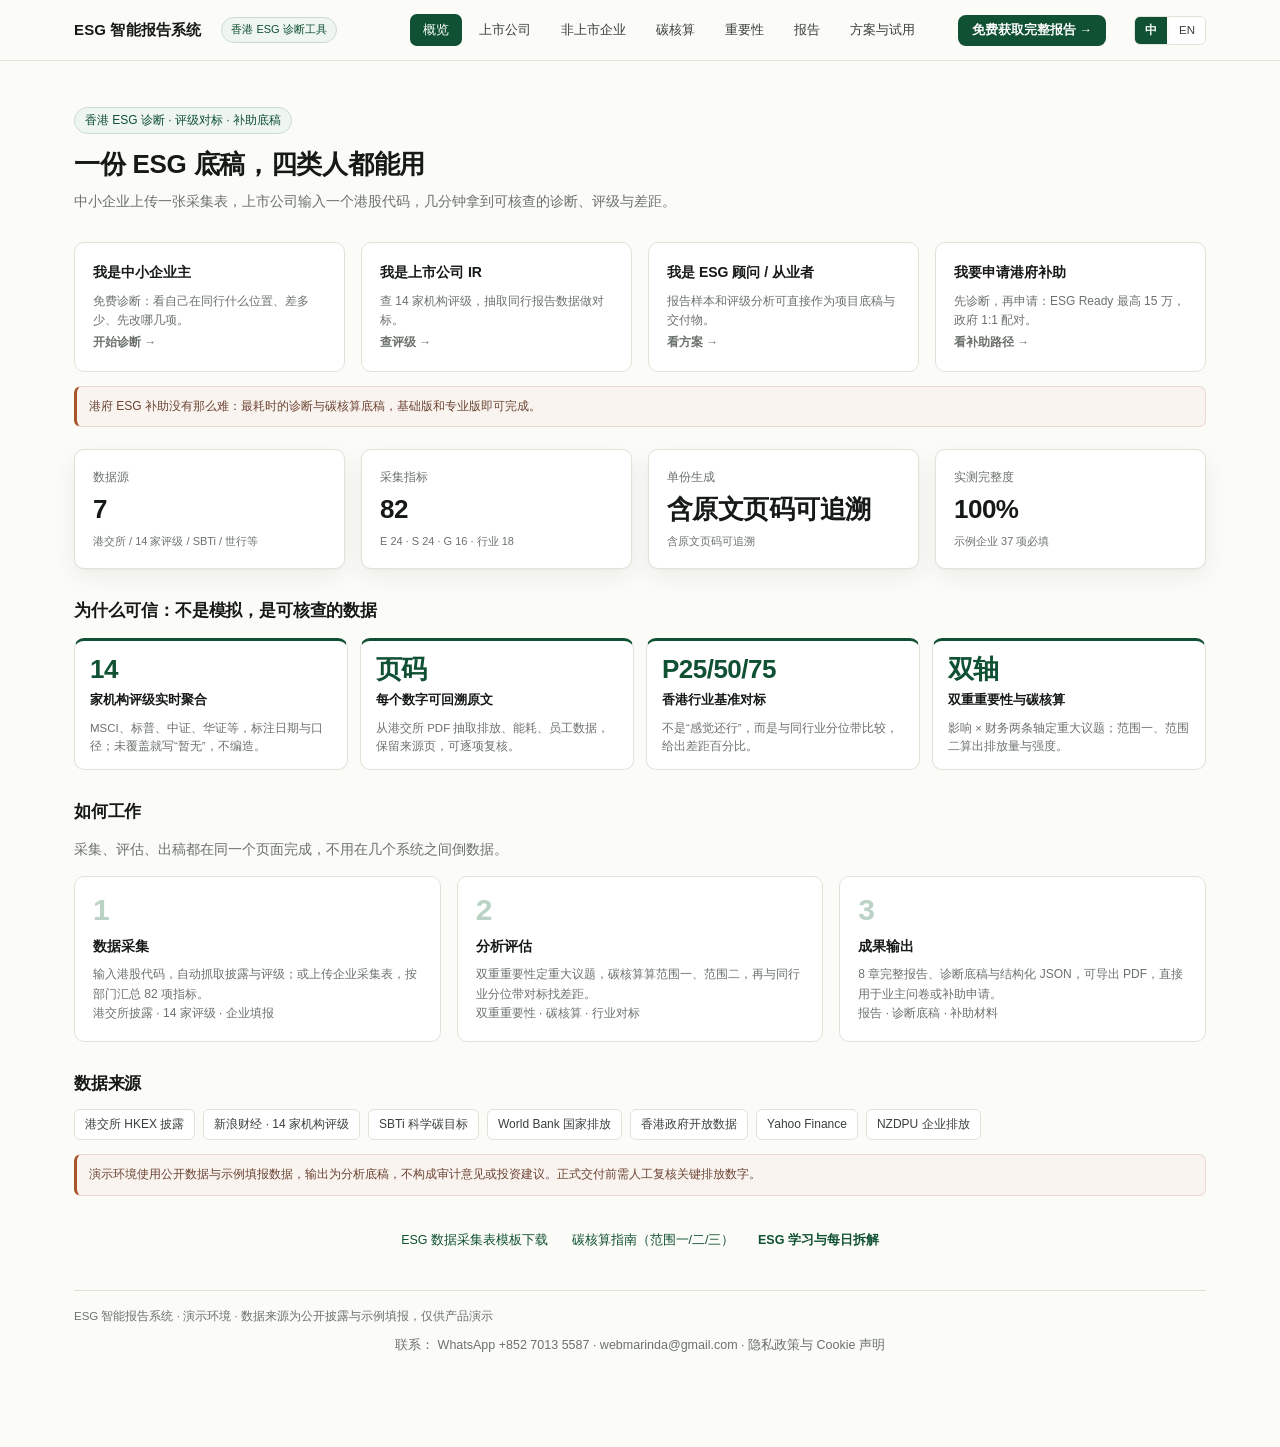
==== commit e1299bb4: "feat(adsense): 全站接入 AdSense，新增 ads.txt 与隐私政策页 - 主站、工具落地页统一在 </head> 注入 AdSense 脚本与 google-adsense-ac" ====
--- a/web/index.html
+++ b/web/index.html
@@ -841,10 +841,9 @@
   <div style="text-align:center;padding:20px 0 4px;font-size:12.5px">
     <a href="/tools/collection-template" style="margin:0 10px">ESG 数据采集表模板下载</a>
     <a href="/tools/carbon-guide" style="margin:0 10px">碳核算指南（范围一/二/三）</a>
-    <!-- V2 主站入口：学习中心与每日拆解都在 V2；如 V2 使用自定义域名，只改这一行 href -->
-    <a href="https://esg-learn.onrender.com/?utm_source=v1&amp;utm_medium=footer&amp;utm_campaign=daily-teardown"
-       target="_blank" rel="noopener"
-       title="进入 V2 主站：ESG 学习中心与每日报告拆解（新窗口打开）"
+    <!-- 学习中心与每日拆解已并入本站在 /learn 下，用 utm_source 标记来自主站页脚 -->
+    <a href="/learn?utm_source=v1&amp;utm_medium=footer&amp;utm_campaign=daily-teardown"
+       title="进入 ESG 学习中心：五条学习路径与每日报告拆解"
        style="margin:0 10px;font-weight:600">ESG 学习与每日拆解</a>
   </div>
   <footer data-i18n="footer">
@@ -855,6 +854,8 @@
     <a href="https://wa.me/85270135587?text=%E4%BD%A0%E5%A5%BD%EF%BC%8C%E6%88%91%E6%83%B3%E4%BA%86%E8%A7%A3ESG%E6%8A%A5%E5%91%8A%E6%9C%8D%E5%8A%A1" target="_blank" rel="noopener" style="color:var(--muted)">WhatsApp +852 7013 5587</a>
     ·
     <a href="mailto:webmarinda@gmail.com" style="color:var(--muted)">webmarinda@gmail.com</a>
+    ·
+    <a href="/privacy" style="color:var(--muted)">隐私政策与 Cookie 声明</a>
   </div>
 </main>
 
